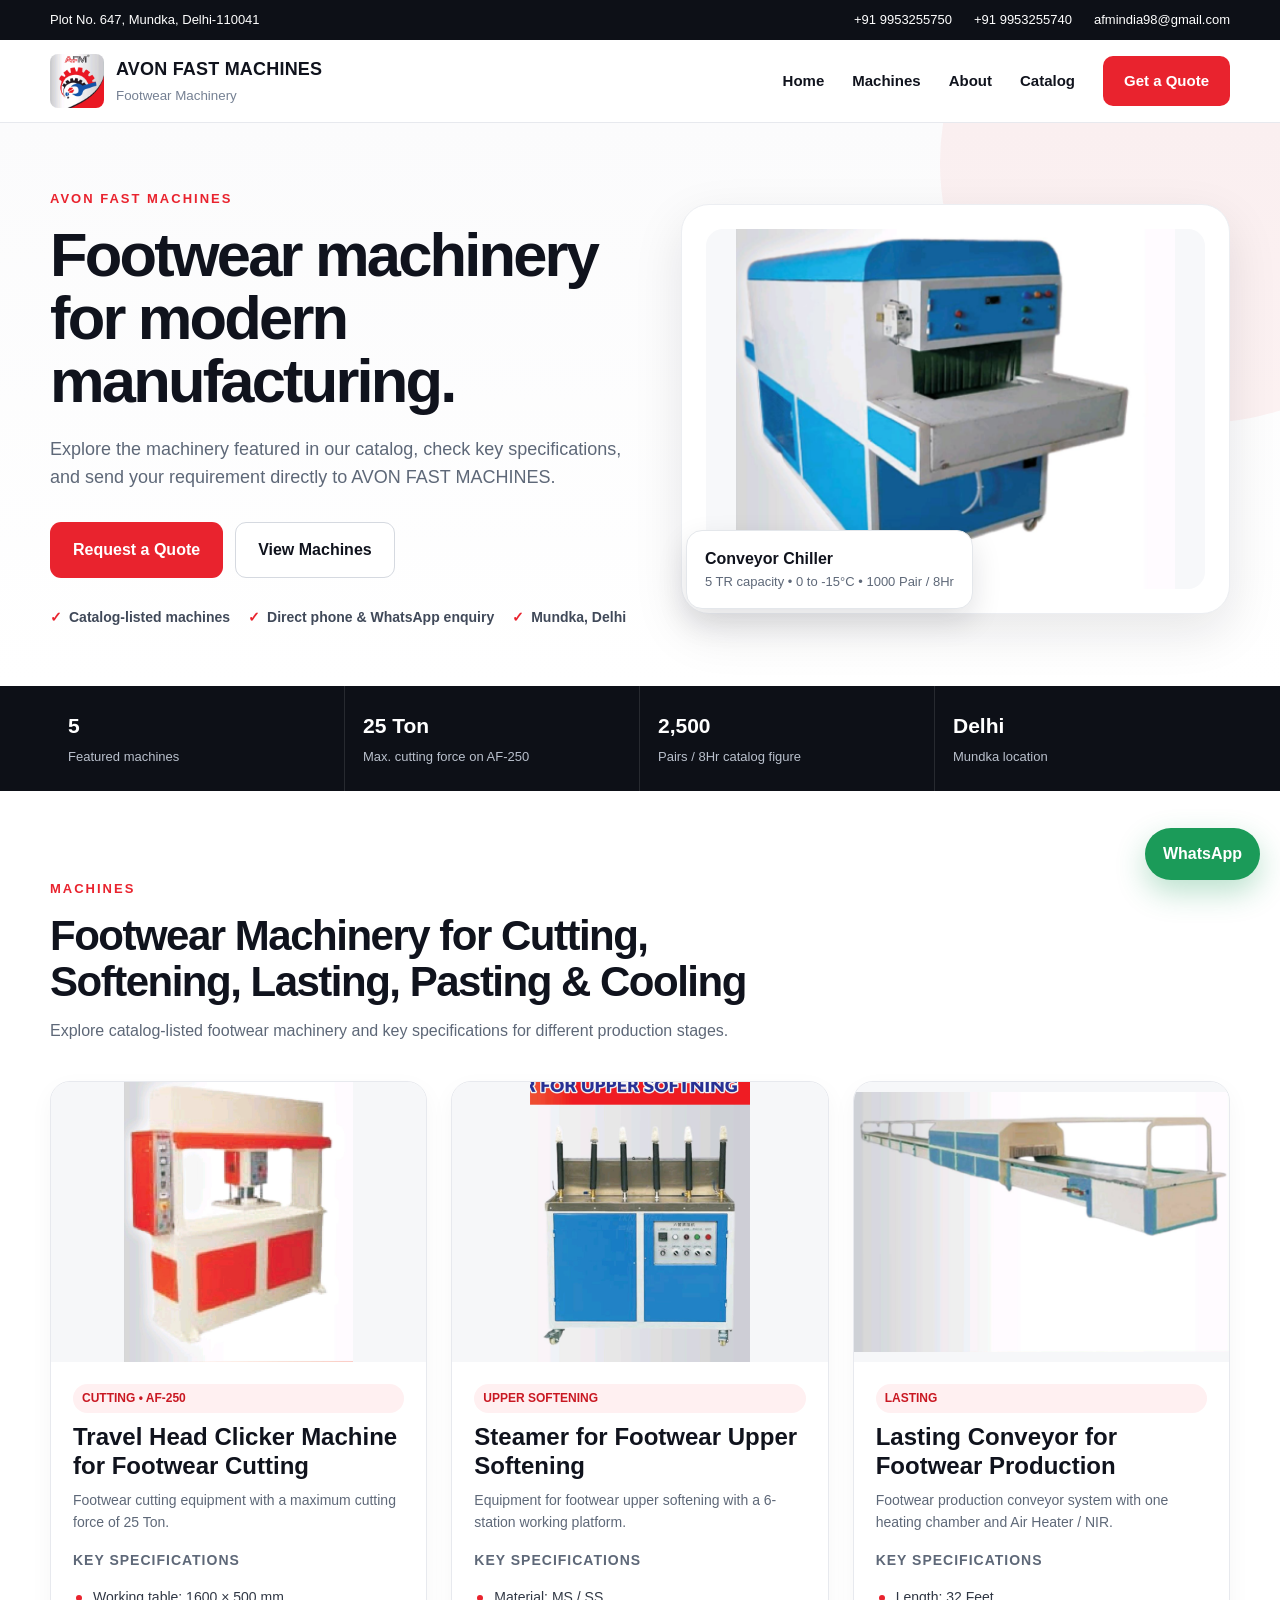
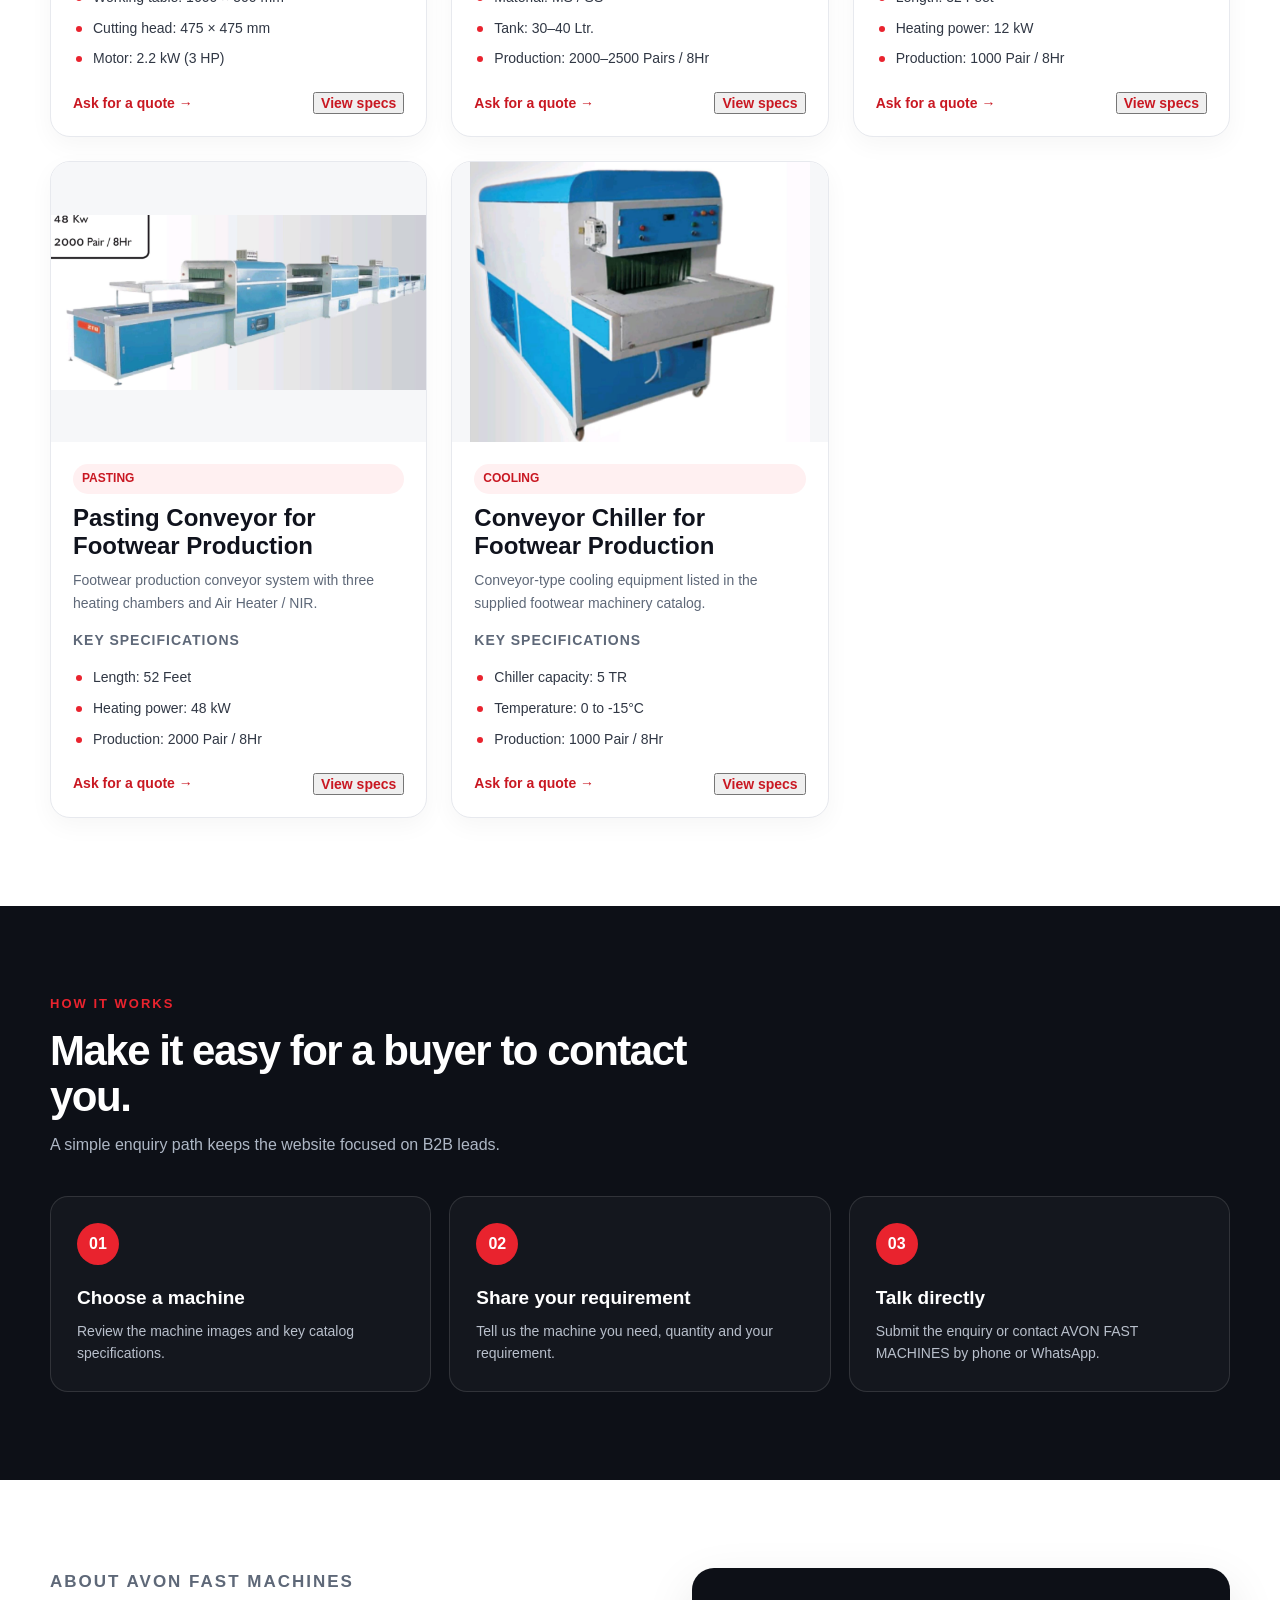
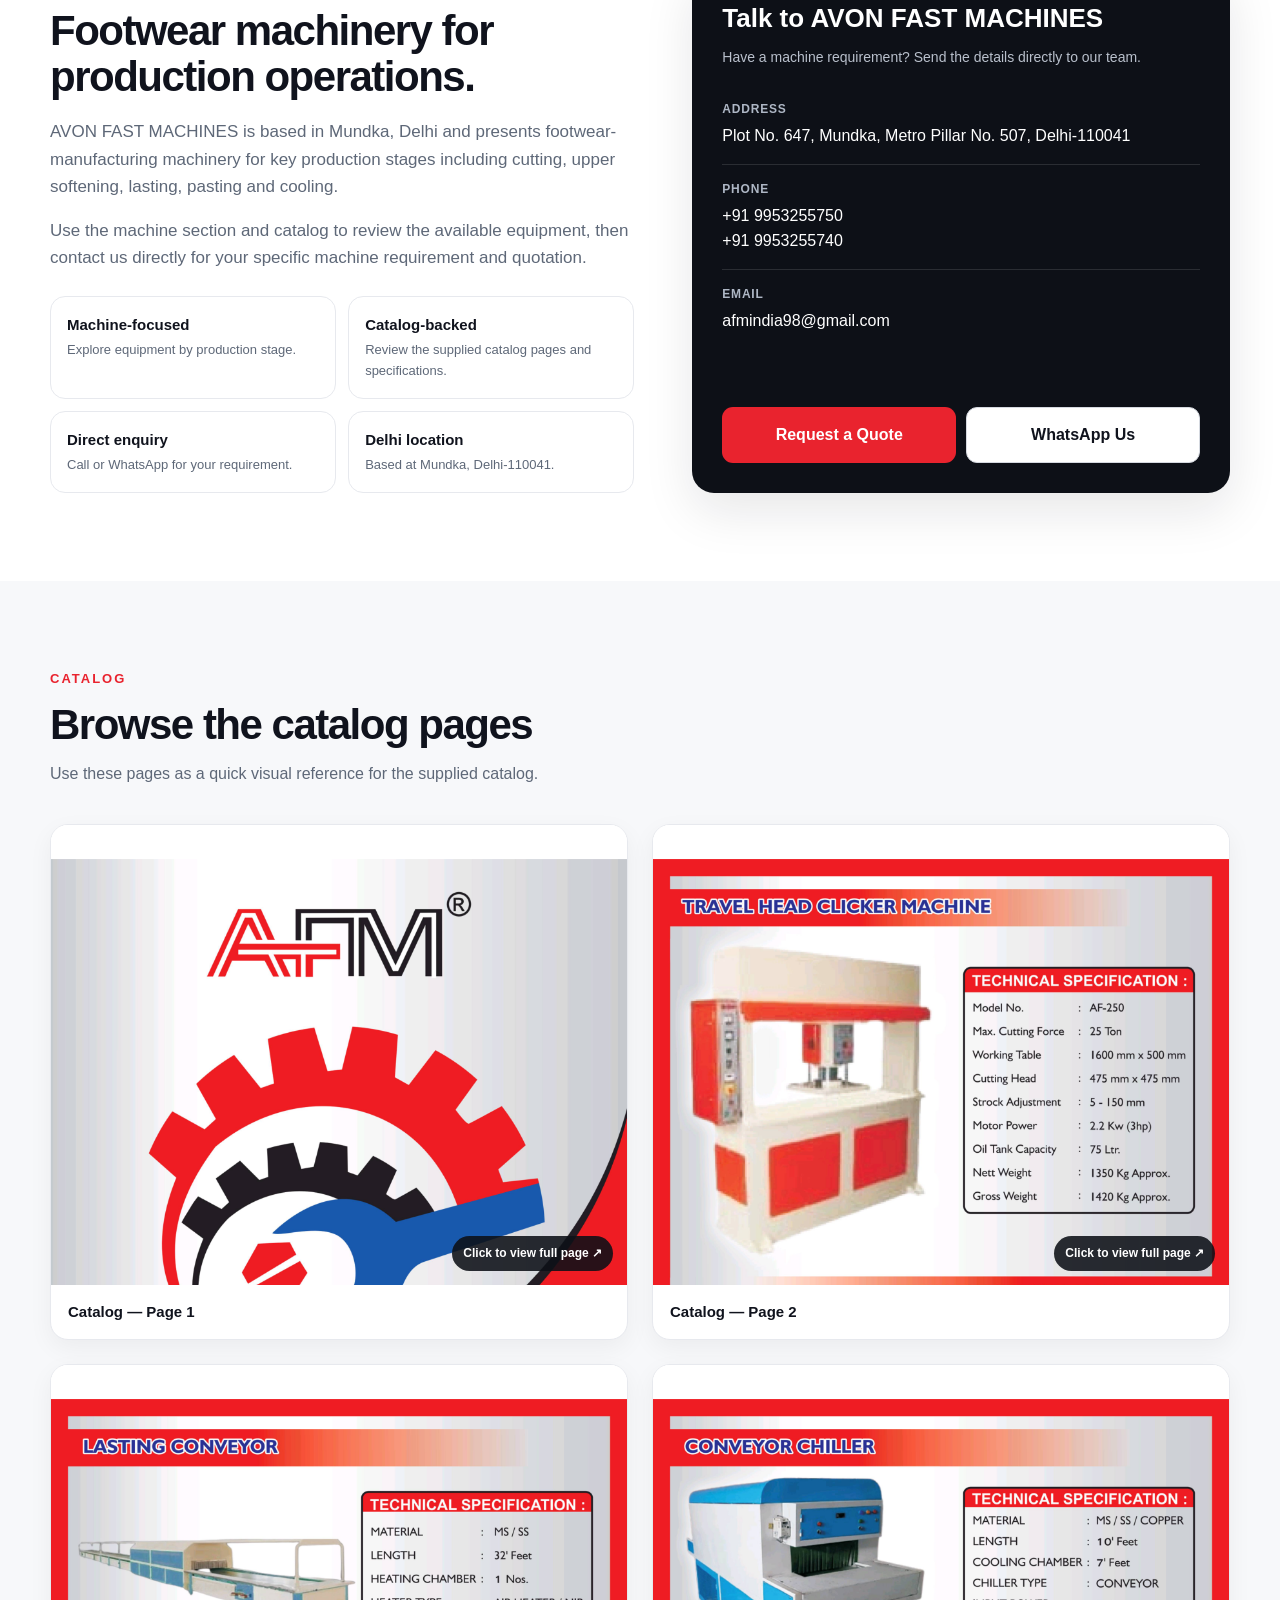
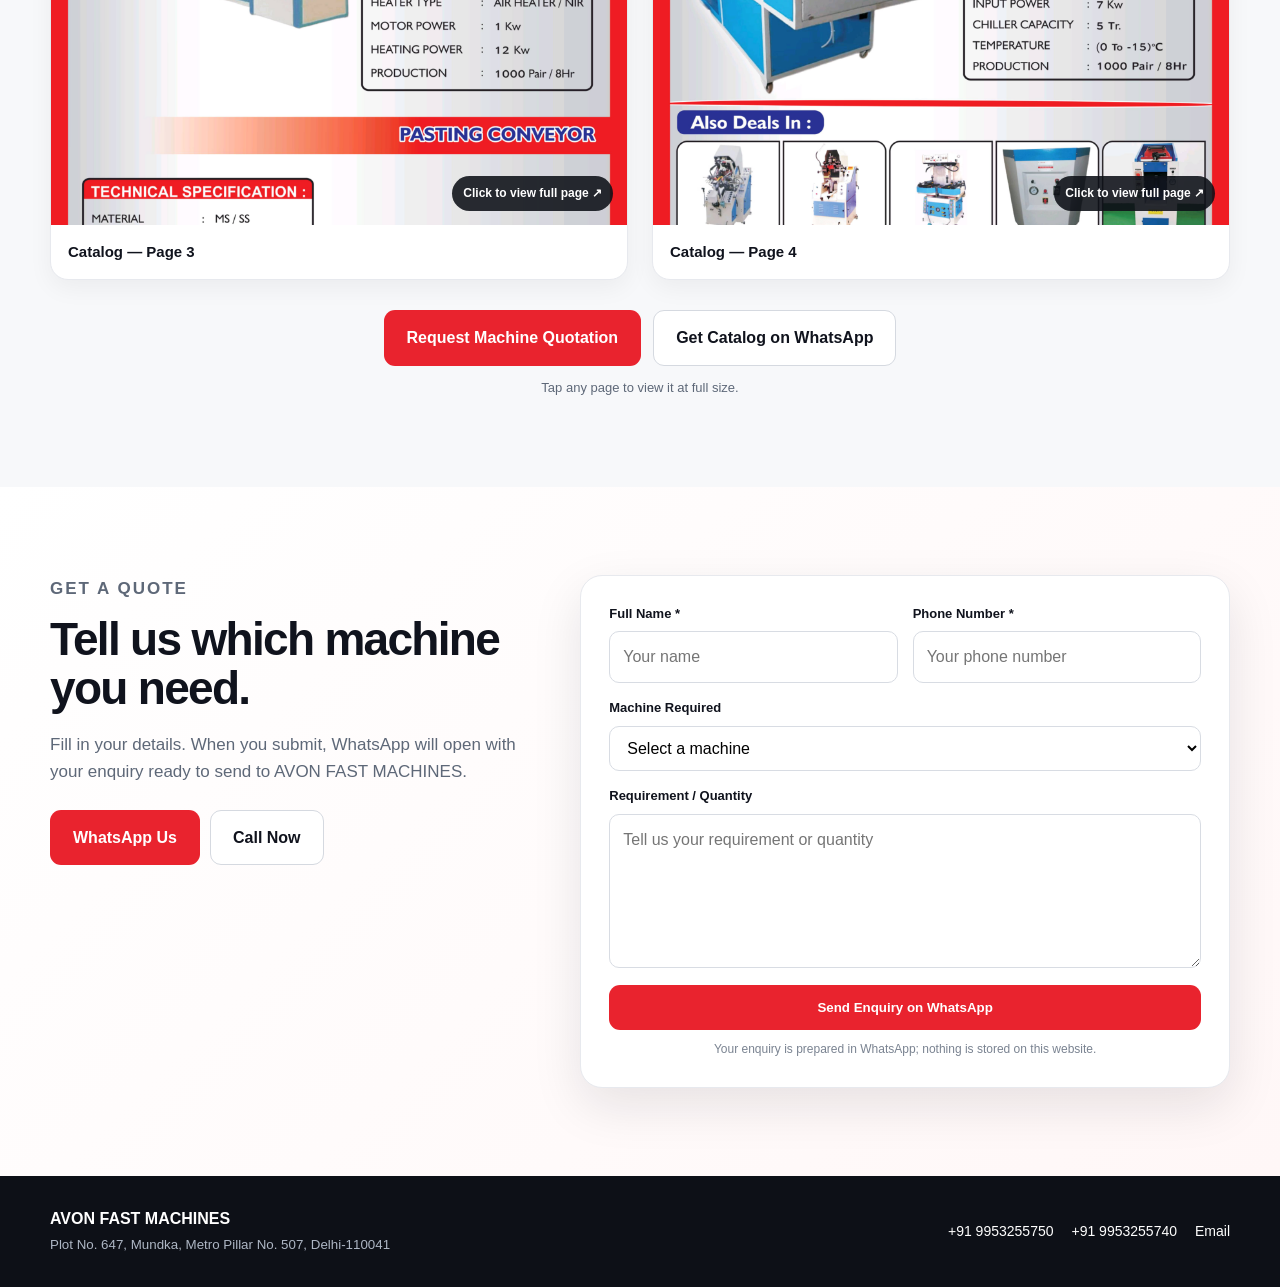
==== index.html @ 8b5e7ca3 "index.html" ====
<!DOCTYPE html>
<html lang="en">
<head>
<meta charset="UTF-8">
<meta name="viewport" content="width=device-width, initial-scale=1.0">
<meta name="description" content="AVON FAST MACHINES supplies footwear machinery in Delhi for cutting, upper softening, lasting, pasting and cooling. View machine specifications and request a quotation.">
<meta name="robots" content="index,follow">
<title>Footwear Machinery Manufacturer in Delhi | AVON FAST MACHINES</title>
<style>
:root{--red:#e9232e;--red2:#c91822;--ink:#10131d;--muted:#5e6878;--line:#e7e9ee;--soft:#f6f7f9;--white:#fff;--green:#1b9b59;--shadow:0 18px 50px rgba(16,19,29,.10);--radius:20px;--max:1180px}
*{box-sizing:border-box}html{scroll-behavior:smooth}body{margin:0;font-family:Arial,Helvetica,sans-serif;color:var(--ink);background:#fff;line-height:1.6}a{text-decoration:none;color:inherit}.container{width:min(var(--max),calc(100% - 36px));margin:auto}
.topbar{background:#0d1017;color:#fff;font-size:13px}.topbar-inner{min-height:40px;display:flex;align-items:center;justify-content:space-between;gap:18px}.top-contact{display:flex;gap:22px;flex-wrap:wrap}.top-contact a:hover{color:#ffb1b5}
.nav{position:sticky;top:0;z-index:50;background:rgba(255,255,255,.96);backdrop-filter:blur(10px);border-bottom:1px solid var(--line)}.nav-inner{height:82px;display:flex;align-items:center;justify-content:space-between}.brand{display:flex;align-items:center;gap:12px}.brand-logo{width:54px;height:54px;object-fit:contain;display:block;border-radius:8px;background:#fff}.brand-mark{font-weight:900;font-size:28px;letter-spacing:-1.5px;color:var(--red);padding-right:12px;border-right:2px solid #cbd0d8}.brand-copy strong{display:block;font-size:18px;letter-spacing:.2px}.brand-copy small{display:block;color:#758093;margin-top:1px}.nav-links{display:flex;align-items:center;gap:28px;font-weight:700;font-size:15px}.nav-links a:hover{color:var(--red)}.nav-cta{background:var(--red);color:#fff!important;padding:13px 21px;border-radius:10px}.nav-cta:hover{background:var(--red2)}.menu-toggle{display:none;border:0;background:transparent;font-size:27px}
.hero{position:relative;overflow:hidden;background:linear-gradient(180deg,#fbfbfc 0%,#fff 100%);padding:66px 0 58px}.hero:before{content:"";position:absolute;width:520px;height:520px;border-radius:50%;right:-180px;top:-220px;background:rgba(233,35,46,.055)}.hero-grid{position:relative;display:grid;grid-template-columns:1.03fr .97fr;gap:48px;align-items:center}.eyebrow{margin:0 0 13px;color:var(--red);font-size:13px;font-weight:900;letter-spacing:2px;text-transform:uppercase}.hero h1{font-size:clamp(42px,4.8vw,64px);line-height:1.03;letter-spacing:-2.8px;margin:0 0 22px;max-width:720px}.hero-text{font-size:18px;color:var(--muted);max-width:650px;margin:0 0 30px}.actions{display:flex;gap:12px;flex-wrap:wrap}.btn{display:inline-flex;align-items:center;justify-content:center;border-radius:11px;padding:14px 22px;font-weight:800;border:1px solid transparent;cursor:pointer;transition:.2s}.btn-primary{background:var(--red);color:#fff}.btn-primary:hover{background:var(--red2);transform:translateY(-1px)}.btn-light{border-color:#d5d9e0;background:#fff}.btn-light:hover{border-color:#9da5b2}.hero-note{margin:14px 0 0;color:#707989;font-size:13px}.hero-points{display:flex;gap:18px;flex-wrap:wrap;margin-top:28px;color:#404959;font-size:14px;font-weight:700}.hero-points span:before{content:"✓";color:var(--red);margin-right:7px;font-weight:900}
.hero-visual{position:relative}.hero-visual-frame{background:#fff;border:1px solid #eceef2;border-radius:28px;padding:24px;box-shadow:var(--shadow)}.hero-visual img{display:block;width:100%;height:360px;object-fit:contain;background:#f7f8fa;border-radius:17px}.hero-badge{position:absolute;left:5px;bottom:5px;background:#fff;border:1px solid #e4e7eb;border-radius:16px;padding:15px 18px;box-shadow:0 12px 30px rgba(16,19,29,.12);max-width:90%}.hero-badge strong{display:block;font-size:16px}.hero-badge span{display:block;color:var(--muted);font-size:13px}
.quick{background:#0d1017;color:#fff}.quick-grid{display:grid;grid-template-columns:repeat(4,1fr)}.quick-item{padding:23px 18px;border-right:1px solid rgba(255,255,255,.11)}.quick-item:last-child{border-right:0}.quick-item strong{display:block;font-size:21px}.quick-item span{color:#b9c0cc;font-size:13px}
.section{padding:88px 0}.section-heading{max-width:720px;margin-bottom:38px}.section-heading h2{font-size:42px;line-height:1.1;letter-spacing:-1.5px;margin:0 0 12px}.section-heading p:not(.eyebrow){color:var(--muted);margin:0;font-size:16px}
.product-grid{display:grid;grid-template-columns:repeat(3,1fr);gap:24px}.product-card{border:1px solid var(--line);border-radius:var(--radius);overflow:hidden;background:#fff;transition:.2s;box-shadow:0 8px 24px rgba(16,19,29,.04);display:flex;flex-direction:column}.product-card:hover{transform:translateY(-3px);box-shadow:var(--shadow)}.product-img{width:100%;height:280px;object-fit:contain;background:#f6f7f9;display:block}.product-body{padding:22px;display:flex;flex-direction:column;flex:1}.tag{display:inline-block;background:#fff0f1;color:var(--red2);font-weight:900;font-size:12px;padding:5px 9px;border-radius:999px;margin-bottom:10px}.product-body h3{font-size:24px;line-height:1.2;margin:0 0 8px}.product-body>p{color:var(--muted);margin:0 0 15px;font-size:14px}.spec-label{font-size:11px;text-transform:uppercase;letter-spacing:1px;font-weight:900;color:#7a8391;margin:0 0 7px}.specs{list-style:none;padding:0;margin:0 0 18px;display:grid;gap:8px;min-height:84px}.specs li{font-size:14px;color:#303744;padding-left:20px;position:relative}.specs li:before{content:"";position:absolute;width:6px;height:6px;border-radius:50%;background:var(--red);left:3px;top:9px}.card-actions{display:flex;align-items:center;justify-content:space-between;gap:12px;margin-top:auto;padding-top:4px}.text-link{color:var(--red2);font-weight:900;font-size:14px}.text-link:hover{text-decoration:underline}.details{display:none;margin:16px 0 0;padding-top:15px;border-top:1px dashed #dfe2e7}.details.open{display:grid;grid-template-columns:1fr 1fr;gap:8px 18px}.detail{font-size:13px;color:#4d5665}.detail b{color:#151923}
.dark-section{background:#0d1017;color:#fff}.dark-section .section-heading p:not(.eyebrow){color:#aeb7c5}.process-grid{display:grid;grid-template-columns:repeat(3,1fr);gap:18px}.process-card{border:1px solid rgba(255,255,255,.12);border-radius:18px;padding:26px;background:rgba(255,255,255,.03)}.step{display:inline-flex;width:42px;height:42px;border-radius:50%;align-items:center;justify-content:center;background:var(--red);font-weight:900;margin-bottom:18px}.process-card h3{margin:0 0 7px;font-size:19px}.process-card p{margin:0;color:#b9c0cc;font-size:14px}
.about-grid{display:grid;grid-template-columns:1.05fr .95fr;gap:48px;align-items:stretch}.about-copy{padding-right:10px}.about-copy p{color:var(--muted);font-size:17px}.about-copy h2{font-size:42px;line-height:1.1;letter-spacing:-1.5px;margin:0 0 18px}.about-points{display:grid;grid-template-columns:1fr 1fr;gap:12px;margin-top:25px}.about-point{border:1px solid var(--line);border-radius:15px;padding:16px;background:#fff}.about-point strong{display:block;font-size:15px;margin-bottom:3px}.about-point span{display:block;color:var(--muted);font-size:13px}.contact-box{background:#0d1017;color:#fff;border-radius:22px;padding:30px;box-shadow:var(--shadow);display:flex;flex-direction:column}.contact-box h3{margin:0 0 7px;font-size:26px}.contact-intro{color:#b9c0cc;font-size:14px;margin:0 0 16px}.contact-row{padding:15px 0;border-top:1px solid rgba(255,255,255,.12)}.contact-row:first-of-type{border-top:0}.contact-row b{display:block;font-size:12px;text-transform:uppercase;letter-spacing:.8px;color:#aeb7c5;margin-bottom:4px}.contact-row a{color:#fff}.contact-row a:hover{color:#ffb1b5}.contact-actions{display:flex;gap:10px;flex-wrap:wrap;margin-top:auto;padding-top:18px}.contact-actions .btn{flex:1;min-width:140px}.contact-actions .btn-light{background:#fff;color:var(--ink)}
.catalog{background:#f7f8fa}.catalog .section-heading{max-width:820px}.catalog-grid{display:grid;grid-template-columns:repeat(2,1fr);gap:24px}.catalog-card{background:#fff;border:1px solid var(--line);border-radius:18px;overflow:hidden;box-shadow:0 8px 24px rgba(16,19,29,.05);transition:.2s}.catalog-card:hover{transform:translateY(-3px);box-shadow:var(--shadow)}.catalog-card a{display:block;position:relative}.catalog-card img{display:block;width:100%;height:460px;object-fit:cover;object-position:top;background:#fff}.catalog-card a:after{content:"Click to view full page ↗";position:absolute;right:14px;bottom:14px;background:rgba(13,16,23,.88);color:#fff;padding:8px 11px;border-radius:999px;font-size:12px;font-weight:800}.catalog-card span{display:block;padding:15px 17px;font-weight:800;font-size:15px}.catalog-actions{display:flex;justify-content:center;gap:12px;flex-wrap:wrap;margin-top:30px}.catalog-note{text-align:center;color:var(--muted);font-size:13px;margin:12px 0 0}
.quote{background:linear-gradient(135deg,#fff 0%,#fff7f7 100%)}.quote-grid{display:grid;grid-template-columns:.85fr 1.15fr;gap:50px;align-items:start}.quote-copy h2{font-size:46px;line-height:1.08;letter-spacing:-1.7px;margin:0 0 14px}.quote-copy>p{color:var(--muted);font-size:17px}.direct{display:flex;gap:10px;flex-wrap:wrap;margin-top:24px}.form{background:#fff;border:1px solid var(--line);border-radius:22px;padding:28px;box-shadow:var(--shadow)}.form-grid{display:grid;grid-template-columns:1fr 1fr;gap:15px}.field{display:flex;flex-direction:column;gap:7px}.field.full{grid-column:1/-1}.field label{font-size:13px;font-weight:800}.field input,.field select,.field textarea{font:inherit;border:1px solid #d8dce3;border-radius:10px;padding:12px 13px;outline:none;background:#fff}.field input:focus,.field select:focus,.field textarea:focus{border-color:var(--red);box-shadow:0 0 0 3px rgba(233,35,46,.09)}.form button{width:100%;margin-top:17px}.form-note{font-size:12px;color:#7a8391;margin:10px 0 0;text-align:center}
.footer{background:#0d1017;color:#fff;padding:30px 0}.footer-inner{display:flex;justify-content:space-between;gap:20px;align-items:center}.footer small{color:#aeb7c5}.footer-links{display:flex;gap:18px;flex-wrap:wrap;font-size:14px}.footer-links a:hover{color:#ffb1b5}.whatsapp{position:fixed;right:20px;bottom:20px;z-index:60;background:var(--green);color:#fff;border-radius:999px;padding:13px 18px;font-weight:900;box-shadow:0 12px 30px rgba(27,155,89,.3);display:flex;align-items:center;gap:8px}.whatsapp:hover{filter:brightness(.95)}
@media(max-width:1100px){.product-grid{grid-template-columns:repeat(2,1fr)}}
@media(max-width:900px){.nav-links{display:none;position:absolute;top:82px;left:0;right:0;background:#fff;border-bottom:1px solid var(--line);padding:18px;flex-direction:column;align-items:stretch;gap:6px}.nav-links.show{display:flex}.nav-links a{padding:11px 10px}.menu-toggle{display:block}.hero-grid,.about-grid,.quote-grid{grid-template-columns:1fr}.hero{padding-top:55px}.hero-visual{max-width:680px}.quick-grid{grid-template-columns:1fr 1fr}.quick-item:nth-child(2){border-right:0}.product-grid{grid-template-columns:1fr}.catalog-grid{grid-template-columns:1fr}.catalog-card img{height:520px}.process-grid{grid-template-columns:1fr}.section{padding:70px 0}.topbar-inner{padding:8px 0;align-items:flex-start;flex-direction:column}.top-contact{gap:10px 16px}.quote-copy h2{font-size:40px}}
@media(max-width:560px){.container{width:min(var(--max),calc(100% - 24px))}.brand-copy{display:none}.brand-logo{width:48px;height:48px}.brand-mark{font-size:26px}.hero h1{font-size:43px;letter-spacing:-1.8px}.hero-text{font-size:16px}.hero-visual img{height:270px}.quick-grid{grid-template-columns:1fr}.quick-item{border-right:0;border-bottom:1px solid rgba(255,255,255,.11)}.quick-item:last-child{border-bottom:0}.section-heading h2{font-size:34px}.product-img{height:235px}.details.open{grid-template-columns:1fr}.form-grid{grid-template-columns:1fr}.field.full{grid-column:auto}.catalog-grid{grid-template-columns:1fr 1fr}.catalog-card img{height:250px}.footer-inner{align-items:flex-start;flex-direction:column}.whatsapp{right:12px;bottom:12px;padding:12px 15px}.hero-points{gap:9px;flex-direction:column}}
</style>
</head>
<body>
<header class="topbar"><div class="container topbar-inner"><div>Plot No. 647, Mundka, Delhi-110041</div><div class="top-contact"><a href="tel:+919953255750">+91 9953255750</a><a href="tel:+919953255740">+91 9953255740</a><a href="mailto:afmindia98@gmail.com">afmindia98@gmail.com</a></div></div></header>
<nav class="nav"><div class="container nav-inner"><a class="brand" href="#home" aria-label="AVON FAST MACHINES home"><img class="brand-logo" src="company-logo.jpg" alt="AVON FAST MACHINES logo"><span class="brand-copy"><strong>AVON FAST MACHINES</strong><small>Footwear Machinery</small></span></a><button class="menu-toggle" id="menuToggle" aria-label="Open menu">☰</button><div class="nav-links" id="navLinks"><a href="#home">Home</a><a href="#machines">Machines</a><a href="#about">About</a><a href="#catalog">Catalog</a><a class="nav-cta" href="#quote">Get a Quote</a></div></div></nav>
<main id="home">
<section class="hero"><div class="container hero-grid"><div><p class="eyebrow">AVON FAST MACHINES</p><h1>Footwear machinery for modern manufacturing.</h1><p class="hero-text">Explore the machinery featured in our catalog, check key specifications, and send your requirement directly to AVON FAST MACHINES.</p><div class="actions"><a class="btn btn-primary" href="#quote">Request a Quote</a><a class="btn btn-light" href="#machines">View Machines</a></div><div class="hero-points"><span>Catalog-listed machines</span><span>Direct phone &amp; WhatsApp enquiry</span><span>Mundka, Delhi</span></div></div><div class="hero-visual"><div class="hero-visual-frame"><img src="conveyor-chiller.png" alt="Conveyor Chiller - AVON FAST MACHINES"></div><div class="hero-badge"><strong>Conveyor Chiller</strong><span>5 TR capacity • 0 to -15°C • 1000 Pair / 8Hr</span></div></div></div></section>
<section class="quick"><div class="container quick-grid"><div class="quick-item"><strong>5</strong><span>Featured machines</span></div><div class="quick-item"><strong>25 Ton</strong><span>Max. cutting force on AF-250</span></div><div class="quick-item"><strong>2,500</strong><span>Pairs / 8Hr catalog figure</span></div><div class="quick-item"><strong>Delhi</strong><span>Mundka location</span></div></div></section>
<section class="section" id="machines"><div class="container"><div class="section-heading"><p class="eyebrow">MACHINES</p><h2>Footwear Machinery for Cutting, Softening, Lasting, Pasting &amp; Cooling</h2><p>Explore catalog-listed footwear machinery and key specifications for different production stages.</p></div><div class="product-grid">
<article class="product-card"><img class="product-img" src="travel-head-clicker.png" alt="Travel Head Clicker Machine AF-250 for footwear cutting"><div class="product-body"><span class="tag">CUTTING • AF-250</span><h3>Travel Head Clicker Machine for Footwear Cutting</h3><p>Footwear cutting equipment with a maximum cutting force of 25 Ton.</p><p class="spec-label">Key specifications</p><ul class="specs"><li>Working table: 1600 × 500 mm</li><li>Cutting head: 475 × 475 mm</li><li>Motor: 2.2 kW (3 HP)</li></ul><div class="card-actions"><a class="text-link" href="#quote" data-product="Travel Head Clicker Machine for Footwear Cutting">Ask for a quote →</a><button class="text-link details-btn" type="button">View specs</button></div><div class="details"><div class="detail"><b>Stroke adjustment:</b> 5–150 mm</div><div class="detail"><b>Oil tank:</b> 75 L</div><div class="detail"><b>Nett weight:</b> 1350 kg approx.</div><div class="detail"><b>Gross weight:</b> 1420 kg approx.</div></div></div></article>
<article class="product-card"><img class="product-img" src="steamer-upper-softening.png" alt="Steamer for footwear upper softening"><div class="product-body"><span class="tag">UPPER SOFTENING</span><h3>Steamer for Footwear Upper Softening</h3><p>Equipment for footwear upper softening with a 6-station working platform.</p><p class="spec-label">Key specifications</p><ul class="specs"><li>Material: MS / SS</li><li>Tank: 30–40 Ltr.</li><li>Production: 2000–2500 Pairs / 8Hr</li></ul><div class="card-actions"><a class="text-link" href="#quote" data-product="Steamer for Footwear Upper Softening">Ask for a quote →</a><button class="text-link details-btn" type="button">View specs</button></div><div class="details"><div class="detail"><b>Voltage:</b> 380 V / 50 Hz</div><div class="detail"><b>Working platform:</b> 6 station</div><div class="detail"><b>Power:</b> 7.5 kW</div><div class="detail"><b>Nett weight:</b> 70–80 kg approx.</div></div></div></article>
<article class="product-card"><img class="product-img" src="lasting-conveyor.png" alt="Lasting Conveyor for footwear production"><div class="product-body"><span class="tag">LASTING</span><h3>Lasting Conveyor for Footwear Production</h3><p>Footwear production conveyor system with one heating chamber and Air Heater / NIR.</p><p class="spec-label">Key specifications</p><ul class="specs"><li>Length: 32 Feet</li><li>Heating power: 12 kW</li><li>Production: 1000 Pair / 8Hr</li></ul><div class="card-actions"><a class="text-link" href="#quote" data-product="Lasting Conveyor for Footwear Production">Ask for a quote →</a><button class="text-link details-btn" type="button">View specs</button></div><div class="details"><div class="detail"><b>Material:</b> MS / SS</div><div class="detail"><b>Heating chamber:</b> 1</div><div class="detail"><b>Motor power:</b> 1 kW</div><div class="detail"><b>Heater type:</b> Air Heater / NIR</div></div></div></article>
<article class="product-card"><img class="product-img" src="pasting-conveyor.png" alt="Pasting Conveyor for footwear production"><div class="product-body"><span class="tag">PASTING</span><h3>Pasting Conveyor for Footwear Production</h3><p>Footwear production conveyor system with three heating chambers and Air Heater / NIR.</p><p class="spec-label">Key specifications</p><ul class="specs"><li>Length: 52 Feet</li><li>Heating power: 48 kW</li><li>Production: 2000 Pair / 8Hr</li></ul><div class="card-actions"><a class="text-link" href="#quote" data-product="Pasting Conveyor for Footwear Production">Ask for a quote →</a><button class="text-link details-btn" type="button">View specs</button></div><div class="details"><div class="detail"><b>Material:</b> MS / SS</div><div class="detail"><b>Heating chamber:</b> 3</div><div class="detail"><b>Motor power:</b> 2 kW</div><div class="detail"><b>Heater type:</b> Air Heater / NIR</div></div></div></article>
<article class="product-card"><img class="product-img" src="conveyor-chiller.png" alt="Conveyor Chiller for footwear production"><div class="product-body"><span class="tag">COOLING</span><h3>Conveyor Chiller for Footwear Production</h3><p>Conveyor-type cooling equipment listed in the supplied footwear machinery catalog.</p><p class="spec-label">Key specifications</p><ul class="specs"><li>Chiller capacity: 5 TR</li><li>Temperature: 0 to -15°C</li><li>Production: 1000 Pair / 8Hr</li></ul><div class="card-actions"><a class="text-link" href="#quote" data-product="Conveyor Chiller for Footwear Production">Ask for a quote →</a><button class="text-link details-btn" type="button">View specs</button></div><div class="details"><div class="detail"><b>Material:</b> MS / SS / Copper</div><div class="detail"><b>Length:</b> 10 Feet</div><div class="detail"><b>Cooling chamber:</b> 7 Feet</div><div class="detail"><b>Input power:</b> 7 kW</div></div></div></article>
</div></div></section>
<section class="section dark-section"><div class="container"><div class="section-heading"><p class="eyebrow">HOW IT WORKS</p><h2>Make it easy for a buyer to contact you.</h2><p>A simple enquiry path keeps the website focused on B2B leads.</p></div><div class="process-grid"><div class="process-card"><span class="step">01</span><h3>Choose a machine</h3><p>Review the machine images and key catalog specifications.</p></div><div class="process-card"><span class="step">02</span><h3>Share your requirement</h3><p>Tell us the machine you need, quantity and your requirement.</p></div><div class="process-card"><span class="step">03</span><h3>Talk directly</h3><p>Submit the enquiry or contact AVON FAST MACHINES by phone or WhatsApp.</p></div></div></div></section>
<section class="section" id="about"><div class="container about-grid"><div class="about-copy"><p class="eyebrow">ABOUT AVON FAST MACHINES</p><h2>Footwear machinery for production operations.</h2><p>AVON FAST MACHINES is based in Mundka, Delhi and presents footwear-manufacturing machinery for key production stages including cutting, upper softening, lasting, pasting and cooling.</p><p>Use the machine section and catalog to review the available equipment, then contact us directly for your specific machine requirement and quotation.</p><div class="about-points"><div class="about-point"><strong>Machine-focused</strong><span>Explore equipment by production stage.</span></div><div class="about-point"><strong>Catalog-backed</strong><span>Review the supplied catalog pages and specifications.</span></div><div class="about-point"><strong>Direct enquiry</strong><span>Call or WhatsApp for your requirement.</span></div><div class="about-point"><strong>Delhi location</strong><span>Based at Mundka, Delhi-110041.</span></div></div></div><div class="contact-box"><h3>Talk to AVON FAST MACHINES</h3><p class="contact-intro">Have a machine requirement? Send the details directly to our team.</p><div class="contact-row"><b>Address</b>Plot No. 647, Mundka, Metro Pillar No. 507, Delhi-110041</div><div class="contact-row"><b>Phone</b><a href="tel:+919953255750">+91 9953255750</a><br><a href="tel:+919953255740">+91 9953255740</a></div><div class="contact-row"><b>Email</b><a href="mailto:afmindia98@gmail.com">afmindia98@gmail.com</a></div><div class="contact-actions"><a class="btn btn-primary" href="#quote">Request a Quote</a><a class="btn btn-light" href="https://wa.me/919953255750?text=Hello%20AVON%20FAST%20MACHINES%2C%20I%20have%20a%20footwear%20machinery%20requirement." target="_blank" rel="noopener">WhatsApp Us</a></div></div></div></section>
<section class="section catalog" id="catalog"><div class="container"><div class="section-heading"><p class="eyebrow">CATALOG</p><h2>Browse the catalog pages</h2><p>Use these pages as a quick visual reference for the supplied catalog.</p></div><div class="catalog-grid"><div class="catalog-card"><a href="catalog-page-1.png" target="_blank" rel="noopener"><img src="catalog-page-1.png" alt="AVON FAST MACHINES catalog page 1"></a><span>Catalog — Page 1</span></div><div class="catalog-card"><a href="catalog-page-2.png" target="_blank" rel="noopener"><img src="catalog-page-2.png" alt="AVON FAST MACHINES catalog page 2"></a><span>Catalog — Page 2</span></div><div class="catalog-card"><a href="catalog-page-3.png" target="_blank" rel="noopener"><img src="catalog-page-3.png" alt="AVON FAST MACHINES catalog page 3"></a><span>Catalog — Page 3</span></div><div class="catalog-card"><a href="catalog-page-4.png" target="_blank" rel="noopener"><img src="catalog-page-4.png" alt="AVON FAST MACHINES catalog page 4"></a><span>Catalog — Page 4</span></div></div><div class="catalog-actions"><a class="btn btn-primary" href="#quote">Request Machine Quotation</a><a class="btn btn-light" href="https://wa.me/919953255750?text=Hello%20AVON%20FAST%20MACHINES%2C%20please%20share%20your%20latest%20machine%20catalog." target="_blank" rel="noopener">Get Catalog on WhatsApp</a></div><p class="catalog-note">Tap any page to view it at full size.</p></div></section>
<section class="section quote" id="quote"><div class="container quote-grid"><div class="quote-copy"><p class="eyebrow">GET A QUOTE</p><h2>Tell us which machine you need.</h2><p>Fill in your details. When you submit, WhatsApp will open with your enquiry ready to send to AVON FAST MACHINES.</p><div class="direct"><a class="btn btn-primary" href="https://wa.me/919953255750?text=Hello%20AVON%20FAST%20MACHINES%2C%20I%20want%20a%20quotation." target="_blank" rel="noopener">WhatsApp Us</a><a class="btn btn-light" href="tel:+919953255750">Call Now</a></div></div><form class="form" id="leadForm"><div class="form-grid"><div class="field"><label for="name">Full Name *</label><input id="name" name="name" required placeholder="Your name"></div><div class="field"><label for="phone">Phone Number *</label><input id="phone" name="phone" required type="tel" placeholder="Your phone number"></div><div class="field full"><label for="machine">Machine Required</label><select id="machine" name="machine"><option value="">Select a machine</option><option>Travel Head Clicker Machine for Footwear Cutting</option><option>Steamer for Footwear Upper Softening</option><option>Lasting Conveyor for Footwear Production</option><option>Pasting Conveyor for Footwear Production</option><option>Conveyor Chiller for Footwear Production</option></select></div><div class="field full"><label for="message">Requirement / Quantity</label><textarea id="message" name="message" rows="5" placeholder="Tell us your requirement or quantity"></textarea></div></div><button class="btn btn-primary" type="submit">Send Enquiry on WhatsApp</button><p class="form-note">Your enquiry is prepared in WhatsApp; nothing is stored on this website.</p></form></div></section>
</main>
<footer class="footer"><div class="container footer-inner"><div><strong>AVON FAST MACHINES</strong><br><small>Plot No. 647, Mundka, Metro Pillar No. 507, Delhi-110041</small></div><div class="footer-links"><a href="tel:+919953255750">+91 9953255750</a><a href="tel:+919953255740">+91 9953255740</a><a href="mailto:afmindia98@gmail.com">Email</a></div></div></footer>
<a class="whatsapp" href="https://wa.me/919953255750?text=Hello%20AVON%20FAST%20MACHINES%2C%20I%20want%20information%20about%20your%20footwear%20machinery." target="_blank" rel="noopener" aria-label="Chat on WhatsApp">WhatsApp</a>
<script>
const menuToggle=document.getElementById('menuToggle');const navLinks=document.getElementById('navLinks');menuToggle.addEventListener('click',()=>navLinks.classList.toggle('show'));navLinks.querySelectorAll('a').forEach(a=>a.addEventListener('click',()=>navLinks.classList.remove('show')));
document.querySelectorAll('.details-btn').forEach(btn=>btn.addEventListener('click',()=>{const d=btn.closest('.product-body').querySelector('.details');d.classList.toggle('open');btn.textContent=d.classList.contains('open')?'Hide specs':'View specs';}));
document.querySelectorAll('[data-product]').forEach(link=>link.addEventListener('click',()=>{const p=link.getAttribute('data-product');setTimeout(()=>{const select=document.getElementById('machine');select.value=p;},50);}));
document.getElementById('leadForm').addEventListener('submit',e=>{e.preventDefault();const f=new FormData(e.currentTarget);const name=(f.get('name')||'').trim();const phone=(f.get('phone')||'').trim();const machine=(f.get('machine')||'Not specified').trim();const message=(f.get('message')||'Not specified').trim();const text=`Hello AVON FAST MACHINES, I want a quotation.%0A%0AName: ${encodeURIComponent(name)}%0APhone: ${encodeURIComponent(phone)}%0AMachine: ${encodeURIComponent(machine)}%0ARequirement: ${encodeURIComponent(message)}`;window.open(`https://wa.me/919953255750?text=${text}`,'_blank');});
</script>
</body>
</html>
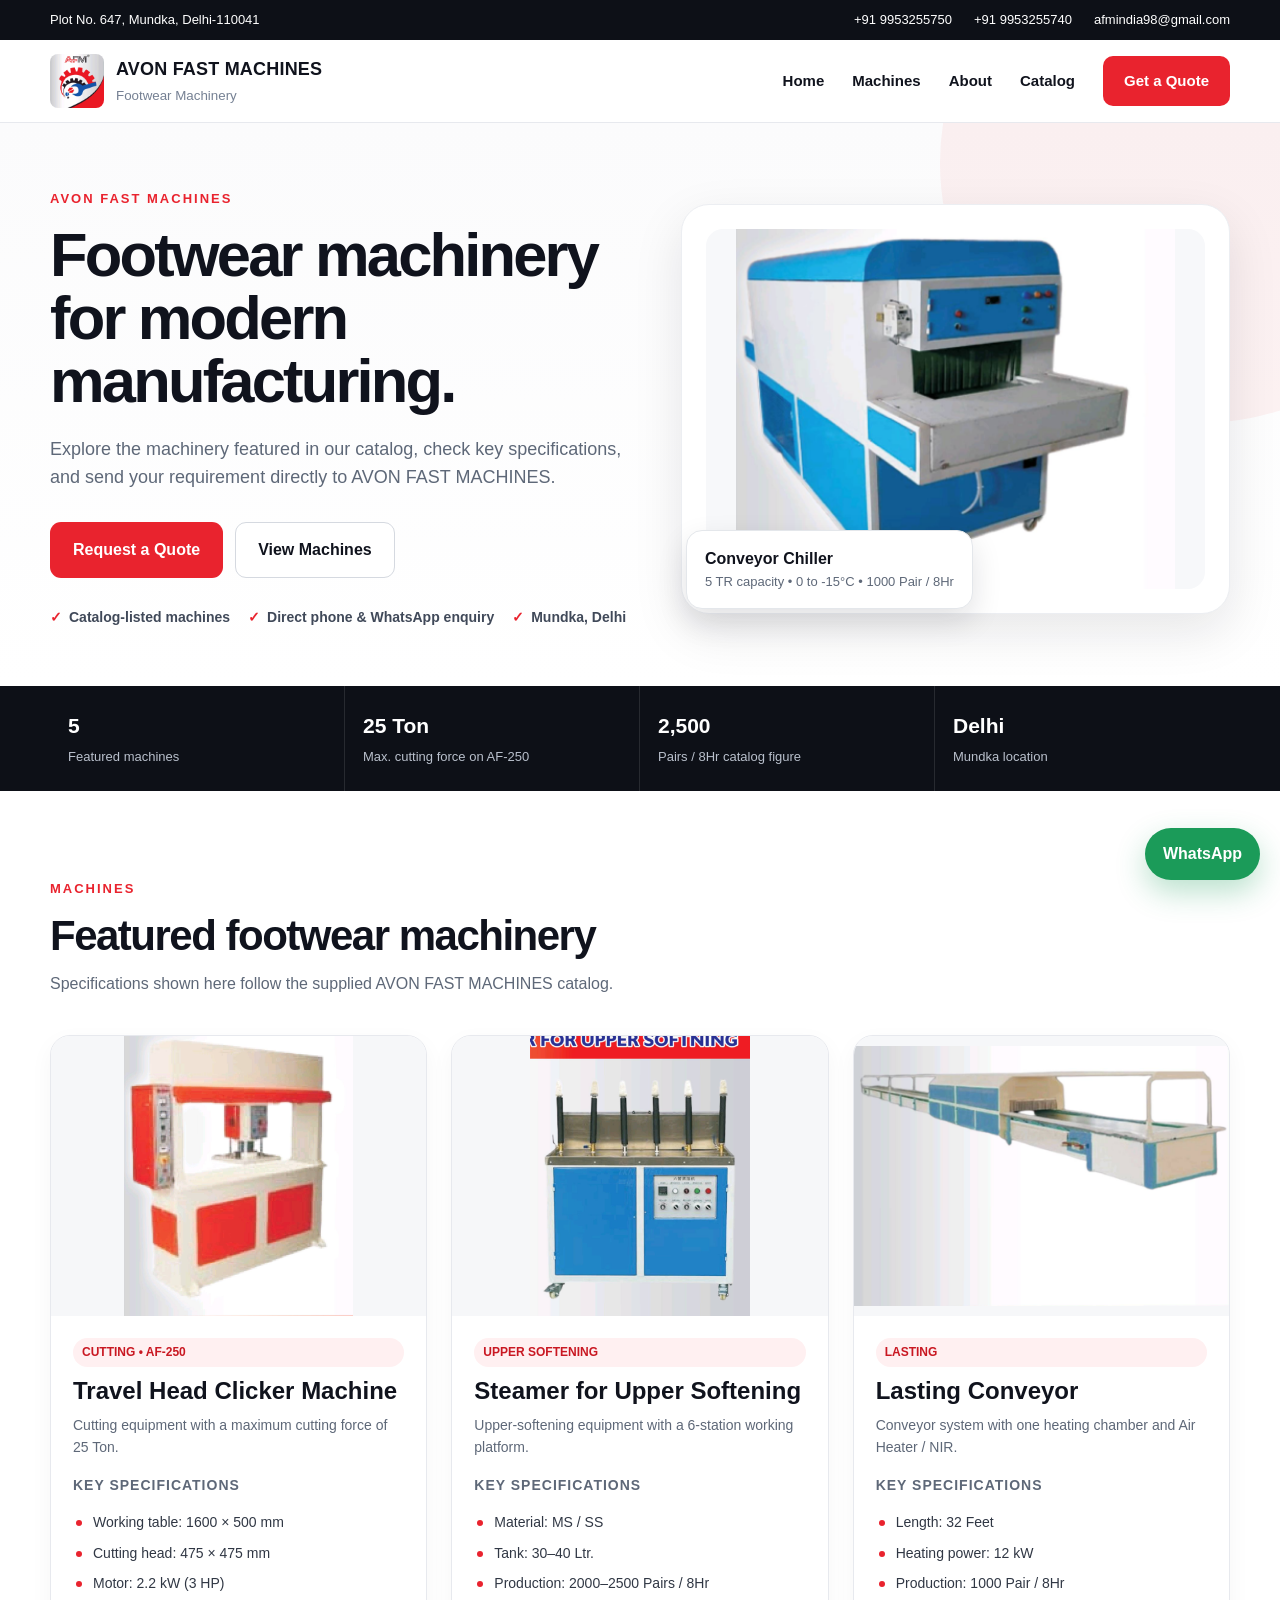
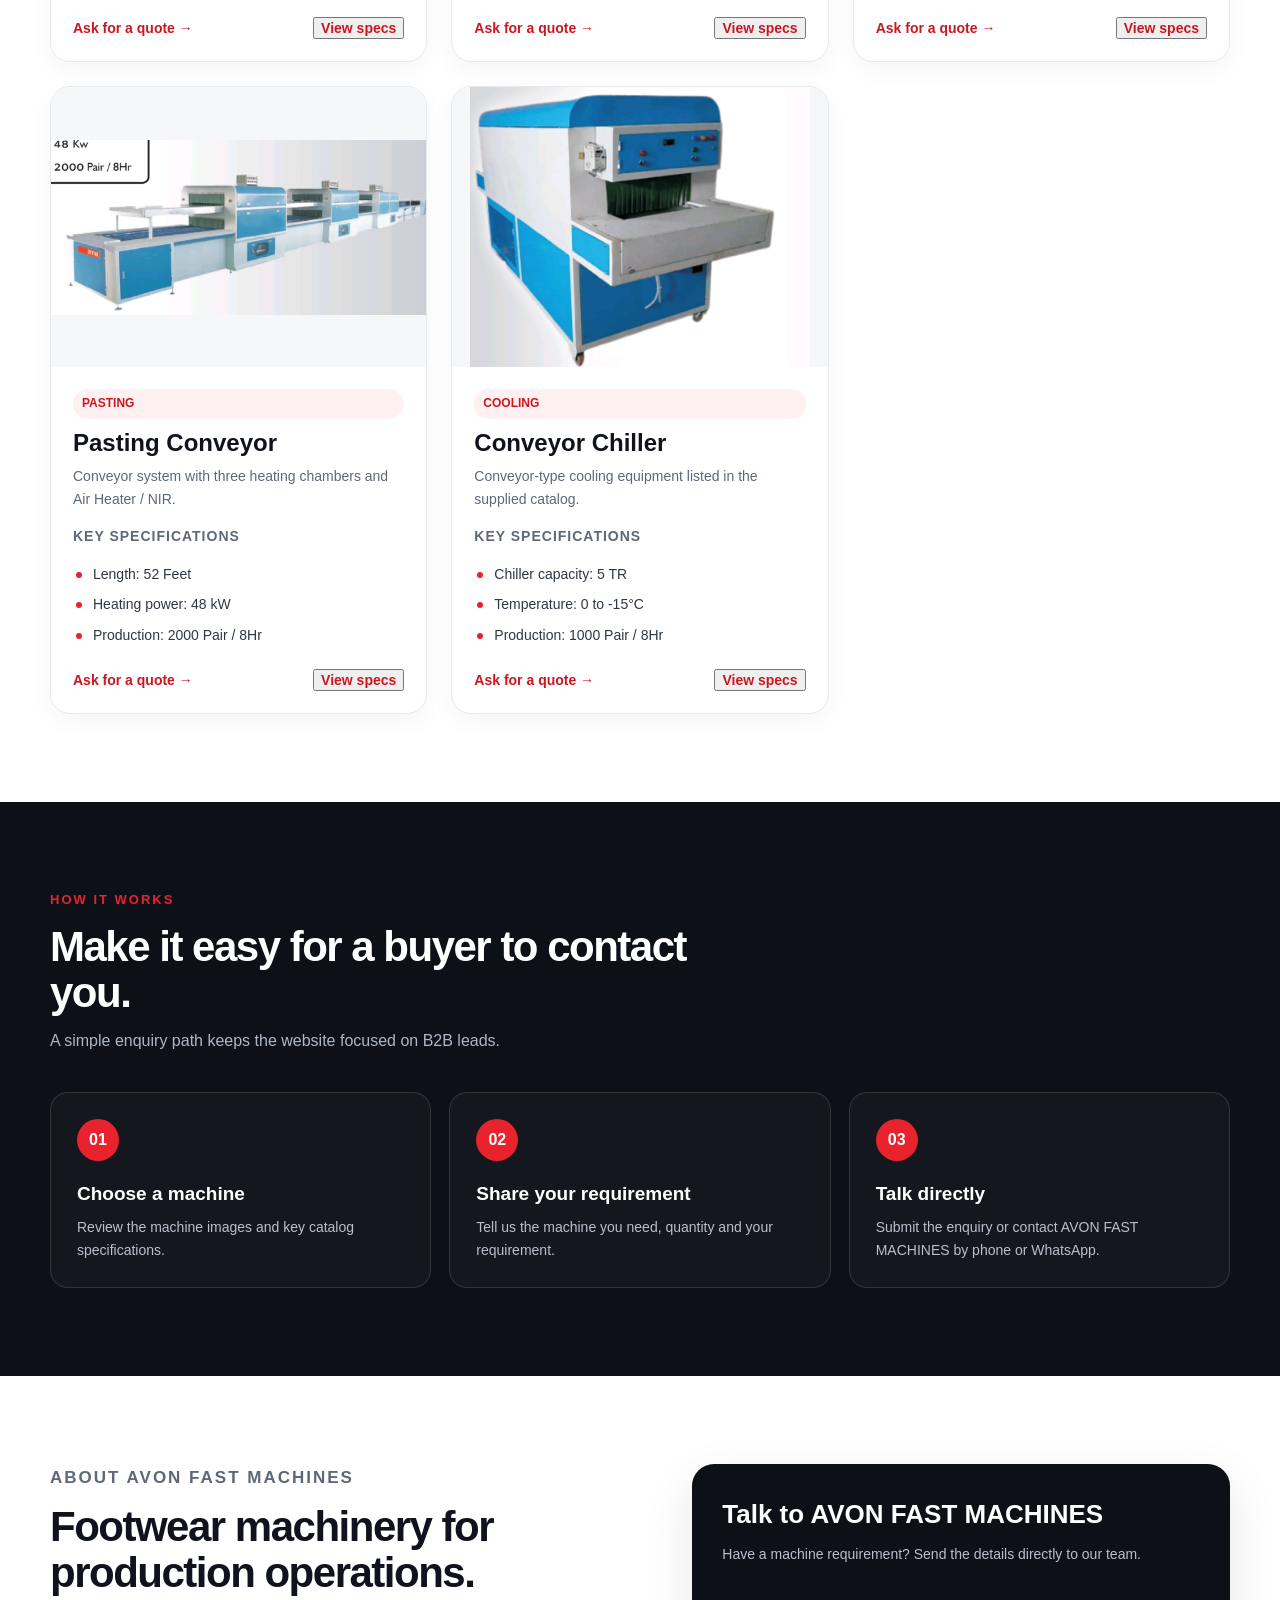
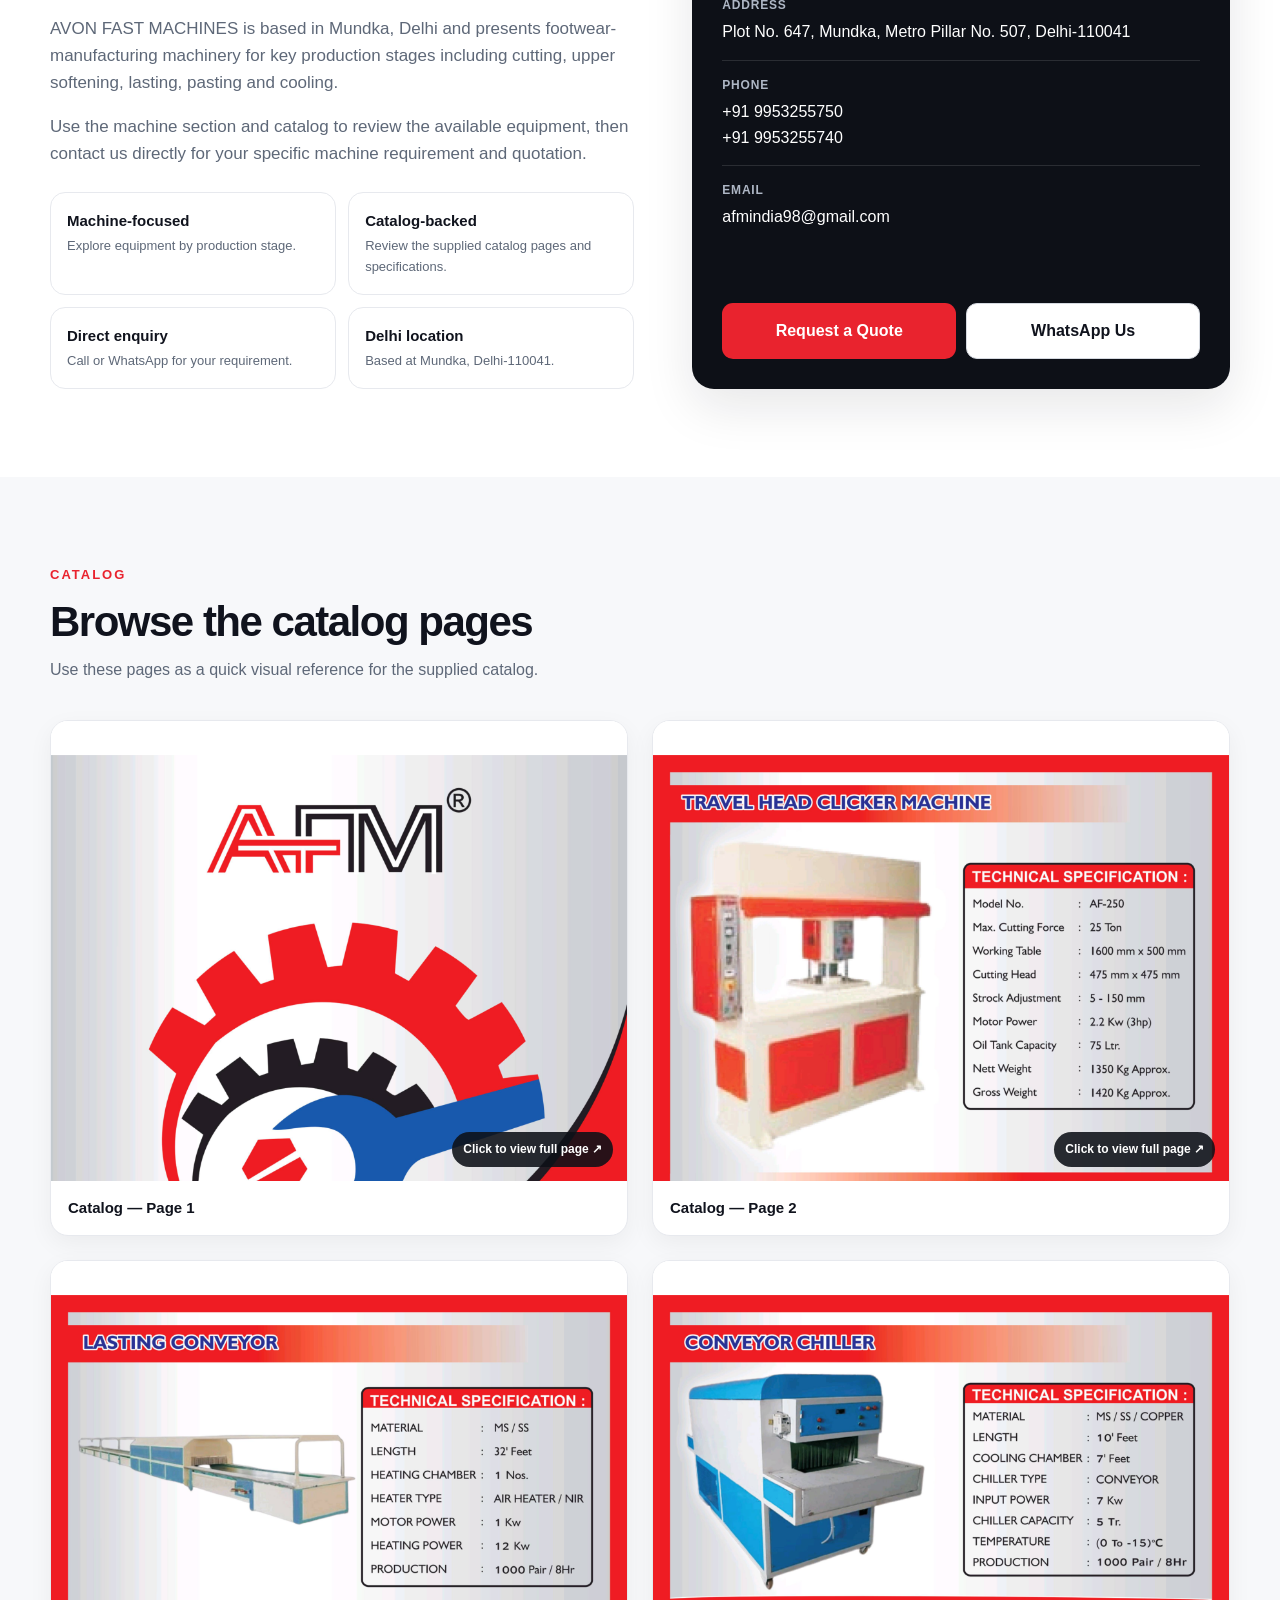
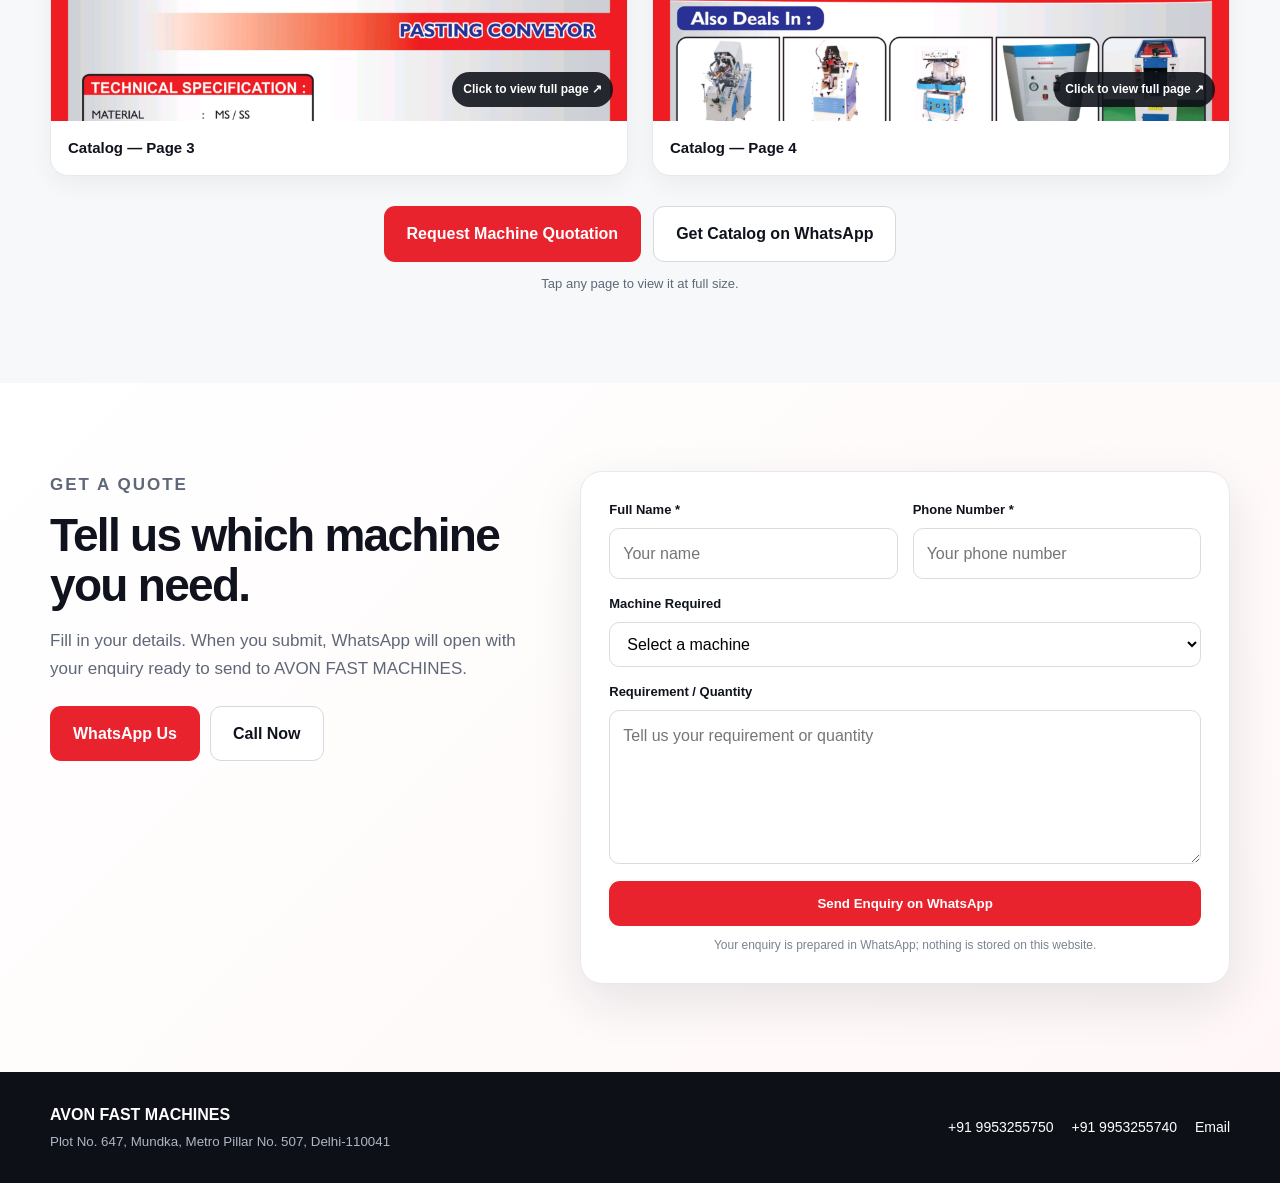
==== commit e3bdce58: "index.html" ====
--- a/index.html
+++ b/index.html
@@ -5,6 +5,32 @@
 <meta name="viewport" content="width=device-width, initial-scale=1.0">
 <meta name="description" content="AVON FAST MACHINES supplies footwear machinery in Delhi for cutting, upper softening, lasting, pasting and cooling. View machine specifications and request a quotation.">
 <meta name="robots" content="index,follow">
+<link rel="canonical" href="https://afmindia98.github.io/avon-fast-machines/">
+<meta property="og:title" content="Footwear Machinery Manufacturer in Delhi | AVON FAST MACHINES">
+<meta property="og:description" content="AVON FAST MACHINES supplies footwear machinery in Delhi for cutting, upper softening, lasting, pasting and cooling. View machine specifications and request a quotation.">
+<meta property="og:type" content="website">
+<meta property="og:url" content="https://afmindia98.github.io/avon-fast-machines/">
+<meta property="og:image" content="https://afmindia98.github.io/avon-fast-machines/company-logo.jpg">
+<script type="application/ld+json">
+{
+  "@context": "https://schema.org",
+  "@type": "LocalBusiness",
+  "@id": "https://afmindia98.github.io/avon-fast-machines/#organization",
+  "name": "AVON FAST MACHINES",
+  "url": "https://afmindia98.github.io/avon-fast-machines/",
+  "logo": "https://afmindia98.github.io/avon-fast-machines/company-logo.jpg",
+  "description": "AVON FAST MACHINES supplies footwear machinery for cutting, upper softening, lasting, pasting and cooling.",
+  "telephone": "+91 9953255750",
+  "email": "afmindia98@gmail.com",
+  "address": {
+    "@type": "PostalAddress",
+    "streetAddress": "Plot No. 647, Mundka, Metro Pillar No. 507",
+    "addressLocality": "Delhi",
+    "postalCode": "110041",
+    "addressCountry": "IN"
+  }
+}
+</script>
 <title>Footwear Machinery Manufacturer in Delhi | AVON FAST MACHINES</title>
 <style>
 :root{--red:#e9232e;--red2:#c91822;--ink:#10131d;--muted:#5e6878;--line:#e7e9ee;--soft:#f6f7f9;--white:#fff;--green:#1b9b59;--shadow:0 18px 50px rgba(16,19,29,.10);--radius:20px;--max:1180px}
@@ -32,17 +58,17 @@
 <main id="home">
 <section class="hero"><div class="container hero-grid"><div><p class="eyebrow">AVON FAST MACHINES</p><h1>Footwear machinery for modern manufacturing.</h1><p class="hero-text">Explore the machinery featured in our catalog, check key specifications, and send your requirement directly to AVON FAST MACHINES.</p><div class="actions"><a class="btn btn-primary" href="#quote">Request a Quote</a><a class="btn btn-light" href="#machines">View Machines</a></div><div class="hero-points"><span>Catalog-listed machines</span><span>Direct phone &amp; WhatsApp enquiry</span><span>Mundka, Delhi</span></div></div><div class="hero-visual"><div class="hero-visual-frame"><img src="conveyor-chiller.png" alt="Conveyor Chiller - AVON FAST MACHINES"></div><div class="hero-badge"><strong>Conveyor Chiller</strong><span>5 TR capacity • 0 to -15°C • 1000 Pair / 8Hr</span></div></div></div></section>
 <section class="quick"><div class="container quick-grid"><div class="quick-item"><strong>5</strong><span>Featured machines</span></div><div class="quick-item"><strong>25 Ton</strong><span>Max. cutting force on AF-250</span></div><div class="quick-item"><strong>2,500</strong><span>Pairs / 8Hr catalog figure</span></div><div class="quick-item"><strong>Delhi</strong><span>Mundka location</span></div></div></section>
-<section class="section" id="machines"><div class="container"><div class="section-heading"><p class="eyebrow">MACHINES</p><h2>Footwear Machinery for Cutting, Softening, Lasting, Pasting &amp; Cooling</h2><p>Explore catalog-listed footwear machinery and key specifications for different production stages.</p></div><div class="product-grid">
-<article class="product-card"><img class="product-img" src="travel-head-clicker.png" alt="Travel Head Clicker Machine AF-250 for footwear cutting"><div class="product-body"><span class="tag">CUTTING • AF-250</span><h3>Travel Head Clicker Machine for Footwear Cutting</h3><p>Footwear cutting equipment with a maximum cutting force of 25 Ton.</p><p class="spec-label">Key specifications</p><ul class="specs"><li>Working table: 1600 × 500 mm</li><li>Cutting head: 475 × 475 mm</li><li>Motor: 2.2 kW (3 HP)</li></ul><div class="card-actions"><a class="text-link" href="#quote" data-product="Travel Head Clicker Machine for Footwear Cutting">Ask for a quote →</a><button class="text-link details-btn" type="button">View specs</button></div><div class="details"><div class="detail"><b>Stroke adjustment:</b> 5–150 mm</div><div class="detail"><b>Oil tank:</b> 75 L</div><div class="detail"><b>Nett weight:</b> 1350 kg approx.</div><div class="detail"><b>Gross weight:</b> 1420 kg approx.</div></div></div></article>
-<article class="product-card"><img class="product-img" src="steamer-upper-softening.png" alt="Steamer for footwear upper softening"><div class="product-body"><span class="tag">UPPER SOFTENING</span><h3>Steamer for Footwear Upper Softening</h3><p>Equipment for footwear upper softening with a 6-station working platform.</p><p class="spec-label">Key specifications</p><ul class="specs"><li>Material: MS / SS</li><li>Tank: 30–40 Ltr.</li><li>Production: 2000–2500 Pairs / 8Hr</li></ul><div class="card-actions"><a class="text-link" href="#quote" data-product="Steamer for Footwear Upper Softening">Ask for a quote →</a><button class="text-link details-btn" type="button">View specs</button></div><div class="details"><div class="detail"><b>Voltage:</b> 380 V / 50 Hz</div><div class="detail"><b>Working platform:</b> 6 station</div><div class="detail"><b>Power:</b> 7.5 kW</div><div class="detail"><b>Nett weight:</b> 70–80 kg approx.</div></div></div></article>
-<article class="product-card"><img class="product-img" src="lasting-conveyor.png" alt="Lasting Conveyor for footwear production"><div class="product-body"><span class="tag">LASTING</span><h3>Lasting Conveyor for Footwear Production</h3><p>Footwear production conveyor system with one heating chamber and Air Heater / NIR.</p><p class="spec-label">Key specifications</p><ul class="specs"><li>Length: 32 Feet</li><li>Heating power: 12 kW</li><li>Production: 1000 Pair / 8Hr</li></ul><div class="card-actions"><a class="text-link" href="#quote" data-product="Lasting Conveyor for Footwear Production">Ask for a quote →</a><button class="text-link details-btn" type="button">View specs</button></div><div class="details"><div class="detail"><b>Material:</b> MS / SS</div><div class="detail"><b>Heating chamber:</b> 1</div><div class="detail"><b>Motor power:</b> 1 kW</div><div class="detail"><b>Heater type:</b> Air Heater / NIR</div></div></div></article>
-<article class="product-card"><img class="product-img" src="pasting-conveyor.png" alt="Pasting Conveyor for footwear production"><div class="product-body"><span class="tag">PASTING</span><h3>Pasting Conveyor for Footwear Production</h3><p>Footwear production conveyor system with three heating chambers and Air Heater / NIR.</p><p class="spec-label">Key specifications</p><ul class="specs"><li>Length: 52 Feet</li><li>Heating power: 48 kW</li><li>Production: 2000 Pair / 8Hr</li></ul><div class="card-actions"><a class="text-link" href="#quote" data-product="Pasting Conveyor for Footwear Production">Ask for a quote →</a><button class="text-link details-btn" type="button">View specs</button></div><div class="details"><div class="detail"><b>Material:</b> MS / SS</div><div class="detail"><b>Heating chamber:</b> 3</div><div class="detail"><b>Motor power:</b> 2 kW</div><div class="detail"><b>Heater type:</b> Air Heater / NIR</div></div></div></article>
-<article class="product-card"><img class="product-img" src="conveyor-chiller.png" alt="Conveyor Chiller for footwear production"><div class="product-body"><span class="tag">COOLING</span><h3>Conveyor Chiller for Footwear Production</h3><p>Conveyor-type cooling equipment listed in the supplied footwear machinery catalog.</p><p class="spec-label">Key specifications</p><ul class="specs"><li>Chiller capacity: 5 TR</li><li>Temperature: 0 to -15°C</li><li>Production: 1000 Pair / 8Hr</li></ul><div class="card-actions"><a class="text-link" href="#quote" data-product="Conveyor Chiller for Footwear Production">Ask for a quote →</a><button class="text-link details-btn" type="button">View specs</button></div><div class="details"><div class="detail"><b>Material:</b> MS / SS / Copper</div><div class="detail"><b>Length:</b> 10 Feet</div><div class="detail"><b>Cooling chamber:</b> 7 Feet</div><div class="detail"><b>Input power:</b> 7 kW</div></div></div></article>
+<section class="section" id="machines"><div class="container"><div class="section-heading"><p class="eyebrow">MACHINES</p><h2>Featured footwear machinery</h2><p>Specifications shown here follow the supplied AVON FAST MACHINES catalog.</p></div><div class="product-grid">
+<article class="product-card"><img class="product-img" src="travel-head-clicker.png" alt="Travel Head Clicker Machine AF-250"><div class="product-body"><span class="tag">CUTTING • AF-250</span><h3>Travel Head Clicker Machine</h3><p>Cutting equipment with a maximum cutting force of 25 Ton.</p><p class="spec-label">Key specifications</p><ul class="specs"><li>Working table: 1600 × 500 mm</li><li>Cutting head: 475 × 475 mm</li><li>Motor: 2.2 kW (3 HP)</li></ul><div class="card-actions"><a class="text-link" href="#quote" data-product="Travel Head Clicker Machine">Ask for a quote →</a><button class="text-link details-btn" type="button">View specs</button></div><div class="details"><div class="detail"><b>Stroke adjustment:</b> 5–150 mm</div><div class="detail"><b>Oil tank:</b> 75 L</div><div class="detail"><b>Nett weight:</b> 1350 kg approx.</div><div class="detail"><b>Gross weight:</b> 1420 kg approx.</div></div></div></article>
+<article class="product-card"><img class="product-img" src="steamer-upper-softening.png" alt="Steamer for Upper Softening"><div class="product-body"><span class="tag">UPPER SOFTENING</span><h3>Steamer for Upper Softening</h3><p>Upper-softening equipment with a 6-station working platform.</p><p class="spec-label">Key specifications</p><ul class="specs"><li>Material: MS / SS</li><li>Tank: 30–40 Ltr.</li><li>Production: 2000–2500 Pairs / 8Hr</li></ul><div class="card-actions"><a class="text-link" href="#quote" data-product="Steamer for Upper Softening">Ask for a quote →</a><button class="text-link details-btn" type="button">View specs</button></div><div class="details"><div class="detail"><b>Voltage:</b> 380 V / 50 Hz</div><div class="detail"><b>Working platform:</b> 6 station</div><div class="detail"><b>Power:</b> 7.5 kW</div><div class="detail"><b>Nett weight:</b> 70–80 kg approx.</div></div></div></article>
+<article class="product-card"><img class="product-img" src="lasting-conveyor.png" alt="Lasting Conveyor"><div class="product-body"><span class="tag">LASTING</span><h3>Lasting Conveyor</h3><p>Conveyor system with one heating chamber and Air Heater / NIR.</p><p class="spec-label">Key specifications</p><ul class="specs"><li>Length: 32 Feet</li><li>Heating power: 12 kW</li><li>Production: 1000 Pair / 8Hr</li></ul><div class="card-actions"><a class="text-link" href="#quote" data-product="Lasting Conveyor">Ask for a quote →</a><button class="text-link details-btn" type="button">View specs</button></div><div class="details"><div class="detail"><b>Material:</b> MS / SS</div><div class="detail"><b>Heating chamber:</b> 1</div><div class="detail"><b>Motor power:</b> 1 kW</div><div class="detail"><b>Heater type:</b> Air Heater / NIR</div></div></div></article>
+<article class="product-card"><img class="product-img" src="pasting-conveyor.png" alt="Pasting Conveyor"><div class="product-body"><span class="tag">PASTING</span><h3>Pasting Conveyor</h3><p>Conveyor system with three heating chambers and Air Heater / NIR.</p><p class="spec-label">Key specifications</p><ul class="specs"><li>Length: 52 Feet</li><li>Heating power: 48 kW</li><li>Production: 2000 Pair / 8Hr</li></ul><div class="card-actions"><a class="text-link" href="#quote" data-product="Pasting Conveyor">Ask for a quote →</a><button class="text-link details-btn" type="button">View specs</button></div><div class="details"><div class="detail"><b>Material:</b> MS / SS</div><div class="detail"><b>Heating chamber:</b> 3</div><div class="detail"><b>Motor power:</b> 2 kW</div><div class="detail"><b>Heater type:</b> Air Heater / NIR</div></div></div></article>
+<article class="product-card"><img class="product-img" src="conveyor-chiller.png" alt="Conveyor Chiller"><div class="product-body"><span class="tag">COOLING</span><h3>Conveyor Chiller</h3><p>Conveyor-type cooling equipment listed in the supplied catalog.</p><p class="spec-label">Key specifications</p><ul class="specs"><li>Chiller capacity: 5 TR</li><li>Temperature: 0 to -15°C</li><li>Production: 1000 Pair / 8Hr</li></ul><div class="card-actions"><a class="text-link" href="#quote" data-product="Conveyor Chiller">Ask for a quote →</a><button class="text-link details-btn" type="button">View specs</button></div><div class="details"><div class="detail"><b>Material:</b> MS / SS / Copper</div><div class="detail"><b>Length:</b> 10 Feet</div><div class="detail"><b>Cooling chamber:</b> 7 Feet</div><div class="detail"><b>Input power:</b> 7 kW</div></div></div></article>
 </div></div></section>
 <section class="section dark-section"><div class="container"><div class="section-heading"><p class="eyebrow">HOW IT WORKS</p><h2>Make it easy for a buyer to contact you.</h2><p>A simple enquiry path keeps the website focused on B2B leads.</p></div><div class="process-grid"><div class="process-card"><span class="step">01</span><h3>Choose a machine</h3><p>Review the machine images and key catalog specifications.</p></div><div class="process-card"><span class="step">02</span><h3>Share your requirement</h3><p>Tell us the machine you need, quantity and your requirement.</p></div><div class="process-card"><span class="step">03</span><h3>Talk directly</h3><p>Submit the enquiry or contact AVON FAST MACHINES by phone or WhatsApp.</p></div></div></div></section>
 <section class="section" id="about"><div class="container about-grid"><div class="about-copy"><p class="eyebrow">ABOUT AVON FAST MACHINES</p><h2>Footwear machinery for production operations.</h2><p>AVON FAST MACHINES is based in Mundka, Delhi and presents footwear-manufacturing machinery for key production stages including cutting, upper softening, lasting, pasting and cooling.</p><p>Use the machine section and catalog to review the available equipment, then contact us directly for your specific machine requirement and quotation.</p><div class="about-points"><div class="about-point"><strong>Machine-focused</strong><span>Explore equipment by production stage.</span></div><div class="about-point"><strong>Catalog-backed</strong><span>Review the supplied catalog pages and specifications.</span></div><div class="about-point"><strong>Direct enquiry</strong><span>Call or WhatsApp for your requirement.</span></div><div class="about-point"><strong>Delhi location</strong><span>Based at Mundka, Delhi-110041.</span></div></div></div><div class="contact-box"><h3>Talk to AVON FAST MACHINES</h3><p class="contact-intro">Have a machine requirement? Send the details directly to our team.</p><div class="contact-row"><b>Address</b>Plot No. 647, Mundka, Metro Pillar No. 507, Delhi-110041</div><div class="contact-row"><b>Phone</b><a href="tel:+919953255750">+91 9953255750</a><br><a href="tel:+919953255740">+91 9953255740</a></div><div class="contact-row"><b>Email</b><a href="mailto:afmindia98@gmail.com">afmindia98@gmail.com</a></div><div class="contact-actions"><a class="btn btn-primary" href="#quote">Request a Quote</a><a class="btn btn-light" href="https://wa.me/919953255750?text=Hello%20AVON%20FAST%20MACHINES%2C%20I%20have%20a%20footwear%20machinery%20requirement." target="_blank" rel="noopener">WhatsApp Us</a></div></div></div></section>
 <section class="section catalog" id="catalog"><div class="container"><div class="section-heading"><p class="eyebrow">CATALOG</p><h2>Browse the catalog pages</h2><p>Use these pages as a quick visual reference for the supplied catalog.</p></div><div class="catalog-grid"><div class="catalog-card"><a href="catalog-page-1.png" target="_blank" rel="noopener"><img src="catalog-page-1.png" alt="AVON FAST MACHINES catalog page 1"></a><span>Catalog — Page 1</span></div><div class="catalog-card"><a href="catalog-page-2.png" target="_blank" rel="noopener"><img src="catalog-page-2.png" alt="AVON FAST MACHINES catalog page 2"></a><span>Catalog — Page 2</span></div><div class="catalog-card"><a href="catalog-page-3.png" target="_blank" rel="noopener"><img src="catalog-page-3.png" alt="AVON FAST MACHINES catalog page 3"></a><span>Catalog — Page 3</span></div><div class="catalog-card"><a href="catalog-page-4.png" target="_blank" rel="noopener"><img src="catalog-page-4.png" alt="AVON FAST MACHINES catalog page 4"></a><span>Catalog — Page 4</span></div></div><div class="catalog-actions"><a class="btn btn-primary" href="#quote">Request Machine Quotation</a><a class="btn btn-light" href="https://wa.me/919953255750?text=Hello%20AVON%20FAST%20MACHINES%2C%20please%20share%20your%20latest%20machine%20catalog." target="_blank" rel="noopener">Get Catalog on WhatsApp</a></div><p class="catalog-note">Tap any page to view it at full size.</p></div></section>
-<section class="section quote" id="quote"><div class="container quote-grid"><div class="quote-copy"><p class="eyebrow">GET A QUOTE</p><h2>Tell us which machine you need.</h2><p>Fill in your details. When you submit, WhatsApp will open with your enquiry ready to send to AVON FAST MACHINES.</p><div class="direct"><a class="btn btn-primary" href="https://wa.me/919953255750?text=Hello%20AVON%20FAST%20MACHINES%2C%20I%20want%20a%20quotation." target="_blank" rel="noopener">WhatsApp Us</a><a class="btn btn-light" href="tel:+919953255750">Call Now</a></div></div><form class="form" id="leadForm"><div class="form-grid"><div class="field"><label for="name">Full Name *</label><input id="name" name="name" required placeholder="Your name"></div><div class="field"><label for="phone">Phone Number *</label><input id="phone" name="phone" required type="tel" placeholder="Your phone number"></div><div class="field full"><label for="machine">Machine Required</label><select id="machine" name="machine"><option value="">Select a machine</option><option>Travel Head Clicker Machine for Footwear Cutting</option><option>Steamer for Footwear Upper Softening</option><option>Lasting Conveyor for Footwear Production</option><option>Pasting Conveyor for Footwear Production</option><option>Conveyor Chiller for Footwear Production</option></select></div><div class="field full"><label for="message">Requirement / Quantity</label><textarea id="message" name="message" rows="5" placeholder="Tell us your requirement or quantity"></textarea></div></div><button class="btn btn-primary" type="submit">Send Enquiry on WhatsApp</button><p class="form-note">Your enquiry is prepared in WhatsApp; nothing is stored on this website.</p></form></div></section>
+<section class="section quote" id="quote"><div class="container quote-grid"><div class="quote-copy"><p class="eyebrow">GET A QUOTE</p><h2>Tell us which machine you need.</h2><p>Fill in your details. When you submit, WhatsApp will open with your enquiry ready to send to AVON FAST MACHINES.</p><div class="direct"><a class="btn btn-primary" href="https://wa.me/919953255750?text=Hello%20AVON%20FAST%20MACHINES%2C%20I%20want%20a%20quotation." target="_blank" rel="noopener">WhatsApp Us</a><a class="btn btn-light" href="tel:+919953255750">Call Now</a></div></div><form class="form" id="leadForm"><div class="form-grid"><div class="field"><label for="name">Full Name *</label><input id="name" name="name" required placeholder="Your name"></div><div class="field"><label for="phone">Phone Number *</label><input id="phone" name="phone" required type="tel" placeholder="Your phone number"></div><div class="field full"><label for="machine">Machine Required</label><select id="machine" name="machine"><option value="">Select a machine</option><option>Travel Head Clicker Machine</option><option>Steamer for Upper Softening</option><option>Lasting Conveyor</option><option>Pasting Conveyor</option><option>Conveyor Chiller</option></select></div><div class="field full"><label for="message">Requirement / Quantity</label><textarea id="message" name="message" rows="5" placeholder="Tell us your requirement or quantity"></textarea></div></div><button class="btn btn-primary" type="submit">Send Enquiry on WhatsApp</button><p class="form-note">Your enquiry is prepared in WhatsApp; nothing is stored on this website.</p></form></div></section>
 </main>
 <footer class="footer"><div class="container footer-inner"><div><strong>AVON FAST MACHINES</strong><br><small>Plot No. 647, Mundka, Metro Pillar No. 507, Delhi-110041</small></div><div class="footer-links"><a href="tel:+919953255750">+91 9953255750</a><a href="tel:+919953255740">+91 9953255740</a><a href="mailto:afmindia98@gmail.com">Email</a></div></div></footer>
 <a class="whatsapp" href="https://wa.me/919953255750?text=Hello%20AVON%20FAST%20MACHINES%2C%20I%20want%20information%20about%20your%20footwear%20machinery." target="_blank" rel="noopener" aria-label="Chat on WhatsApp">WhatsApp</a>
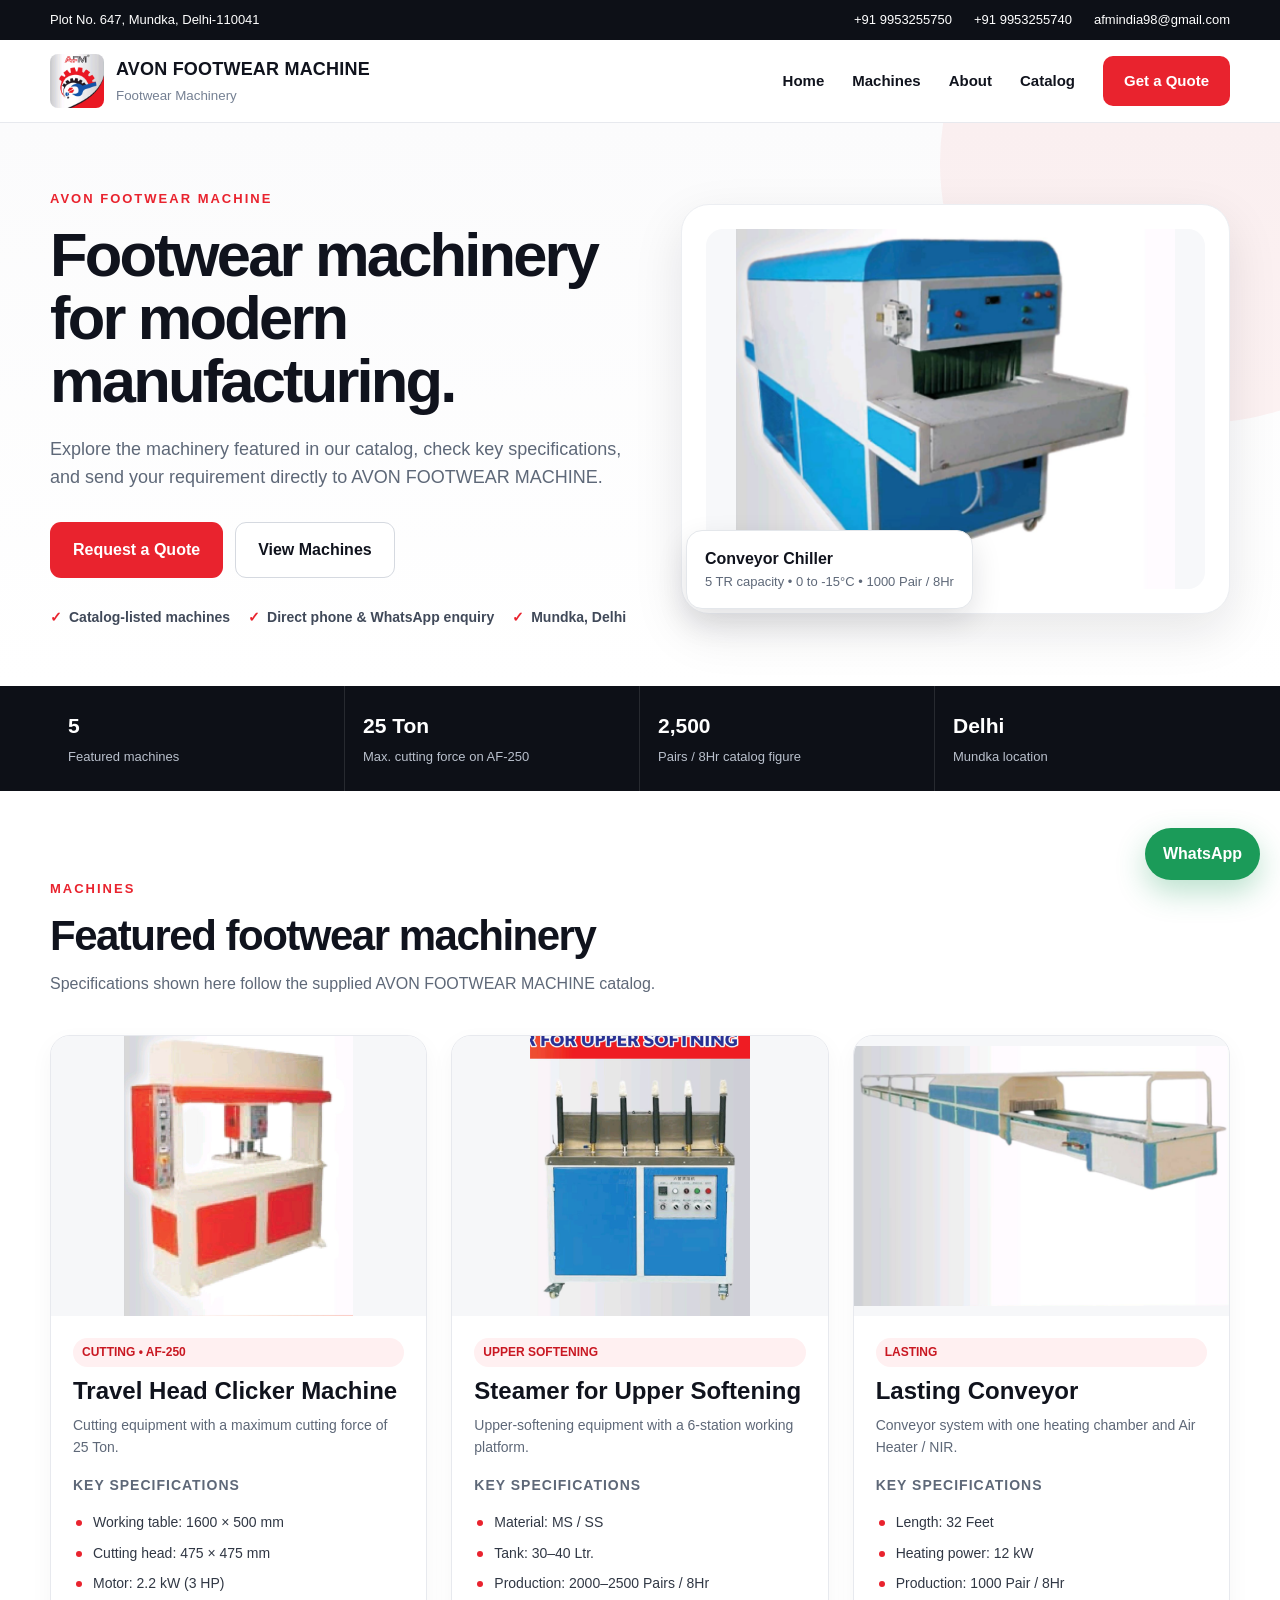
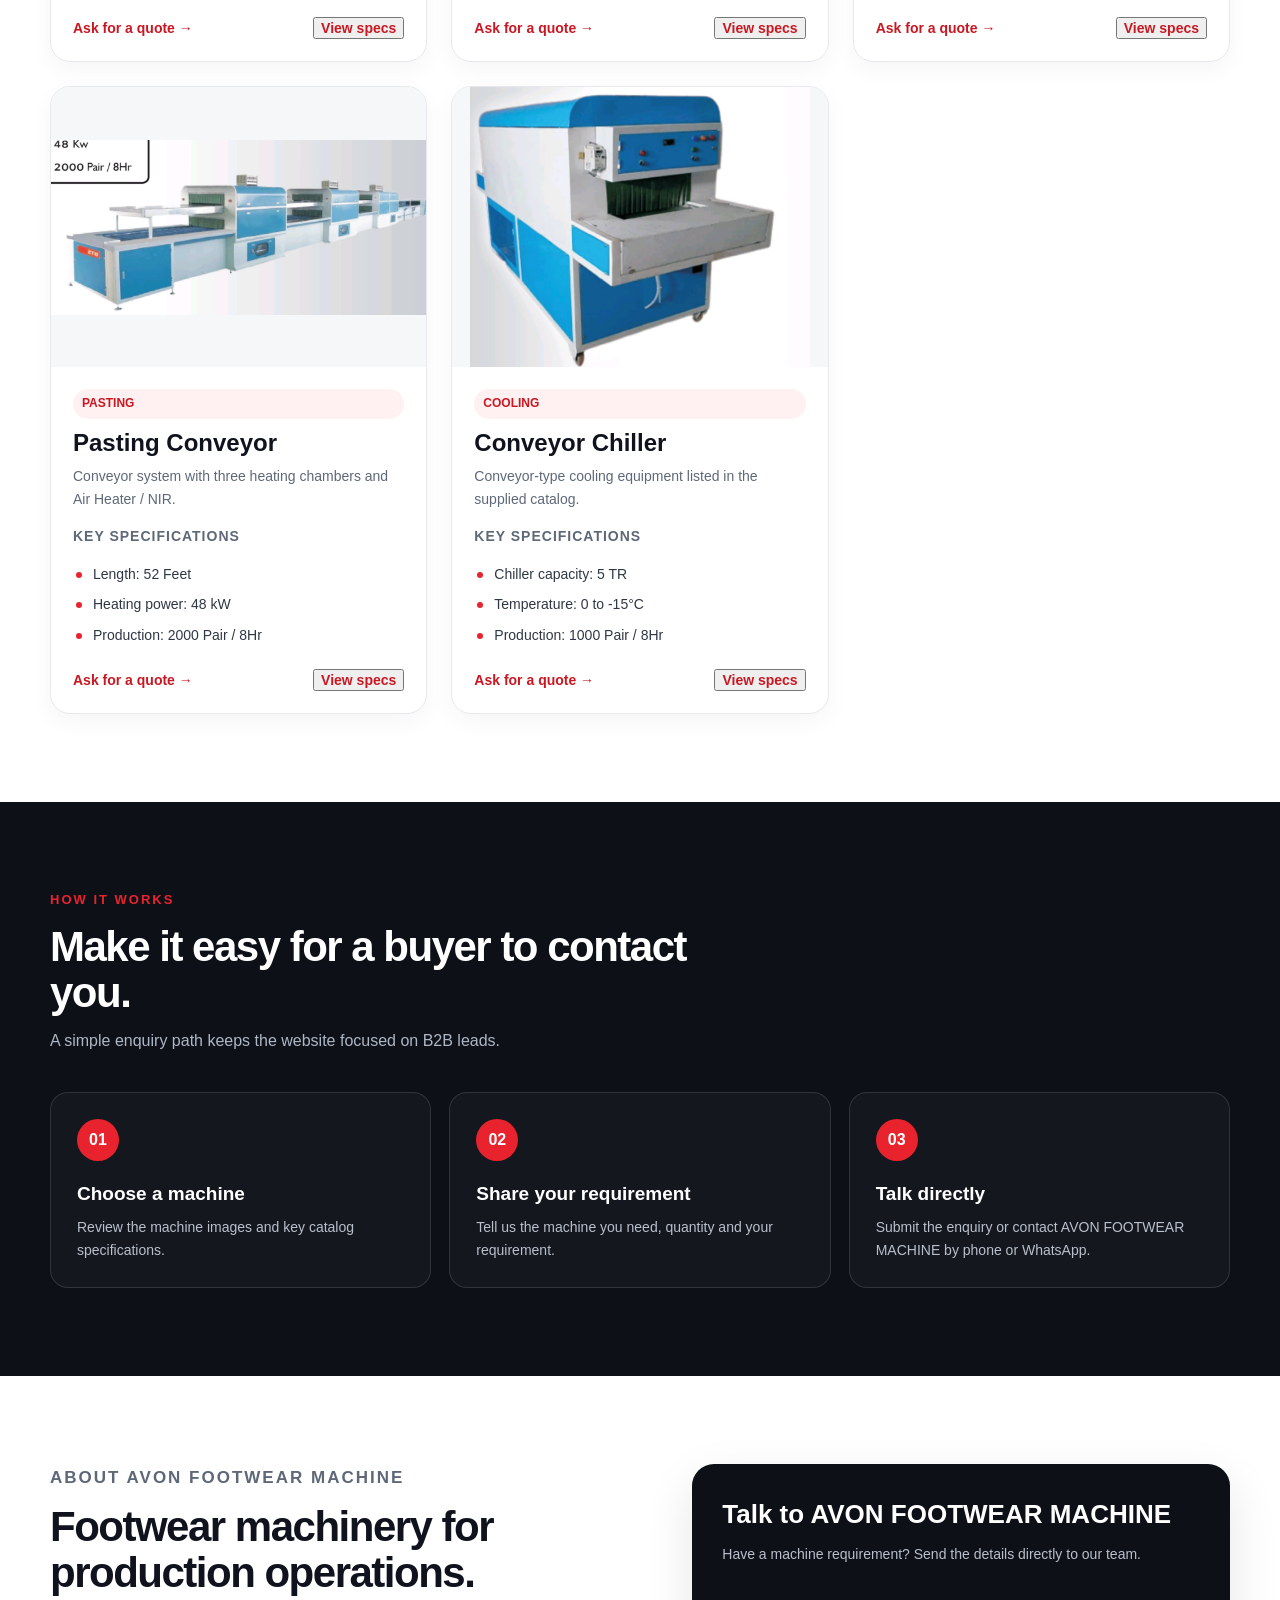
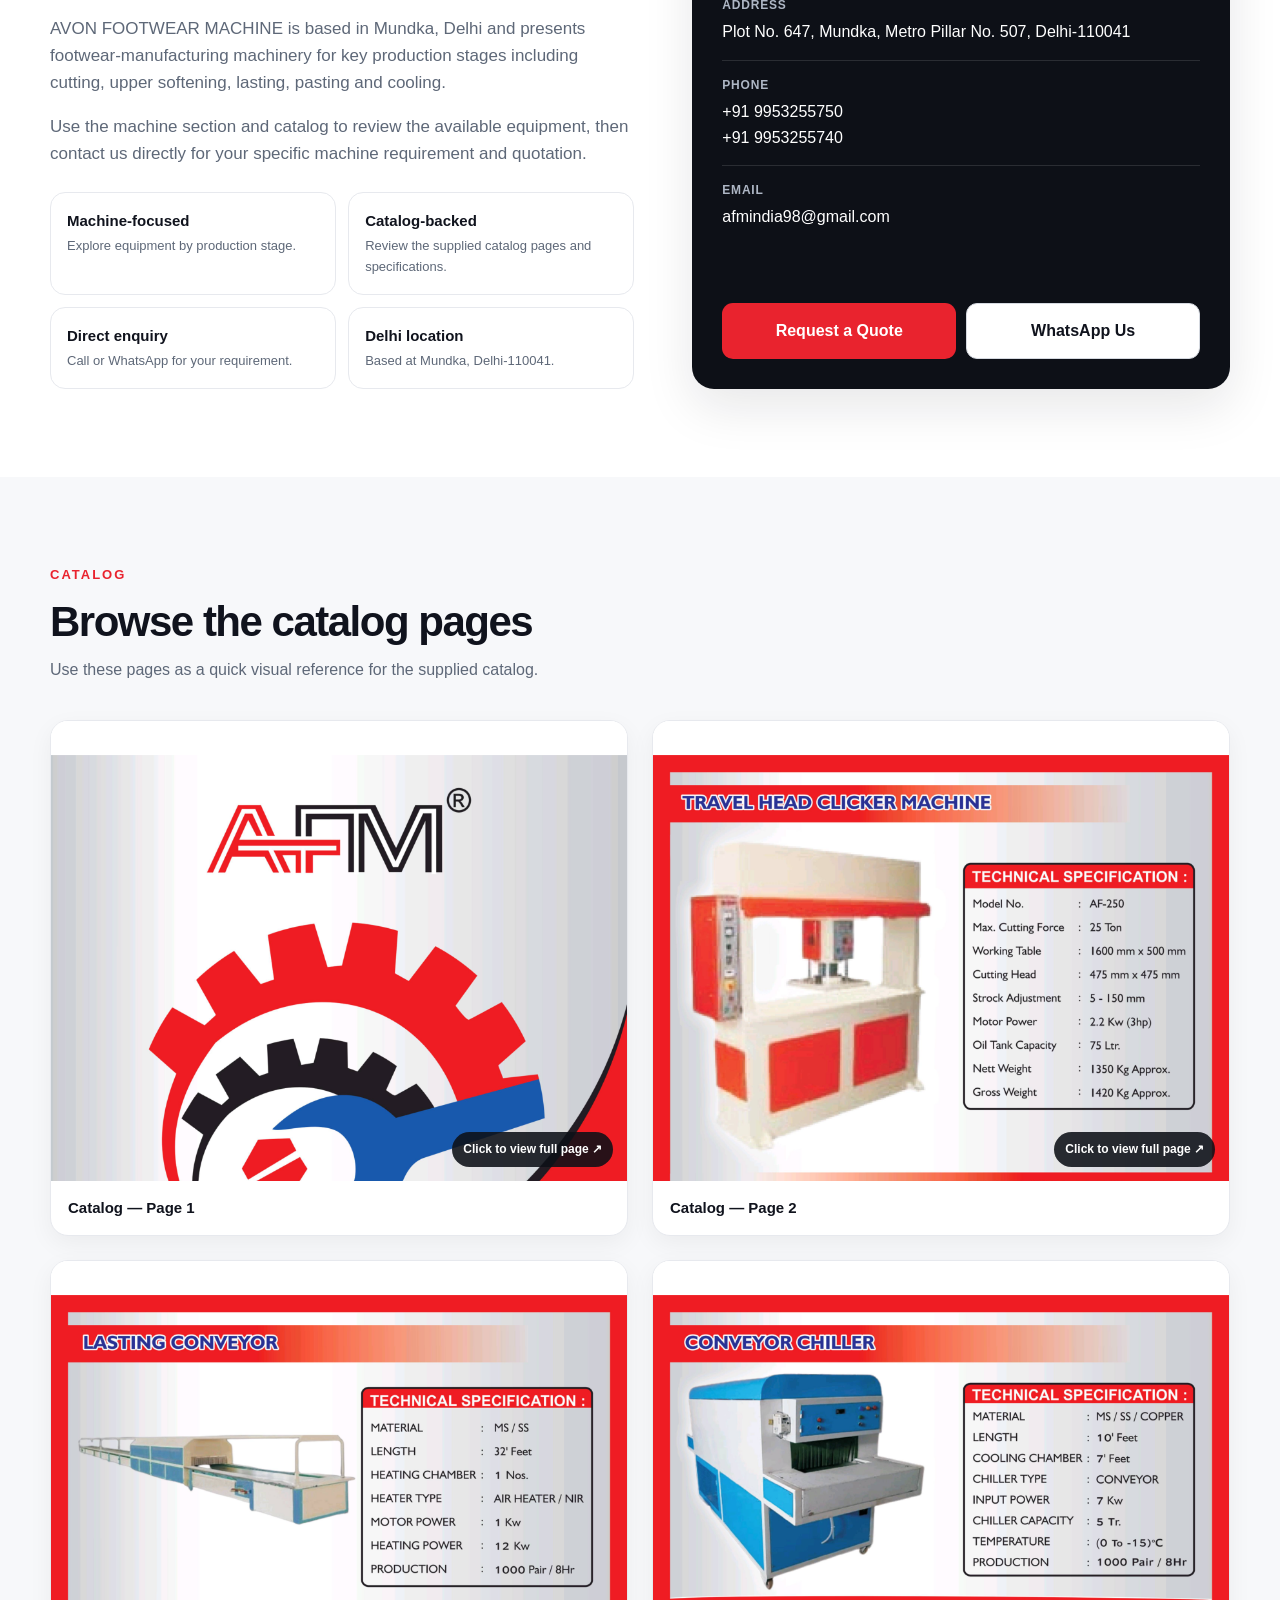
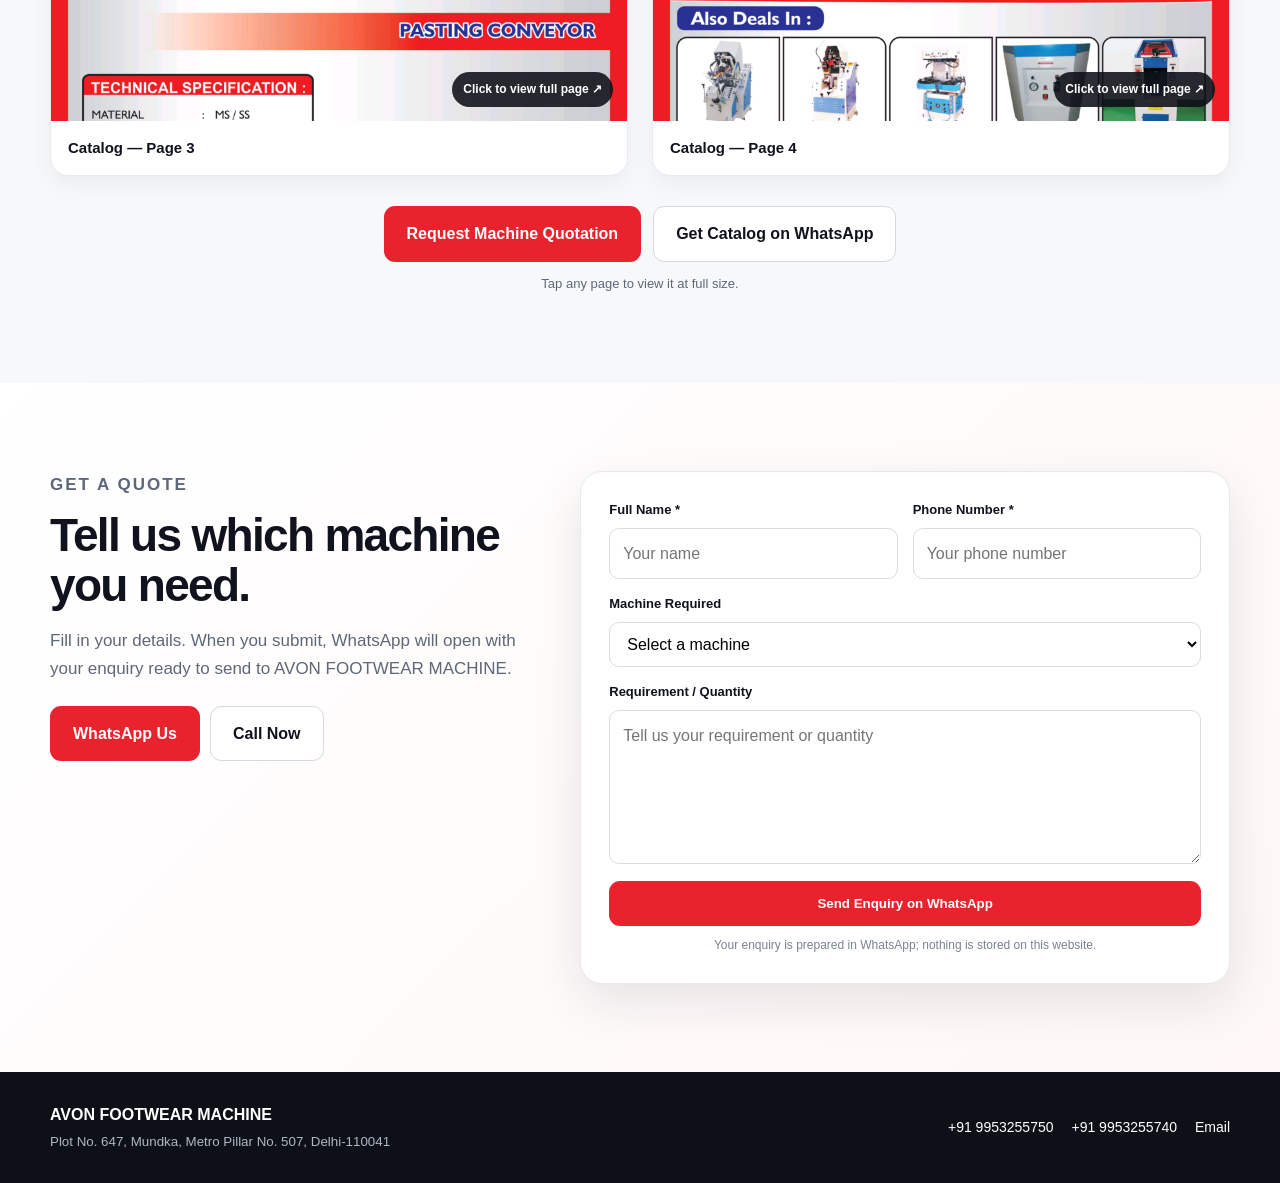
==== commit ebb469d8: "index.html" ====
--- a/index.html
+++ b/index.html
@@ -3,35 +3,9 @@
 <head>
 <meta charset="UTF-8">
 <meta name="viewport" content="width=device-width, initial-scale=1.0">
-<meta name="description" content="AVON FAST MACHINES supplies footwear machinery in Delhi for cutting, upper softening, lasting, pasting and cooling. View machine specifications and request a quotation.">
+<meta name="description" content="AVON FOOTWEAR MACHINE supplies footwear machinery in Delhi for cutting, upper softening, lasting, pasting and cooling. View machine specifications and request a quotation.">
 <meta name="robots" content="index,follow">
-<link rel="canonical" href="https://afmindia98.github.io/avon-fast-machines/">
-<meta property="og:title" content="Footwear Machinery Manufacturer in Delhi | AVON FAST MACHINES">
-<meta property="og:description" content="AVON FAST MACHINES supplies footwear machinery in Delhi for cutting, upper softening, lasting, pasting and cooling. View machine specifications and request a quotation.">
-<meta property="og:type" content="website">
-<meta property="og:url" content="https://afmindia98.github.io/avon-fast-machines/">
-<meta property="og:image" content="https://afmindia98.github.io/avon-fast-machines/company-logo.jpg">
-<script type="application/ld+json">
-{
-  "@context": "https://schema.org",
-  "@type": "LocalBusiness",
-  "@id": "https://afmindia98.github.io/avon-fast-machines/#organization",
-  "name": "AVON FAST MACHINES",
-  "url": "https://afmindia98.github.io/avon-fast-machines/",
-  "logo": "https://afmindia98.github.io/avon-fast-machines/company-logo.jpg",
-  "description": "AVON FAST MACHINES supplies footwear machinery for cutting, upper softening, lasting, pasting and cooling.",
-  "telephone": "+91 9953255750",
-  "email": "afmindia98@gmail.com",
-  "address": {
-    "@type": "PostalAddress",
-    "streetAddress": "Plot No. 647, Mundka, Metro Pillar No. 507",
-    "addressLocality": "Delhi",
-    "postalCode": "110041",
-    "addressCountry": "IN"
-  }
-}
-</script>
-<title>Footwear Machinery Manufacturer in Delhi | AVON FAST MACHINES</title>
+<title>Footwear Machinery Manufacturer in Delhi | AVON FOOTWEAR MACHINE</title>
 <style>
 :root{--red:#e9232e;--red2:#c91822;--ink:#10131d;--muted:#5e6878;--line:#e7e9ee;--soft:#f6f7f9;--white:#fff;--green:#1b9b59;--shadow:0 18px 50px rgba(16,19,29,.10);--radius:20px;--max:1180px}
 *{box-sizing:border-box}html{scroll-behavior:smooth}body{margin:0;font-family:Arial,Helvetica,sans-serif;color:var(--ink);background:#fff;line-height:1.6}a{text-decoration:none;color:inherit}.container{width:min(var(--max),calc(100% - 36px));margin:auto}
@@ -54,29 +28,29 @@
 </head>
 <body>
 <header class="topbar"><div class="container topbar-inner"><div>Plot No. 647, Mundka, Delhi-110041</div><div class="top-contact"><a href="tel:+919953255750">+91 9953255750</a><a href="tel:+919953255740">+91 9953255740</a><a href="mailto:afmindia98@gmail.com">afmindia98@gmail.com</a></div></div></header>
-<nav class="nav"><div class="container nav-inner"><a class="brand" href="#home" aria-label="AVON FAST MACHINES home"><img class="brand-logo" src="company-logo.jpg" alt="AVON FAST MACHINES logo"><span class="brand-copy"><strong>AVON FAST MACHINES</strong><small>Footwear Machinery</small></span></a><button class="menu-toggle" id="menuToggle" aria-label="Open menu">☰</button><div class="nav-links" id="navLinks"><a href="#home">Home</a><a href="#machines">Machines</a><a href="#about">About</a><a href="#catalog">Catalog</a><a class="nav-cta" href="#quote">Get a Quote</a></div></div></nav>
+<nav class="nav"><div class="container nav-inner"><a class="brand" href="#home" aria-label="AVON FOOTWEAR MACHINE home"><img class="brand-logo" src="company-logo.jpg" alt="AVON FOOTWEAR MACHINE logo"><span class="brand-copy"><strong>AVON FOOTWEAR MACHINE</strong><small>Footwear Machinery</small></span></a><button class="menu-toggle" id="menuToggle" aria-label="Open menu">☰</button><div class="nav-links" id="navLinks"><a href="#home">Home</a><a href="#machines">Machines</a><a href="#about">About</a><a href="#catalog">Catalog</a><a class="nav-cta" href="#quote">Get a Quote</a></div></div></nav>
 <main id="home">
-<section class="hero"><div class="container hero-grid"><div><p class="eyebrow">AVON FAST MACHINES</p><h1>Footwear machinery for modern manufacturing.</h1><p class="hero-text">Explore the machinery featured in our catalog, check key specifications, and send your requirement directly to AVON FAST MACHINES.</p><div class="actions"><a class="btn btn-primary" href="#quote">Request a Quote</a><a class="btn btn-light" href="#machines">View Machines</a></div><div class="hero-points"><span>Catalog-listed machines</span><span>Direct phone &amp; WhatsApp enquiry</span><span>Mundka, Delhi</span></div></div><div class="hero-visual"><div class="hero-visual-frame"><img src="conveyor-chiller.png" alt="Conveyor Chiller - AVON FAST MACHINES"></div><div class="hero-badge"><strong>Conveyor Chiller</strong><span>5 TR capacity • 0 to -15°C • 1000 Pair / 8Hr</span></div></div></div></section>
+<section class="hero"><div class="container hero-grid"><div><p class="eyebrow">AVON FOOTWEAR MACHINE</p><h1>Footwear machinery for modern manufacturing.</h1><p class="hero-text">Explore the machinery featured in our catalog, check key specifications, and send your requirement directly to AVON FOOTWEAR MACHINE.</p><div class="actions"><a class="btn btn-primary" href="#quote">Request a Quote</a><a class="btn btn-light" href="#machines">View Machines</a></div><div class="hero-points"><span>Catalog-listed machines</span><span>Direct phone &amp; WhatsApp enquiry</span><span>Mundka, Delhi</span></div></div><div class="hero-visual"><div class="hero-visual-frame"><img src="conveyor-chiller.png" alt="Conveyor Chiller - AVON FOOTWEAR MACHINE"></div><div class="hero-badge"><strong>Conveyor Chiller</strong><span>5 TR capacity • 0 to -15°C • 1000 Pair / 8Hr</span></div></div></div></section>
 <section class="quick"><div class="container quick-grid"><div class="quick-item"><strong>5</strong><span>Featured machines</span></div><div class="quick-item"><strong>25 Ton</strong><span>Max. cutting force on AF-250</span></div><div class="quick-item"><strong>2,500</strong><span>Pairs / 8Hr catalog figure</span></div><div class="quick-item"><strong>Delhi</strong><span>Mundka location</span></div></div></section>
-<section class="section" id="machines"><div class="container"><div class="section-heading"><p class="eyebrow">MACHINES</p><h2>Featured footwear machinery</h2><p>Specifications shown here follow the supplied AVON FAST MACHINES catalog.</p></div><div class="product-grid">
+<section class="section" id="machines"><div class="container"><div class="section-heading"><p class="eyebrow">MACHINES</p><h2>Featured footwear machinery</h2><p>Specifications shown here follow the supplied AVON FOOTWEAR MACHINE catalog.</p></div><div class="product-grid">
 <article class="product-card"><img class="product-img" src="travel-head-clicker.png" alt="Travel Head Clicker Machine AF-250"><div class="product-body"><span class="tag">CUTTING • AF-250</span><h3>Travel Head Clicker Machine</h3><p>Cutting equipment with a maximum cutting force of 25 Ton.</p><p class="spec-label">Key specifications</p><ul class="specs"><li>Working table: 1600 × 500 mm</li><li>Cutting head: 475 × 475 mm</li><li>Motor: 2.2 kW (3 HP)</li></ul><div class="card-actions"><a class="text-link" href="#quote" data-product="Travel Head Clicker Machine">Ask for a quote →</a><button class="text-link details-btn" type="button">View specs</button></div><div class="details"><div class="detail"><b>Stroke adjustment:</b> 5–150 mm</div><div class="detail"><b>Oil tank:</b> 75 L</div><div class="detail"><b>Nett weight:</b> 1350 kg approx.</div><div class="detail"><b>Gross weight:</b> 1420 kg approx.</div></div></div></article>
 <article class="product-card"><img class="product-img" src="steamer-upper-softening.png" alt="Steamer for Upper Softening"><div class="product-body"><span class="tag">UPPER SOFTENING</span><h3>Steamer for Upper Softening</h3><p>Upper-softening equipment with a 6-station working platform.</p><p class="spec-label">Key specifications</p><ul class="specs"><li>Material: MS / SS</li><li>Tank: 30–40 Ltr.</li><li>Production: 2000–2500 Pairs / 8Hr</li></ul><div class="card-actions"><a class="text-link" href="#quote" data-product="Steamer for Upper Softening">Ask for a quote →</a><button class="text-link details-btn" type="button">View specs</button></div><div class="details"><div class="detail"><b>Voltage:</b> 380 V / 50 Hz</div><div class="detail"><b>Working platform:</b> 6 station</div><div class="detail"><b>Power:</b> 7.5 kW</div><div class="detail"><b>Nett weight:</b> 70–80 kg approx.</div></div></div></article>
 <article class="product-card"><img class="product-img" src="lasting-conveyor.png" alt="Lasting Conveyor"><div class="product-body"><span class="tag">LASTING</span><h3>Lasting Conveyor</h3><p>Conveyor system with one heating chamber and Air Heater / NIR.</p><p class="spec-label">Key specifications</p><ul class="specs"><li>Length: 32 Feet</li><li>Heating power: 12 kW</li><li>Production: 1000 Pair / 8Hr</li></ul><div class="card-actions"><a class="text-link" href="#quote" data-product="Lasting Conveyor">Ask for a quote →</a><button class="text-link details-btn" type="button">View specs</button></div><div class="details"><div class="detail"><b>Material:</b> MS / SS</div><div class="detail"><b>Heating chamber:</b> 1</div><div class="detail"><b>Motor power:</b> 1 kW</div><div class="detail"><b>Heater type:</b> Air Heater / NIR</div></div></div></article>
 <article class="product-card"><img class="product-img" src="pasting-conveyor.png" alt="Pasting Conveyor"><div class="product-body"><span class="tag">PASTING</span><h3>Pasting Conveyor</h3><p>Conveyor system with three heating chambers and Air Heater / NIR.</p><p class="spec-label">Key specifications</p><ul class="specs"><li>Length: 52 Feet</li><li>Heating power: 48 kW</li><li>Production: 2000 Pair / 8Hr</li></ul><div class="card-actions"><a class="text-link" href="#quote" data-product="Pasting Conveyor">Ask for a quote →</a><button class="text-link details-btn" type="button">View specs</button></div><div class="details"><div class="detail"><b>Material:</b> MS / SS</div><div class="detail"><b>Heating chamber:</b> 3</div><div class="detail"><b>Motor power:</b> 2 kW</div><div class="detail"><b>Heater type:</b> Air Heater / NIR</div></div></div></article>
 <article class="product-card"><img class="product-img" src="conveyor-chiller.png" alt="Conveyor Chiller"><div class="product-body"><span class="tag">COOLING</span><h3>Conveyor Chiller</h3><p>Conveyor-type cooling equipment listed in the supplied catalog.</p><p class="spec-label">Key specifications</p><ul class="specs"><li>Chiller capacity: 5 TR</li><li>Temperature: 0 to -15°C</li><li>Production: 1000 Pair / 8Hr</li></ul><div class="card-actions"><a class="text-link" href="#quote" data-product="Conveyor Chiller">Ask for a quote →</a><button class="text-link details-btn" type="button">View specs</button></div><div class="details"><div class="detail"><b>Material:</b> MS / SS / Copper</div><div class="detail"><b>Length:</b> 10 Feet</div><div class="detail"><b>Cooling chamber:</b> 7 Feet</div><div class="detail"><b>Input power:</b> 7 kW</div></div></div></article>
 </div></div></section>
-<section class="section dark-section"><div class="container"><div class="section-heading"><p class="eyebrow">HOW IT WORKS</p><h2>Make it easy for a buyer to contact you.</h2><p>A simple enquiry path keeps the website focused on B2B leads.</p></div><div class="process-grid"><div class="process-card"><span class="step">01</span><h3>Choose a machine</h3><p>Review the machine images and key catalog specifications.</p></div><div class="process-card"><span class="step">02</span><h3>Share your requirement</h3><p>Tell us the machine you need, quantity and your requirement.</p></div><div class="process-card"><span class="step">03</span><h3>Talk directly</h3><p>Submit the enquiry or contact AVON FAST MACHINES by phone or WhatsApp.</p></div></div></div></section>
-<section class="section" id="about"><div class="container about-grid"><div class="about-copy"><p class="eyebrow">ABOUT AVON FAST MACHINES</p><h2>Footwear machinery for production operations.</h2><p>AVON FAST MACHINES is based in Mundka, Delhi and presents footwear-manufacturing machinery for key production stages including cutting, upper softening, lasting, pasting and cooling.</p><p>Use the machine section and catalog to review the available equipment, then contact us directly for your specific machine requirement and quotation.</p><div class="about-points"><div class="about-point"><strong>Machine-focused</strong><span>Explore equipment by production stage.</span></div><div class="about-point"><strong>Catalog-backed</strong><span>Review the supplied catalog pages and specifications.</span></div><div class="about-point"><strong>Direct enquiry</strong><span>Call or WhatsApp for your requirement.</span></div><div class="about-point"><strong>Delhi location</strong><span>Based at Mundka, Delhi-110041.</span></div></div></div><div class="contact-box"><h3>Talk to AVON FAST MACHINES</h3><p class="contact-intro">Have a machine requirement? Send the details directly to our team.</p><div class="contact-row"><b>Address</b>Plot No. 647, Mundka, Metro Pillar No. 507, Delhi-110041</div><div class="contact-row"><b>Phone</b><a href="tel:+919953255750">+91 9953255750</a><br><a href="tel:+919953255740">+91 9953255740</a></div><div class="contact-row"><b>Email</b><a href="mailto:afmindia98@gmail.com">afmindia98@gmail.com</a></div><div class="contact-actions"><a class="btn btn-primary" href="#quote">Request a Quote</a><a class="btn btn-light" href="https://wa.me/919953255750?text=Hello%20AVON%20FAST%20MACHINES%2C%20I%20have%20a%20footwear%20machinery%20requirement." target="_blank" rel="noopener">WhatsApp Us</a></div></div></div></section>
-<section class="section catalog" id="catalog"><div class="container"><div class="section-heading"><p class="eyebrow">CATALOG</p><h2>Browse the catalog pages</h2><p>Use these pages as a quick visual reference for the supplied catalog.</p></div><div class="catalog-grid"><div class="catalog-card"><a href="catalog-page-1.png" target="_blank" rel="noopener"><img src="catalog-page-1.png" alt="AVON FAST MACHINES catalog page 1"></a><span>Catalog — Page 1</span></div><div class="catalog-card"><a href="catalog-page-2.png" target="_blank" rel="noopener"><img src="catalog-page-2.png" alt="AVON FAST MACHINES catalog page 2"></a><span>Catalog — Page 2</span></div><div class="catalog-card"><a href="catalog-page-3.png" target="_blank" rel="noopener"><img src="catalog-page-3.png" alt="AVON FAST MACHINES catalog page 3"></a><span>Catalog — Page 3</span></div><div class="catalog-card"><a href="catalog-page-4.png" target="_blank" rel="noopener"><img src="catalog-page-4.png" alt="AVON FAST MACHINES catalog page 4"></a><span>Catalog — Page 4</span></div></div><div class="catalog-actions"><a class="btn btn-primary" href="#quote">Request Machine Quotation</a><a class="btn btn-light" href="https://wa.me/919953255750?text=Hello%20AVON%20FAST%20MACHINES%2C%20please%20share%20your%20latest%20machine%20catalog." target="_blank" rel="noopener">Get Catalog on WhatsApp</a></div><p class="catalog-note">Tap any page to view it at full size.</p></div></section>
-<section class="section quote" id="quote"><div class="container quote-grid"><div class="quote-copy"><p class="eyebrow">GET A QUOTE</p><h2>Tell us which machine you need.</h2><p>Fill in your details. When you submit, WhatsApp will open with your enquiry ready to send to AVON FAST MACHINES.</p><div class="direct"><a class="btn btn-primary" href="https://wa.me/919953255750?text=Hello%20AVON%20FAST%20MACHINES%2C%20I%20want%20a%20quotation." target="_blank" rel="noopener">WhatsApp Us</a><a class="btn btn-light" href="tel:+919953255750">Call Now</a></div></div><form class="form" id="leadForm"><div class="form-grid"><div class="field"><label for="name">Full Name *</label><input id="name" name="name" required placeholder="Your name"></div><div class="field"><label for="phone">Phone Number *</label><input id="phone" name="phone" required type="tel" placeholder="Your phone number"></div><div class="field full"><label for="machine">Machine Required</label><select id="machine" name="machine"><option value="">Select a machine</option><option>Travel Head Clicker Machine</option><option>Steamer for Upper Softening</option><option>Lasting Conveyor</option><option>Pasting Conveyor</option><option>Conveyor Chiller</option></select></div><div class="field full"><label for="message">Requirement / Quantity</label><textarea id="message" name="message" rows="5" placeholder="Tell us your requirement or quantity"></textarea></div></div><button class="btn btn-primary" type="submit">Send Enquiry on WhatsApp</button><p class="form-note">Your enquiry is prepared in WhatsApp; nothing is stored on this website.</p></form></div></section>
+<section class="section dark-section"><div class="container"><div class="section-heading"><p class="eyebrow">HOW IT WORKS</p><h2>Make it easy for a buyer to contact you.</h2><p>A simple enquiry path keeps the website focused on B2B leads.</p></div><div class="process-grid"><div class="process-card"><span class="step">01</span><h3>Choose a machine</h3><p>Review the machine images and key catalog specifications.</p></div><div class="process-card"><span class="step">02</span><h3>Share your requirement</h3><p>Tell us the machine you need, quantity and your requirement.</p></div><div class="process-card"><span class="step">03</span><h3>Talk directly</h3><p>Submit the enquiry or contact AVON FOOTWEAR MACHINE by phone or WhatsApp.</p></div></div></div></section>
+<section class="section" id="about"><div class="container about-grid"><div class="about-copy"><p class="eyebrow">ABOUT AVON FOOTWEAR MACHINE</p><h2>Footwear machinery for production operations.</h2><p>AVON FOOTWEAR MACHINE is based in Mundka, Delhi and presents footwear-manufacturing machinery for key production stages including cutting, upper softening, lasting, pasting and cooling.</p><p>Use the machine section and catalog to review the available equipment, then contact us directly for your specific machine requirement and quotation.</p><div class="about-points"><div class="about-point"><strong>Machine-focused</strong><span>Explore equipment by production stage.</span></div><div class="about-point"><strong>Catalog-backed</strong><span>Review the supplied catalog pages and specifications.</span></div><div class="about-point"><strong>Direct enquiry</strong><span>Call or WhatsApp for your requirement.</span></div><div class="about-point"><strong>Delhi location</strong><span>Based at Mundka, Delhi-110041.</span></div></div></div><div class="contact-box"><h3>Talk to AVON FOOTWEAR MACHINE</h3><p class="contact-intro">Have a machine requirement? Send the details directly to our team.</p><div class="contact-row"><b>Address</b>Plot No. 647, Mundka, Metro Pillar No. 507, Delhi-110041</div><div class="contact-row"><b>Phone</b><a href="tel:+919953255750">+91 9953255750</a><br><a href="tel:+919953255740">+91 9953255740</a></div><div class="contact-row"><b>Email</b><a href="mailto:afmindia98@gmail.com">afmindia98@gmail.com</a></div><div class="contact-actions"><a class="btn btn-primary" href="#quote">Request a Quote</a><a class="btn btn-light" href="https://wa.me/919953255750?text=Hello%20AVON%20FAST%20MACHINES%2C%20I%20have%20a%20footwear%20machinery%20requirement." target="_blank" rel="noopener">WhatsApp Us</a></div></div></div></section>
+<section class="section catalog" id="catalog"><div class="container"><div class="section-heading"><p class="eyebrow">CATALOG</p><h2>Browse the catalog pages</h2><p>Use these pages as a quick visual reference for the supplied catalog.</p></div><div class="catalog-grid"><div class="catalog-card"><a href="catalog-page-1.png" target="_blank" rel="noopener"><img src="catalog-page-1.png" alt="AVON FOOTWEAR MACHINE catalog page 1"></a><span>Catalog — Page 1</span></div><div class="catalog-card"><a href="catalog-page-2.png" target="_blank" rel="noopener"><img src="catalog-page-2.png" alt="AVON FOOTWEAR MACHINE catalog page 2"></a><span>Catalog — Page 2</span></div><div class="catalog-card"><a href="catalog-page-3.png" target="_blank" rel="noopener"><img src="catalog-page-3.png" alt="AVON FOOTWEAR MACHINE catalog page 3"></a><span>Catalog — Page 3</span></div><div class="catalog-card"><a href="catalog-page-4.png" target="_blank" rel="noopener"><img src="catalog-page-4.png" alt="AVON FOOTWEAR MACHINE catalog page 4"></a><span>Catalog — Page 4</span></div></div><div class="catalog-actions"><a class="btn btn-primary" href="#quote">Request Machine Quotation</a><a class="btn btn-light" href="https://wa.me/919953255750?text=Hello%20AVON%20FAST%20MACHINES%2C%20please%20share%20your%20latest%20machine%20catalog." target="_blank" rel="noopener">Get Catalog on WhatsApp</a></div><p class="catalog-note">Tap any page to view it at full size.</p></div></section>
+<section class="section quote" id="quote"><div class="container quote-grid"><div class="quote-copy"><p class="eyebrow">GET A QUOTE</p><h2>Tell us which machine you need.</h2><p>Fill in your details. When you submit, WhatsApp will open with your enquiry ready to send to AVON FOOTWEAR MACHINE.</p><div class="direct"><a class="btn btn-primary" href="https://wa.me/919953255750?text=Hello%20AVON%20FAST%20MACHINES%2C%20I%20want%20a%20quotation." target="_blank" rel="noopener">WhatsApp Us</a><a class="btn btn-light" href="tel:+919953255750">Call Now</a></div></div><form class="form" id="leadForm"><div class="form-grid"><div class="field"><label for="name">Full Name *</label><input id="name" name="name" required placeholder="Your name"></div><div class="field"><label for="phone">Phone Number *</label><input id="phone" name="phone" required type="tel" placeholder="Your phone number"></div><div class="field full"><label for="machine">Machine Required</label><select id="machine" name="machine"><option value="">Select a machine</option><option>Travel Head Clicker Machine</option><option>Steamer for Upper Softening</option><option>Lasting Conveyor</option><option>Pasting Conveyor</option><option>Conveyor Chiller</option></select></div><div class="field full"><label for="message">Requirement / Quantity</label><textarea id="message" name="message" rows="5" placeholder="Tell us your requirement or quantity"></textarea></div></div><button class="btn btn-primary" type="submit">Send Enquiry on WhatsApp</button><p class="form-note">Your enquiry is prepared in WhatsApp; nothing is stored on this website.</p></form></div></section>
 </main>
-<footer class="footer"><div class="container footer-inner"><div><strong>AVON FAST MACHINES</strong><br><small>Plot No. 647, Mundka, Metro Pillar No. 507, Delhi-110041</small></div><div class="footer-links"><a href="tel:+919953255750">+91 9953255750</a><a href="tel:+919953255740">+91 9953255740</a><a href="mailto:afmindia98@gmail.com">Email</a></div></div></footer>
+<footer class="footer"><div class="container footer-inner"><div><strong>AVON FOOTWEAR MACHINE</strong><br><small>Plot No. 647, Mundka, Metro Pillar No. 507, Delhi-110041</small></div><div class="footer-links"><a href="tel:+919953255750">+91 9953255750</a><a href="tel:+919953255740">+91 9953255740</a><a href="mailto:afmindia98@gmail.com">Email</a></div></div></footer>
 <a class="whatsapp" href="https://wa.me/919953255750?text=Hello%20AVON%20FAST%20MACHINES%2C%20I%20want%20information%20about%20your%20footwear%20machinery." target="_blank" rel="noopener" aria-label="Chat on WhatsApp">WhatsApp</a>
 <script>
 const menuToggle=document.getElementById('menuToggle');const navLinks=document.getElementById('navLinks');menuToggle.addEventListener('click',()=>navLinks.classList.toggle('show'));navLinks.querySelectorAll('a').forEach(a=>a.addEventListener('click',()=>navLinks.classList.remove('show')));
 document.querySelectorAll('.details-btn').forEach(btn=>btn.addEventListener('click',()=>{const d=btn.closest('.product-body').querySelector('.details');d.classList.toggle('open');btn.textContent=d.classList.contains('open')?'Hide specs':'View specs';}));
 document.querySelectorAll('[data-product]').forEach(link=>link.addEventListener('click',()=>{const p=link.getAttribute('data-product');setTimeout(()=>{const select=document.getElementById('machine');select.value=p;},50);}));
-document.getElementById('leadForm').addEventListener('submit',e=>{e.preventDefault();const f=new FormData(e.currentTarget);const name=(f.get('name')||'').trim();const phone=(f.get('phone')||'').trim();const machine=(f.get('machine')||'Not specified').trim();const message=(f.get('message')||'Not specified').trim();const text=`Hello AVON FAST MACHINES, I want a quotation.%0A%0AName: ${encodeURIComponent(name)}%0APhone: ${encodeURIComponent(phone)}%0AMachine: ${encodeURIComponent(machine)}%0ARequirement: ${encodeURIComponent(message)}`;window.open(`https://wa.me/919953255750?text=${text}`,'_blank');});
+document.getElementById('leadForm').addEventListener('submit',e=>{e.preventDefault();const f=new FormData(e.currentTarget);const name=(f.get('name')||'').trim();const phone=(f.get('phone')||'').trim();const machine=(f.get('machine')||'Not specified').trim();const message=(f.get('message')||'Not specified').trim();const text=`Hello AVON FOOTWEAR MACHINE, I want a quotation.%0A%0AName: ${encodeURIComponent(name)}%0APhone: ${encodeURIComponent(phone)}%0AMachine: ${encodeURIComponent(machine)}%0ARequirement: ${encodeURIComponent(message)}`;window.open(`https://wa.me/919953255750?text=${text}`,'_blank');});
 </script>
 </body>
 </html>
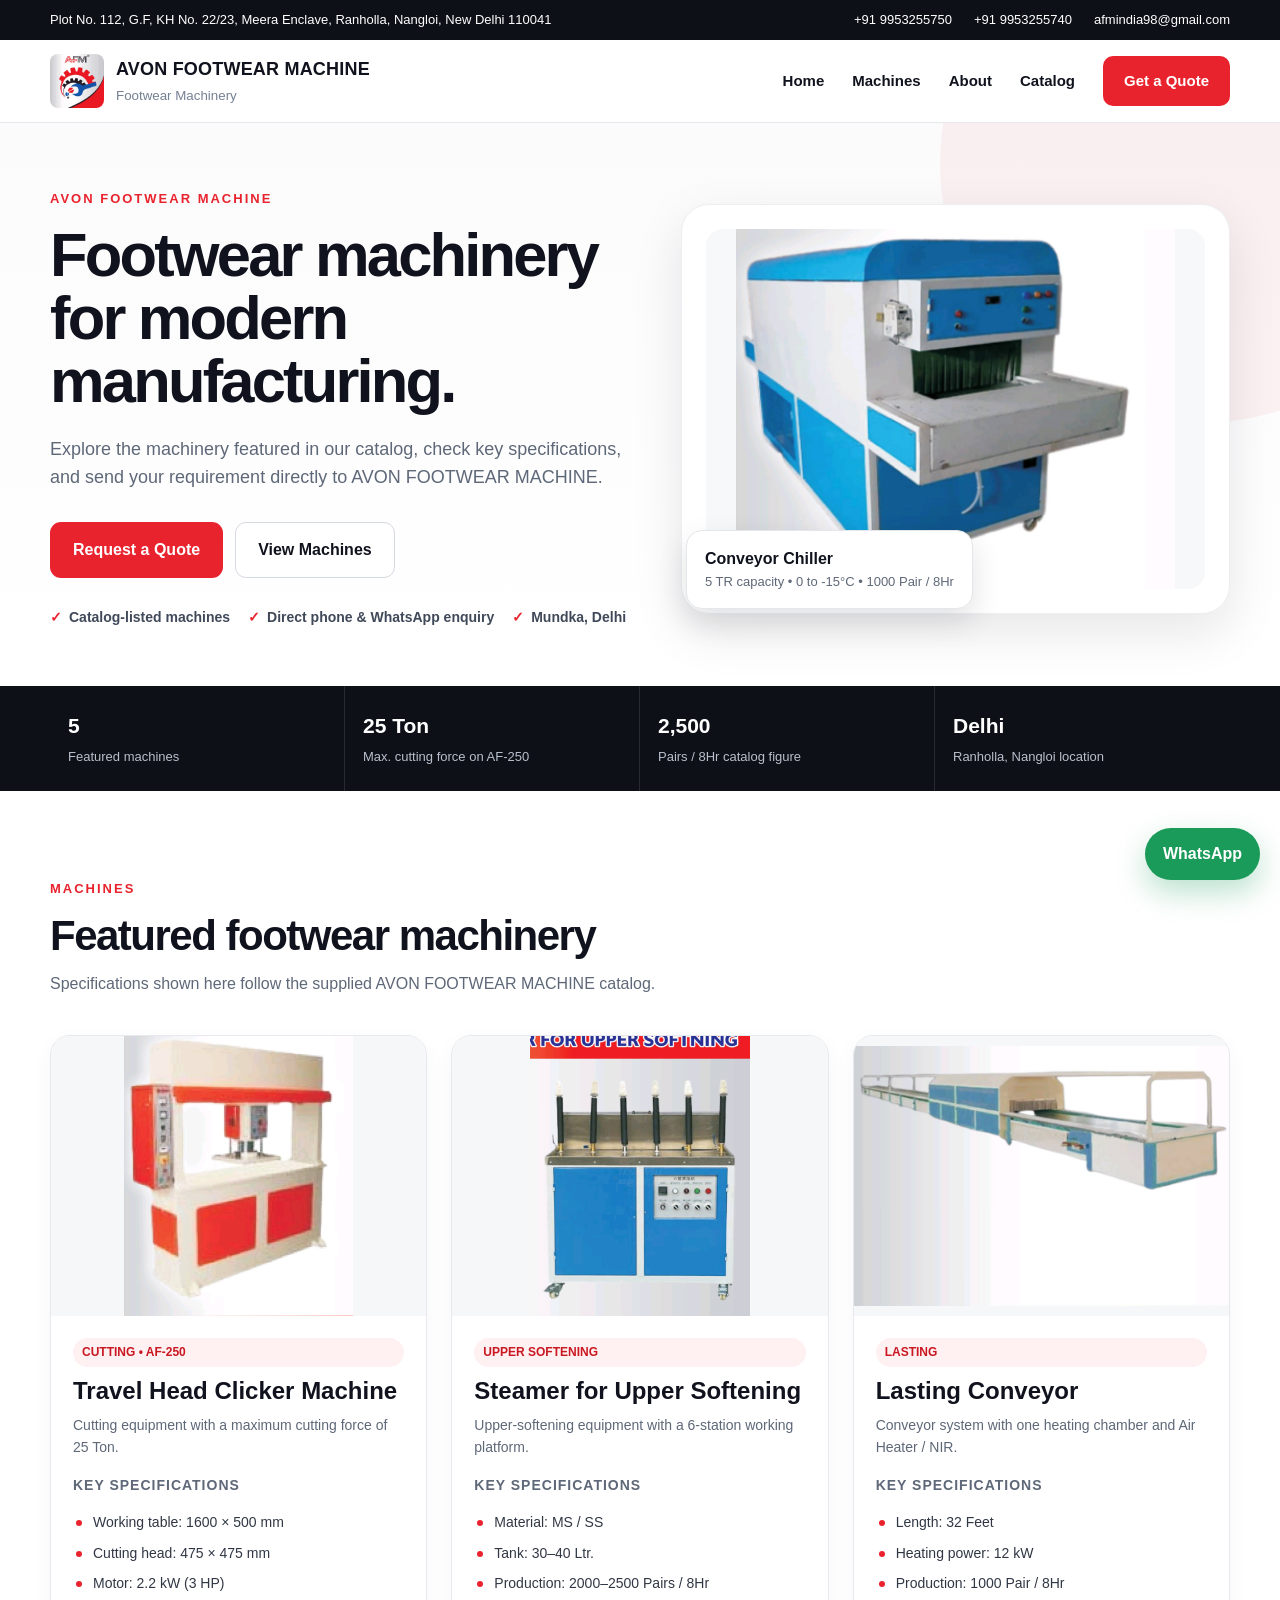
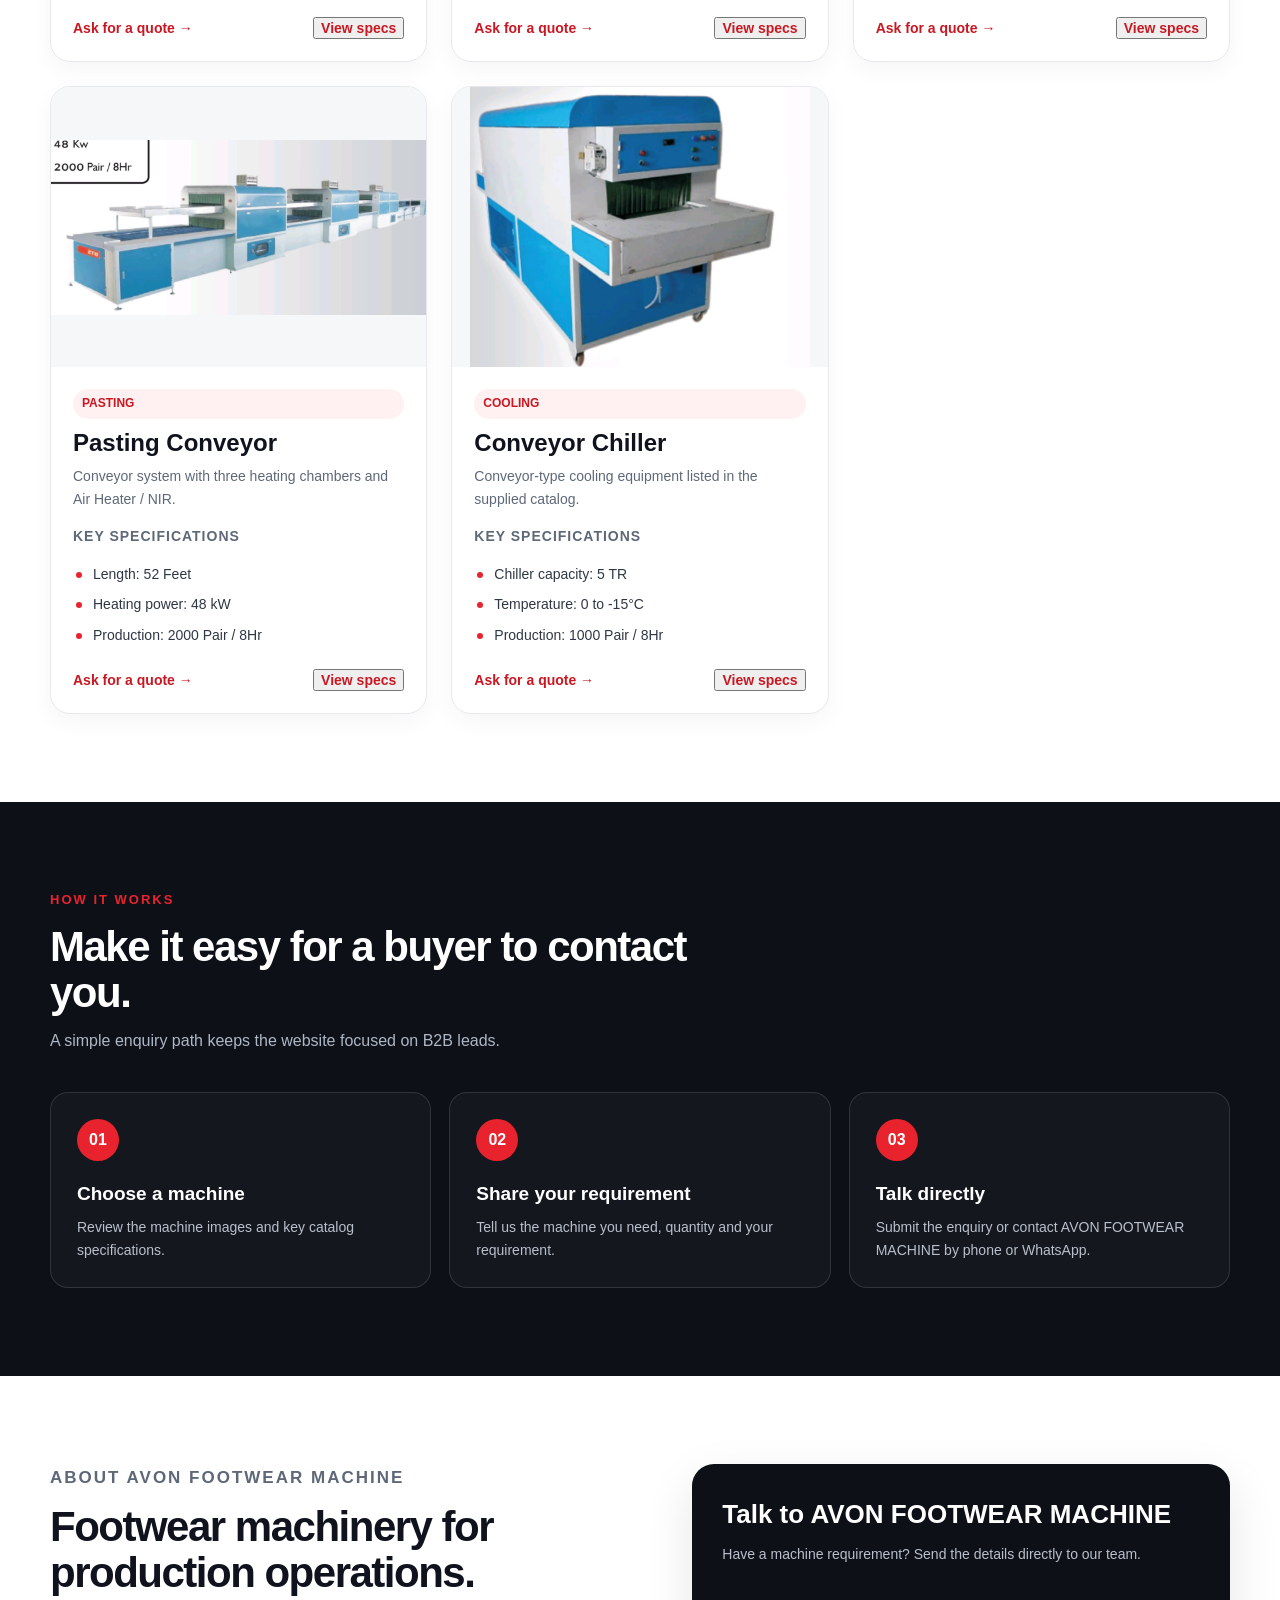
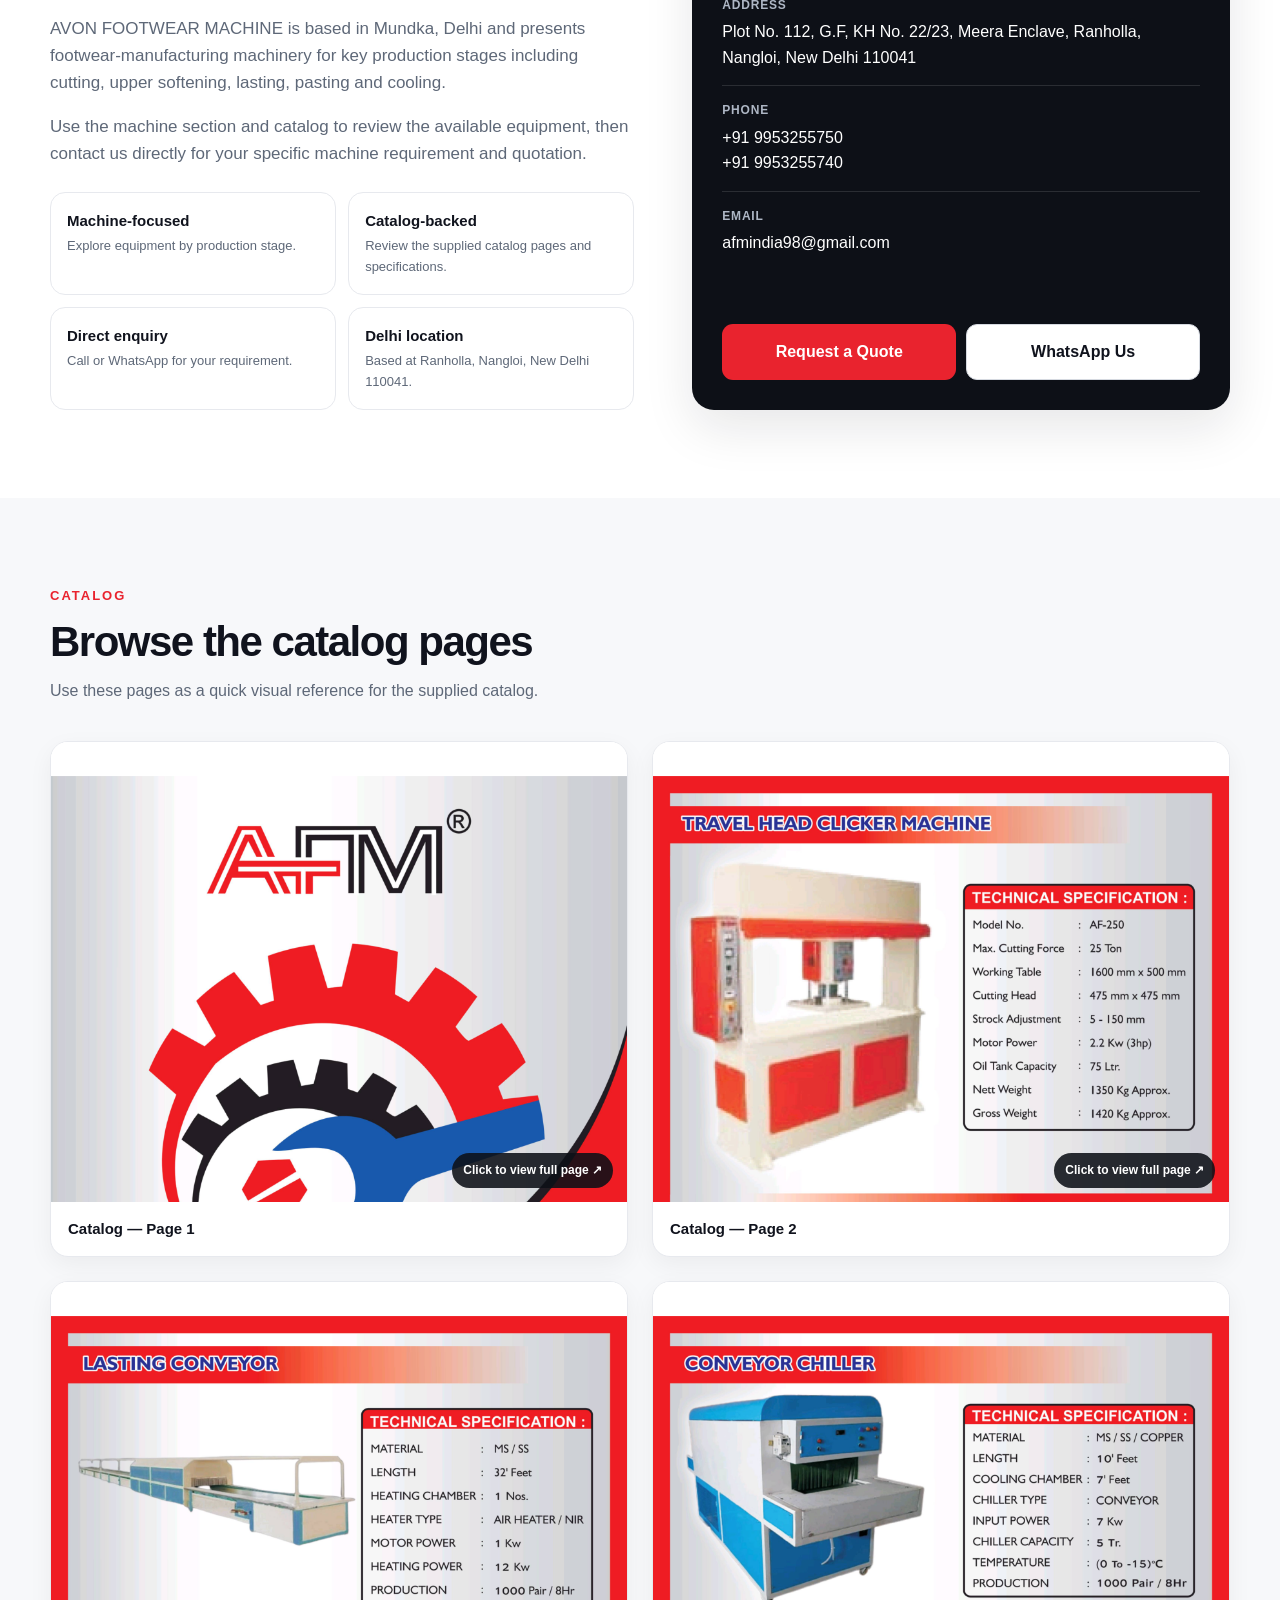
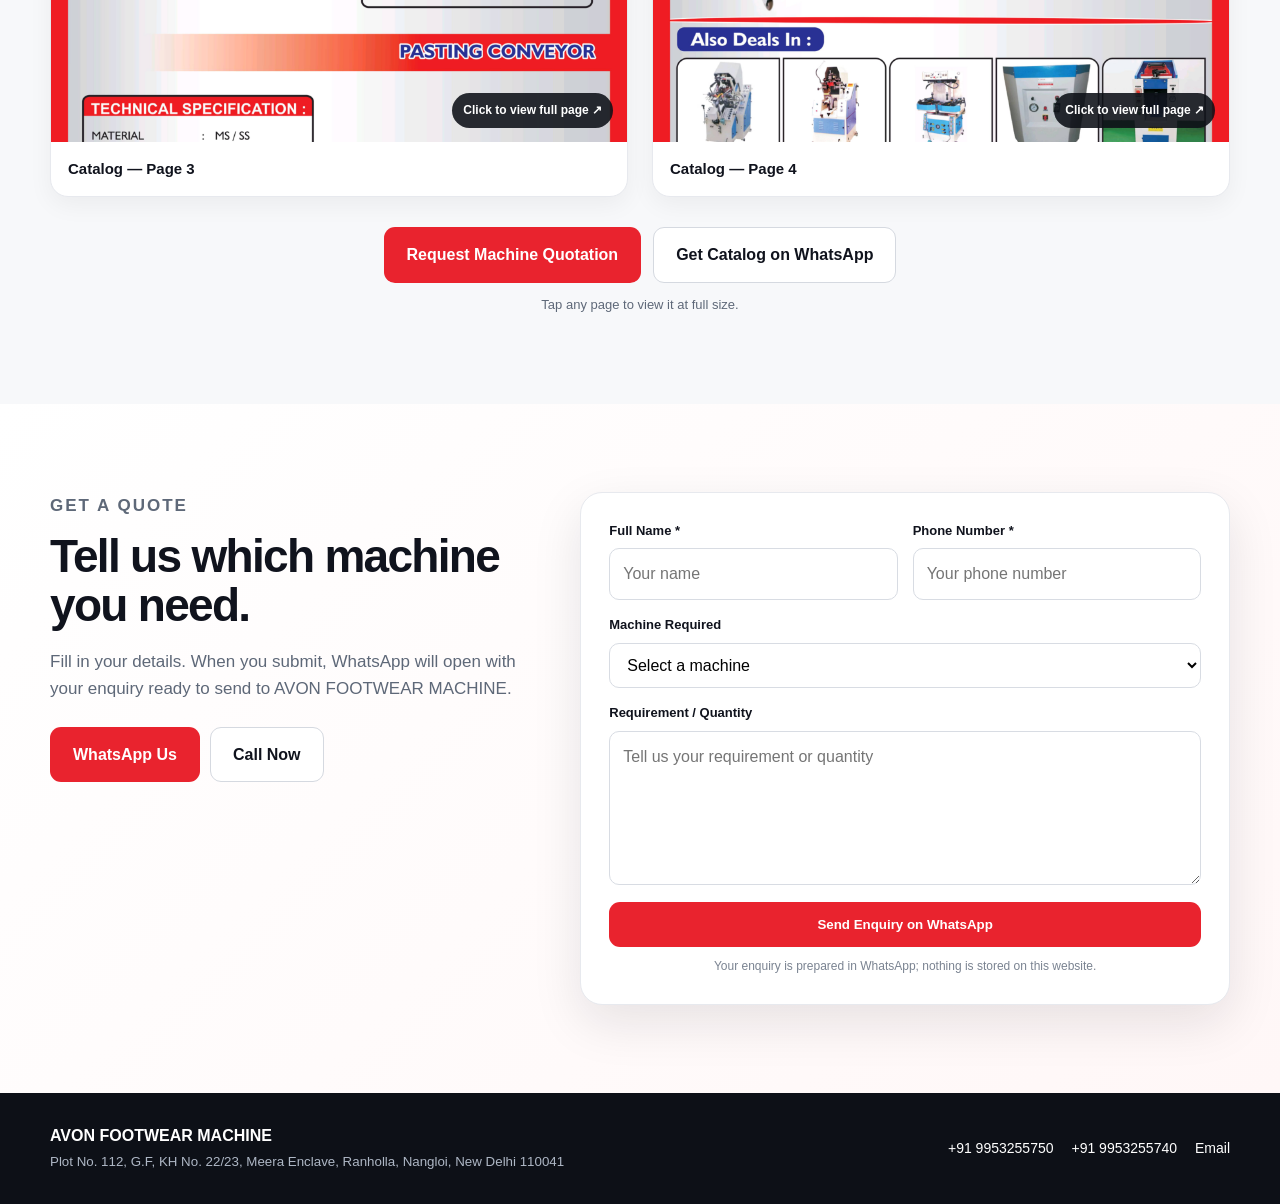
==== commit 3e47e6f5: "index.html" ====
--- a/index.html
+++ b/index.html
@@ -27,11 +27,11 @@
 </style>
 </head>
 <body>
-<header class="topbar"><div class="container topbar-inner"><div>Plot No. 647, Mundka, Delhi-110041</div><div class="top-contact"><a href="tel:+919953255750">+91 9953255750</a><a href="tel:+919953255740">+91 9953255740</a><a href="mailto:afmindia98@gmail.com">afmindia98@gmail.com</a></div></div></header>
+<header class="topbar"><div class="container topbar-inner"><div>Plot No. 112, G.F, KH No. 22/23, Meera Enclave, Ranholla, Nangloi, New Delhi 110041</div><div class="top-contact"><a href="tel:+919953255750">+91 9953255750</a><a href="tel:+919953255740">+91 9953255740</a><a href="mailto:afmindia98@gmail.com">afmindia98@gmail.com</a></div></div></header>
 <nav class="nav"><div class="container nav-inner"><a class="brand" href="#home" aria-label="AVON FOOTWEAR MACHINE home"><img class="brand-logo" src="company-logo.jpg" alt="AVON FOOTWEAR MACHINE logo"><span class="brand-copy"><strong>AVON FOOTWEAR MACHINE</strong><small>Footwear Machinery</small></span></a><button class="menu-toggle" id="menuToggle" aria-label="Open menu">☰</button><div class="nav-links" id="navLinks"><a href="#home">Home</a><a href="#machines">Machines</a><a href="#about">About</a><a href="#catalog">Catalog</a><a class="nav-cta" href="#quote">Get a Quote</a></div></div></nav>
 <main id="home">
 <section class="hero"><div class="container hero-grid"><div><p class="eyebrow">AVON FOOTWEAR MACHINE</p><h1>Footwear machinery for modern manufacturing.</h1><p class="hero-text">Explore the machinery featured in our catalog, check key specifications, and send your requirement directly to AVON FOOTWEAR MACHINE.</p><div class="actions"><a class="btn btn-primary" href="#quote">Request a Quote</a><a class="btn btn-light" href="#machines">View Machines</a></div><div class="hero-points"><span>Catalog-listed machines</span><span>Direct phone &amp; WhatsApp enquiry</span><span>Mundka, Delhi</span></div></div><div class="hero-visual"><div class="hero-visual-frame"><img src="conveyor-chiller.png" alt="Conveyor Chiller - AVON FOOTWEAR MACHINE"></div><div class="hero-badge"><strong>Conveyor Chiller</strong><span>5 TR capacity • 0 to -15°C • 1000 Pair / 8Hr</span></div></div></div></section>
-<section class="quick"><div class="container quick-grid"><div class="quick-item"><strong>5</strong><span>Featured machines</span></div><div class="quick-item"><strong>25 Ton</strong><span>Max. cutting force on AF-250</span></div><div class="quick-item"><strong>2,500</strong><span>Pairs / 8Hr catalog figure</span></div><div class="quick-item"><strong>Delhi</strong><span>Mundka location</span></div></div></section>
+<section class="quick"><div class="container quick-grid"><div class="quick-item"><strong>5</strong><span>Featured machines</span></div><div class="quick-item"><strong>25 Ton</strong><span>Max. cutting force on AF-250</span></div><div class="quick-item"><strong>2,500</strong><span>Pairs / 8Hr catalog figure</span></div><div class="quick-item"><strong>Delhi</strong><span>Ranholla, Nangloi location</span></div></div></section>
 <section class="section" id="machines"><div class="container"><div class="section-heading"><p class="eyebrow">MACHINES</p><h2>Featured footwear machinery</h2><p>Specifications shown here follow the supplied AVON FOOTWEAR MACHINE catalog.</p></div><div class="product-grid">
 <article class="product-card"><img class="product-img" src="travel-head-clicker.png" alt="Travel Head Clicker Machine AF-250"><div class="product-body"><span class="tag">CUTTING • AF-250</span><h3>Travel Head Clicker Machine</h3><p>Cutting equipment with a maximum cutting force of 25 Ton.</p><p class="spec-label">Key specifications</p><ul class="specs"><li>Working table: 1600 × 500 mm</li><li>Cutting head: 475 × 475 mm</li><li>Motor: 2.2 kW (3 HP)</li></ul><div class="card-actions"><a class="text-link" href="#quote" data-product="Travel Head Clicker Machine">Ask for a quote →</a><button class="text-link details-btn" type="button">View specs</button></div><div class="details"><div class="detail"><b>Stroke adjustment:</b> 5–150 mm</div><div class="detail"><b>Oil tank:</b> 75 L</div><div class="detail"><b>Nett weight:</b> 1350 kg approx.</div><div class="detail"><b>Gross weight:</b> 1420 kg approx.</div></div></div></article>
 <article class="product-card"><img class="product-img" src="steamer-upper-softening.png" alt="Steamer for Upper Softening"><div class="product-body"><span class="tag">UPPER SOFTENING</span><h3>Steamer for Upper Softening</h3><p>Upper-softening equipment with a 6-station working platform.</p><p class="spec-label">Key specifications</p><ul class="specs"><li>Material: MS / SS</li><li>Tank: 30–40 Ltr.</li><li>Production: 2000–2500 Pairs / 8Hr</li></ul><div class="card-actions"><a class="text-link" href="#quote" data-product="Steamer for Upper Softening">Ask for a quote →</a><button class="text-link details-btn" type="button">View specs</button></div><div class="details"><div class="detail"><b>Voltage:</b> 380 V / 50 Hz</div><div class="detail"><b>Working platform:</b> 6 station</div><div class="detail"><b>Power:</b> 7.5 kW</div><div class="detail"><b>Nett weight:</b> 70–80 kg approx.</div></div></div></article>
@@ -40,12 +40,12 @@
 <article class="product-card"><img class="product-img" src="conveyor-chiller.png" alt="Conveyor Chiller"><div class="product-body"><span class="tag">COOLING</span><h3>Conveyor Chiller</h3><p>Conveyor-type cooling equipment listed in the supplied catalog.</p><p class="spec-label">Key specifications</p><ul class="specs"><li>Chiller capacity: 5 TR</li><li>Temperature: 0 to -15°C</li><li>Production: 1000 Pair / 8Hr</li></ul><div class="card-actions"><a class="text-link" href="#quote" data-product="Conveyor Chiller">Ask for a quote →</a><button class="text-link details-btn" type="button">View specs</button></div><div class="details"><div class="detail"><b>Material:</b> MS / SS / Copper</div><div class="detail"><b>Length:</b> 10 Feet</div><div class="detail"><b>Cooling chamber:</b> 7 Feet</div><div class="detail"><b>Input power:</b> 7 kW</div></div></div></article>
 </div></div></section>
 <section class="section dark-section"><div class="container"><div class="section-heading"><p class="eyebrow">HOW IT WORKS</p><h2>Make it easy for a buyer to contact you.</h2><p>A simple enquiry path keeps the website focused on B2B leads.</p></div><div class="process-grid"><div class="process-card"><span class="step">01</span><h3>Choose a machine</h3><p>Review the machine images and key catalog specifications.</p></div><div class="process-card"><span class="step">02</span><h3>Share your requirement</h3><p>Tell us the machine you need, quantity and your requirement.</p></div><div class="process-card"><span class="step">03</span><h3>Talk directly</h3><p>Submit the enquiry or contact AVON FOOTWEAR MACHINE by phone or WhatsApp.</p></div></div></div></section>
-<section class="section" id="about"><div class="container about-grid"><div class="about-copy"><p class="eyebrow">ABOUT AVON FOOTWEAR MACHINE</p><h2>Footwear machinery for production operations.</h2><p>AVON FOOTWEAR MACHINE is based in Mundka, Delhi and presents footwear-manufacturing machinery for key production stages including cutting, upper softening, lasting, pasting and cooling.</p><p>Use the machine section and catalog to review the available equipment, then contact us directly for your specific machine requirement and quotation.</p><div class="about-points"><div class="about-point"><strong>Machine-focused</strong><span>Explore equipment by production stage.</span></div><div class="about-point"><strong>Catalog-backed</strong><span>Review the supplied catalog pages and specifications.</span></div><div class="about-point"><strong>Direct enquiry</strong><span>Call or WhatsApp for your requirement.</span></div><div class="about-point"><strong>Delhi location</strong><span>Based at Mundka, Delhi-110041.</span></div></div></div><div class="contact-box"><h3>Talk to AVON FOOTWEAR MACHINE</h3><p class="contact-intro">Have a machine requirement? Send the details directly to our team.</p><div class="contact-row"><b>Address</b>Plot No. 647, Mundka, Metro Pillar No. 507, Delhi-110041</div><div class="contact-row"><b>Phone</b><a href="tel:+919953255750">+91 9953255750</a><br><a href="tel:+919953255740">+91 9953255740</a></div><div class="contact-row"><b>Email</b><a href="mailto:afmindia98@gmail.com">afmindia98@gmail.com</a></div><div class="contact-actions"><a class="btn btn-primary" href="#quote">Request a Quote</a><a class="btn btn-light" href="https://wa.me/919953255750?text=Hello%20AVON%20FAST%20MACHINES%2C%20I%20have%20a%20footwear%20machinery%20requirement." target="_blank" rel="noopener">WhatsApp Us</a></div></div></div></section>
-<section class="section catalog" id="catalog"><div class="container"><div class="section-heading"><p class="eyebrow">CATALOG</p><h2>Browse the catalog pages</h2><p>Use these pages as a quick visual reference for the supplied catalog.</p></div><div class="catalog-grid"><div class="catalog-card"><a href="catalog-page-1.png" target="_blank" rel="noopener"><img src="catalog-page-1.png" alt="AVON FOOTWEAR MACHINE catalog page 1"></a><span>Catalog — Page 1</span></div><div class="catalog-card"><a href="catalog-page-2.png" target="_blank" rel="noopener"><img src="catalog-page-2.png" alt="AVON FOOTWEAR MACHINE catalog page 2"></a><span>Catalog — Page 2</span></div><div class="catalog-card"><a href="catalog-page-3.png" target="_blank" rel="noopener"><img src="catalog-page-3.png" alt="AVON FOOTWEAR MACHINE catalog page 3"></a><span>Catalog — Page 3</span></div><div class="catalog-card"><a href="catalog-page-4.png" target="_blank" rel="noopener"><img src="catalog-page-4.png" alt="AVON FOOTWEAR MACHINE catalog page 4"></a><span>Catalog — Page 4</span></div></div><div class="catalog-actions"><a class="btn btn-primary" href="#quote">Request Machine Quotation</a><a class="btn btn-light" href="https://wa.me/919953255750?text=Hello%20AVON%20FAST%20MACHINES%2C%20please%20share%20your%20latest%20machine%20catalog." target="_blank" rel="noopener">Get Catalog on WhatsApp</a></div><p class="catalog-note">Tap any page to view it at full size.</p></div></section>
-<section class="section quote" id="quote"><div class="container quote-grid"><div class="quote-copy"><p class="eyebrow">GET A QUOTE</p><h2>Tell us which machine you need.</h2><p>Fill in your details. When you submit, WhatsApp will open with your enquiry ready to send to AVON FOOTWEAR MACHINE.</p><div class="direct"><a class="btn btn-primary" href="https://wa.me/919953255750?text=Hello%20AVON%20FAST%20MACHINES%2C%20I%20want%20a%20quotation." target="_blank" rel="noopener">WhatsApp Us</a><a class="btn btn-light" href="tel:+919953255750">Call Now</a></div></div><form class="form" id="leadForm"><div class="form-grid"><div class="field"><label for="name">Full Name *</label><input id="name" name="name" required placeholder="Your name"></div><div class="field"><label for="phone">Phone Number *</label><input id="phone" name="phone" required type="tel" placeholder="Your phone number"></div><div class="field full"><label for="machine">Machine Required</label><select id="machine" name="machine"><option value="">Select a machine</option><option>Travel Head Clicker Machine</option><option>Steamer for Upper Softening</option><option>Lasting Conveyor</option><option>Pasting Conveyor</option><option>Conveyor Chiller</option></select></div><div class="field full"><label for="message">Requirement / Quantity</label><textarea id="message" name="message" rows="5" placeholder="Tell us your requirement or quantity"></textarea></div></div><button class="btn btn-primary" type="submit">Send Enquiry on WhatsApp</button><p class="form-note">Your enquiry is prepared in WhatsApp; nothing is stored on this website.</p></form></div></section>
+<section class="section" id="about"><div class="container about-grid"><div class="about-copy"><p class="eyebrow">ABOUT AVON FOOTWEAR MACHINE</p><h2>Footwear machinery for production operations.</h2><p>AVON FOOTWEAR MACHINE is based in Mundka, Delhi and presents footwear-manufacturing machinery for key production stages including cutting, upper softening, lasting, pasting and cooling.</p><p>Use the machine section and catalog to review the available equipment, then contact us directly for your specific machine requirement and quotation.</p><div class="about-points"><div class="about-point"><strong>Machine-focused</strong><span>Explore equipment by production stage.</span></div><div class="about-point"><strong>Catalog-backed</strong><span>Review the supplied catalog pages and specifications.</span></div><div class="about-point"><strong>Direct enquiry</strong><span>Call or WhatsApp for your requirement.</span></div><div class="about-point"><strong>Delhi location</strong><span>Based at Ranholla, Nangloi, New Delhi 110041.</span></div></div></div><div class="contact-box"><h3>Talk to AVON FOOTWEAR MACHINE</h3><p class="contact-intro">Have a machine requirement? Send the details directly to our team.</p><div class="contact-row"><b>Address</b>Plot No. 112, G.F, KH No. 22/23, Meera Enclave, Ranholla, Nangloi, New Delhi 110041</div><div class="contact-row"><b>Phone</b><a href="tel:+919953255750">+91 9953255750</a><br><a href="tel:+919953255740">+91 9953255740</a></div><div class="contact-row"><b>Email</b><a href="mailto:afmindia98@gmail.com">afmindia98@gmail.com</a></div><div class="contact-actions"><a class="btn btn-primary" href="#quote">Request a Quote</a><a class="btn btn-light" href="https://wa.me/919953255750?text=Hello%20AVON%20FOOTWEAR%20MACHINE%2C%20I%20have%20a%20footwear%20machinery%20requirement." target="_blank" rel="noopener">WhatsApp Us</a></div></div></div></section>
+<section class="section catalog" id="catalog"><div class="container"><div class="section-heading"><p class="eyebrow">CATALOG</p><h2>Browse the catalog pages</h2><p>Use these pages as a quick visual reference for the supplied catalog.</p></div><div class="catalog-grid"><div class="catalog-card"><a href="catalog-page-1.png" target="_blank" rel="noopener"><img src="catalog-page-1.png" alt="AVON FOOTWEAR MACHINE catalog page 1"></a><span>Catalog — Page 1</span></div><div class="catalog-card"><a href="catalog-page-2.png" target="_blank" rel="noopener"><img src="catalog-page-2.png" alt="AVON FOOTWEAR MACHINE catalog page 2"></a><span>Catalog — Page 2</span></div><div class="catalog-card"><a href="catalog-page-3.png" target="_blank" rel="noopener"><img src="catalog-page-3.png" alt="AVON FOOTWEAR MACHINE catalog page 3"></a><span>Catalog — Page 3</span></div><div class="catalog-card"><a href="catalog-page-4.png" target="_blank" rel="noopener"><img src="catalog-page-4.png" alt="AVON FOOTWEAR MACHINE catalog page 4"></a><span>Catalog — Page 4</span></div></div><div class="catalog-actions"><a class="btn btn-primary" href="#quote">Request Machine Quotation</a><a class="btn btn-light" href="https://wa.me/919953255750?text=Hello%20AVON%20FOOTWEAR%20MACHINE%2C%20please%20share%20your%20latest%20machine%20catalog." target="_blank" rel="noopener">Get Catalog on WhatsApp</a></div><p class="catalog-note">Tap any page to view it at full size.</p></div></section>
+<section class="section quote" id="quote"><div class="container quote-grid"><div class="quote-copy"><p class="eyebrow">GET A QUOTE</p><h2>Tell us which machine you need.</h2><p>Fill in your details. When you submit, WhatsApp will open with your enquiry ready to send to AVON FOOTWEAR MACHINE.</p><div class="direct"><a class="btn btn-primary" href="https://wa.me/919953255750?text=Hello%20AVON%20FOOTWEAR%20MACHINE%2C%20I%20want%20a%20quotation." target="_blank" rel="noopener">WhatsApp Us</a><a class="btn btn-light" href="tel:+919953255750">Call Now</a></div></div><form class="form" id="leadForm"><div class="form-grid"><div class="field"><label for="name">Full Name *</label><input id="name" name="name" required placeholder="Your name"></div><div class="field"><label for="phone">Phone Number *</label><input id="phone" name="phone" required type="tel" placeholder="Your phone number"></div><div class="field full"><label for="machine">Machine Required</label><select id="machine" name="machine"><option value="">Select a machine</option><option>Travel Head Clicker Machine</option><option>Steamer for Upper Softening</option><option>Lasting Conveyor</option><option>Pasting Conveyor</option><option>Conveyor Chiller</option></select></div><div class="field full"><label for="message">Requirement / Quantity</label><textarea id="message" name="message" rows="5" placeholder="Tell us your requirement or quantity"></textarea></div></div><button class="btn btn-primary" type="submit">Send Enquiry on WhatsApp</button><p class="form-note">Your enquiry is prepared in WhatsApp; nothing is stored on this website.</p></form></div></section>
 </main>
-<footer class="footer"><div class="container footer-inner"><div><strong>AVON FOOTWEAR MACHINE</strong><br><small>Plot No. 647, Mundka, Metro Pillar No. 507, Delhi-110041</small></div><div class="footer-links"><a href="tel:+919953255750">+91 9953255750</a><a href="tel:+919953255740">+91 9953255740</a><a href="mailto:afmindia98@gmail.com">Email</a></div></div></footer>
-<a class="whatsapp" href="https://wa.me/919953255750?text=Hello%20AVON%20FAST%20MACHINES%2C%20I%20want%20information%20about%20your%20footwear%20machinery." target="_blank" rel="noopener" aria-label="Chat on WhatsApp">WhatsApp</a>
+<footer class="footer"><div class="container footer-inner"><div><strong>AVON FOOTWEAR MACHINE</strong><br><small>Plot No. 112, G.F, KH No. 22/23, Meera Enclave, Ranholla, Nangloi, New Delhi 110041</small></div><div class="footer-links"><a href="tel:+919953255750">+91 9953255750</a><a href="tel:+919953255740">+91 9953255740</a><a href="mailto:afmindia98@gmail.com">Email</a></div></div></footer>
+<a class="whatsapp" href="https://wa.me/919953255750?text=Hello%20AVON%20FOOTWEAR%20MACHINE%2C%20I%20want%20information%20about%20your%20footwear%20machinery." target="_blank" rel="noopener" aria-label="Chat on WhatsApp">WhatsApp</a>
 <script>
 const menuToggle=document.getElementById('menuToggle');const navLinks=document.getElementById('navLinks');menuToggle.addEventListener('click',()=>navLinks.classList.toggle('show'));navLinks.querySelectorAll('a').forEach(a=>a.addEventListener('click',()=>navLinks.classList.remove('show')));
 document.querySelectorAll('.details-btn').forEach(btn=>btn.addEventListener('click',()=>{const d=btn.closest('.product-body').querySelector('.details');d.classList.toggle('open');btn.textContent=d.classList.contains('open')?'Hide specs':'View specs';}));
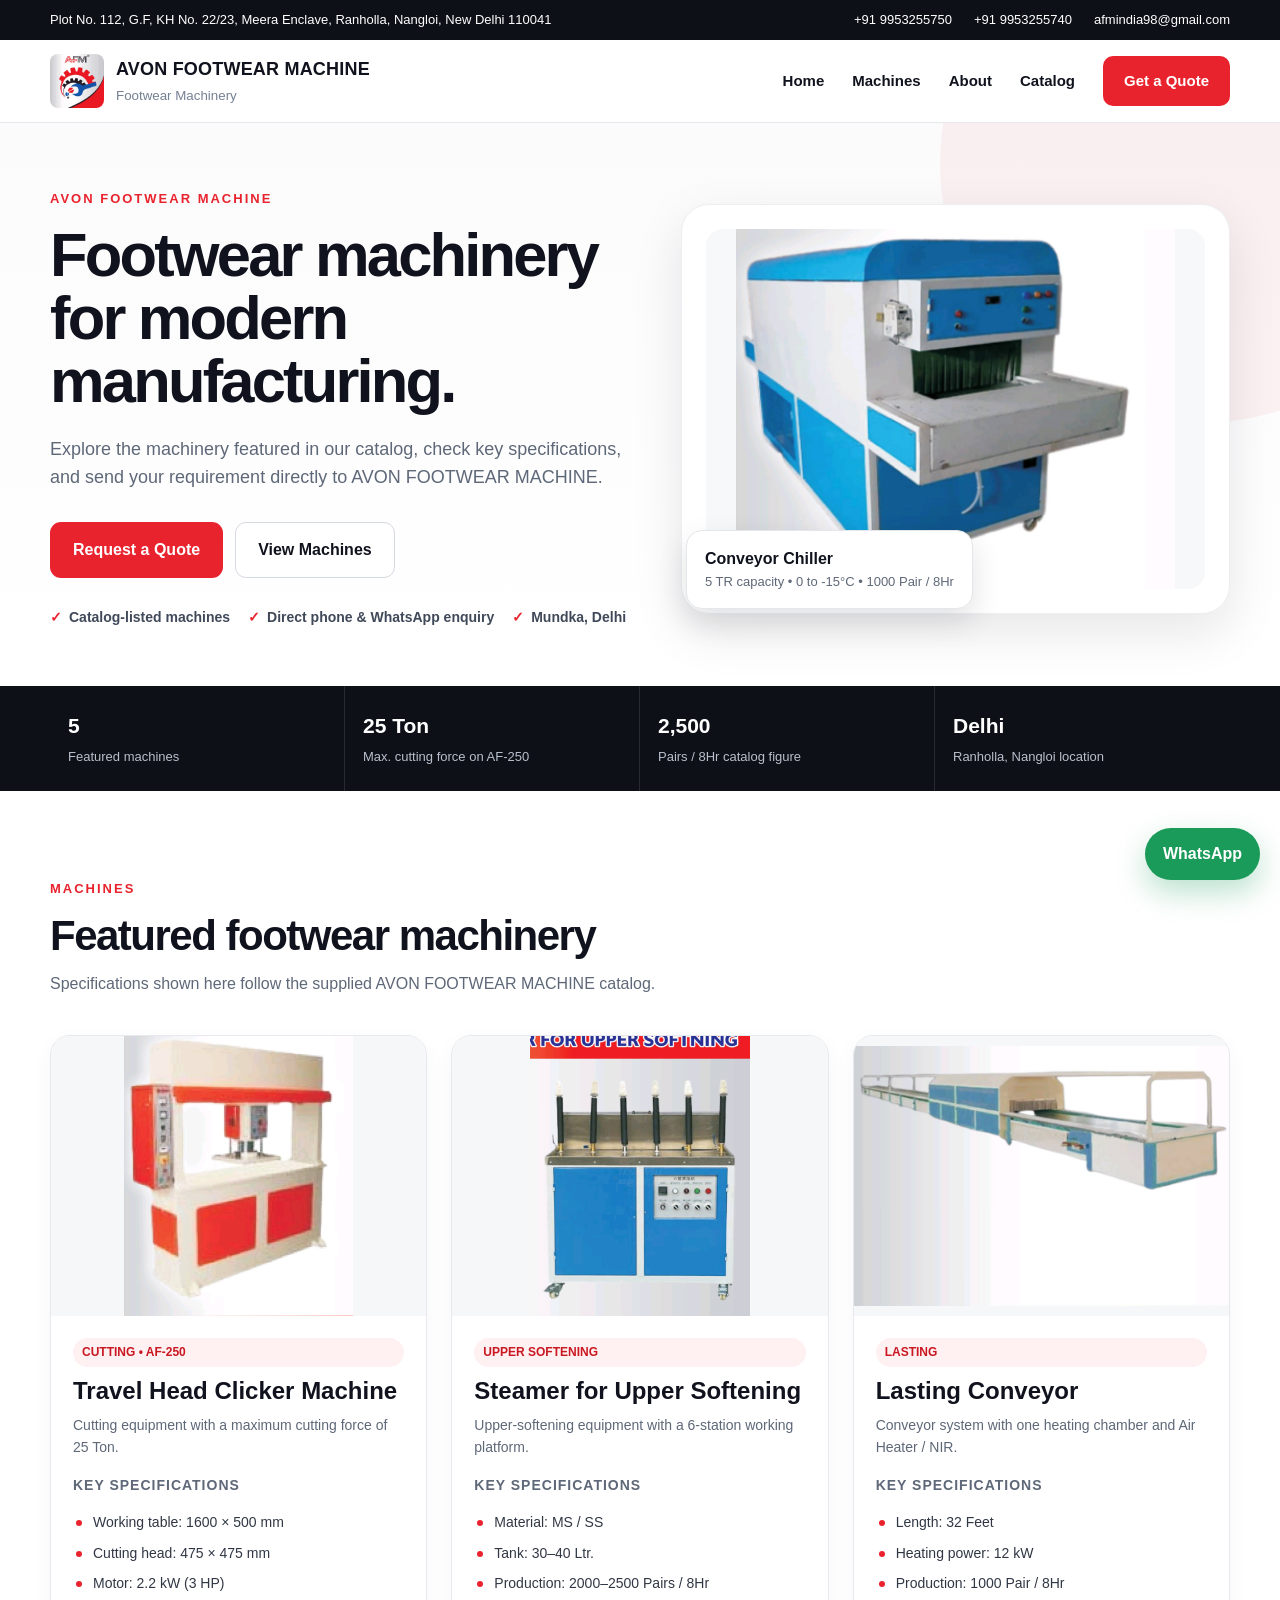
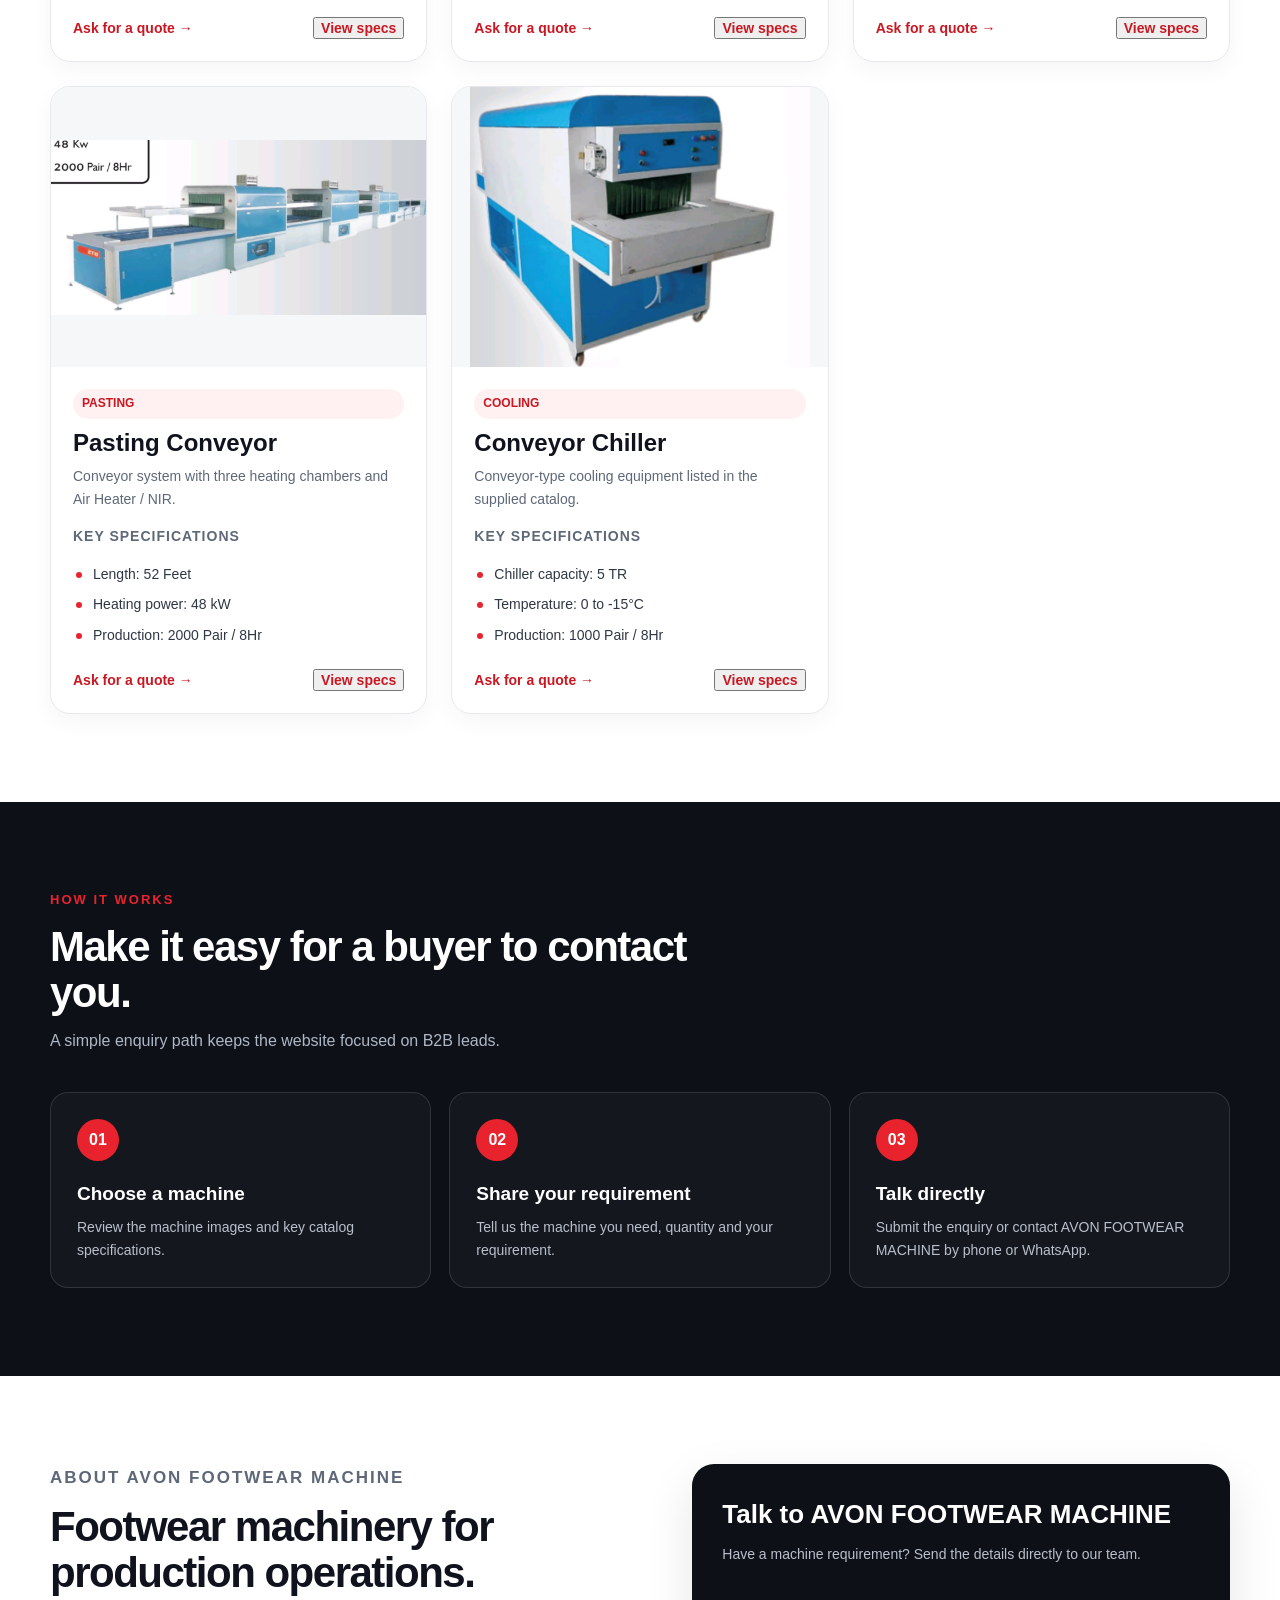
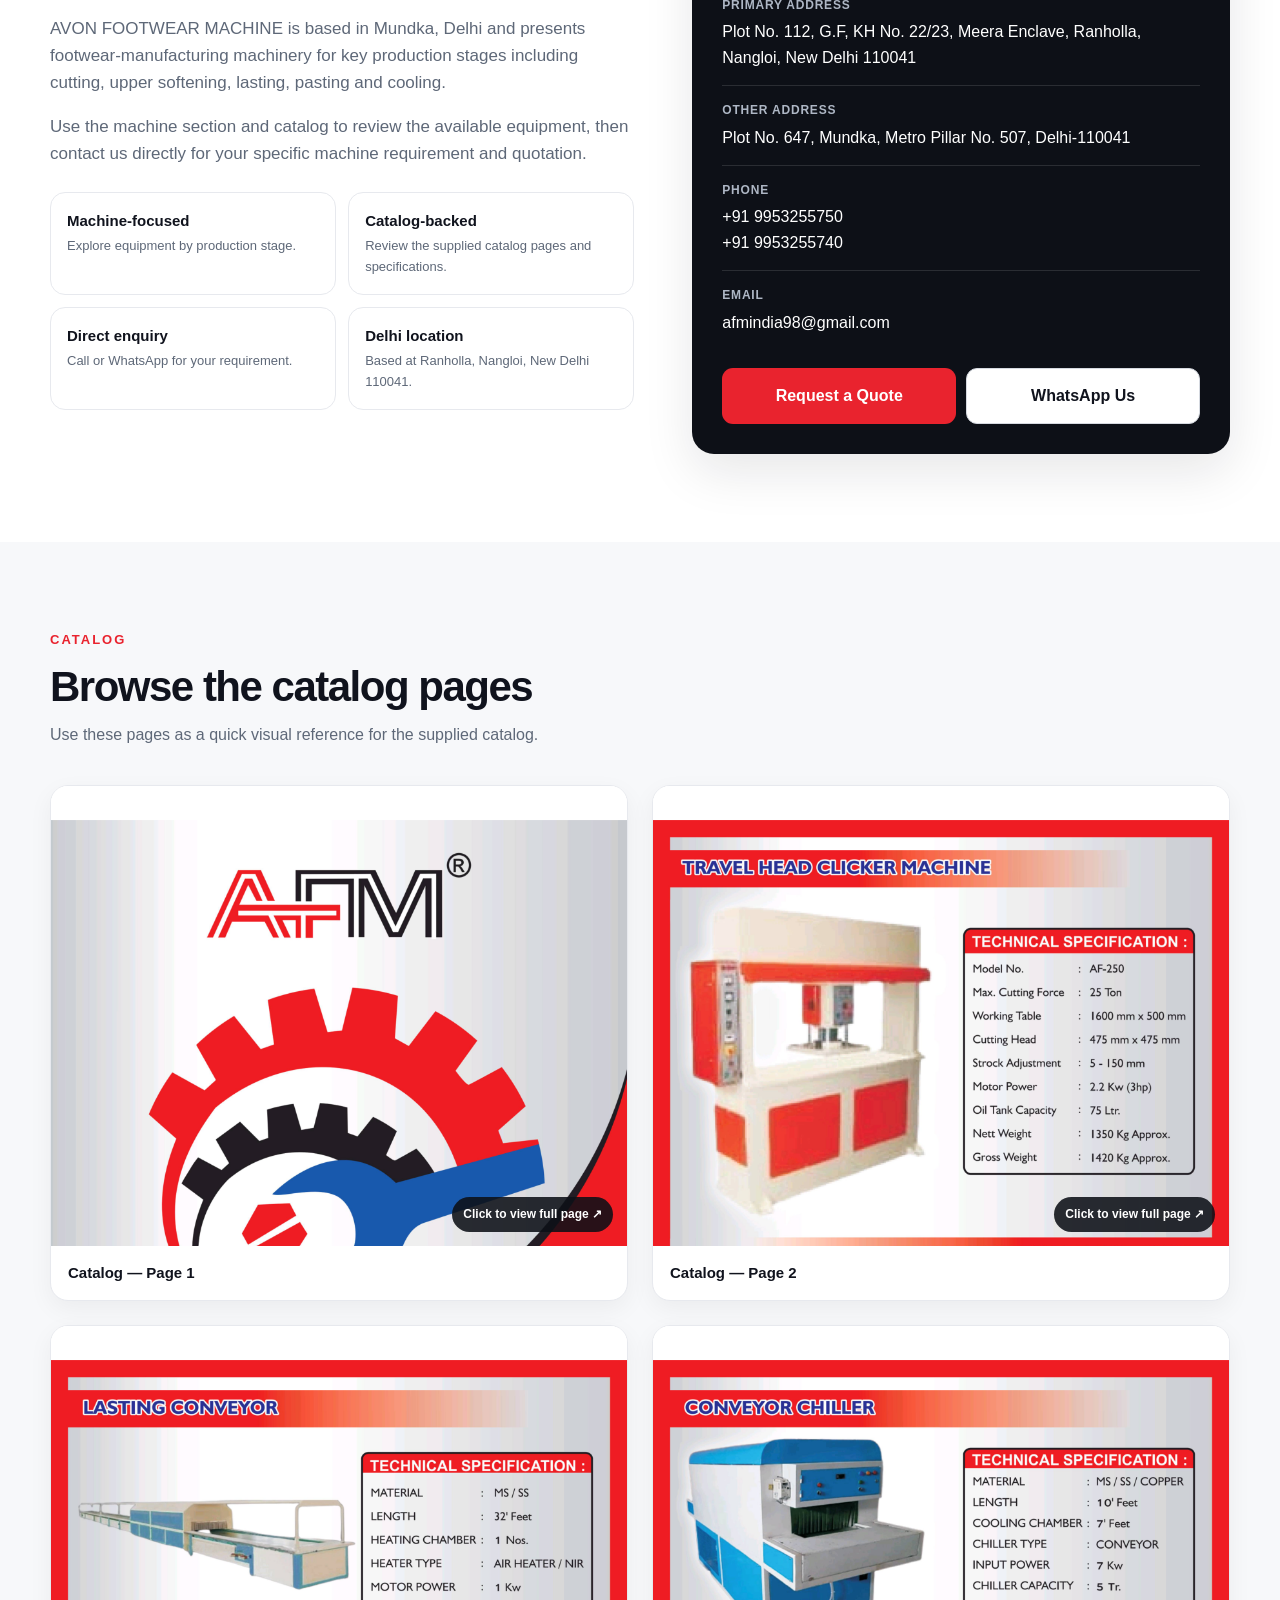
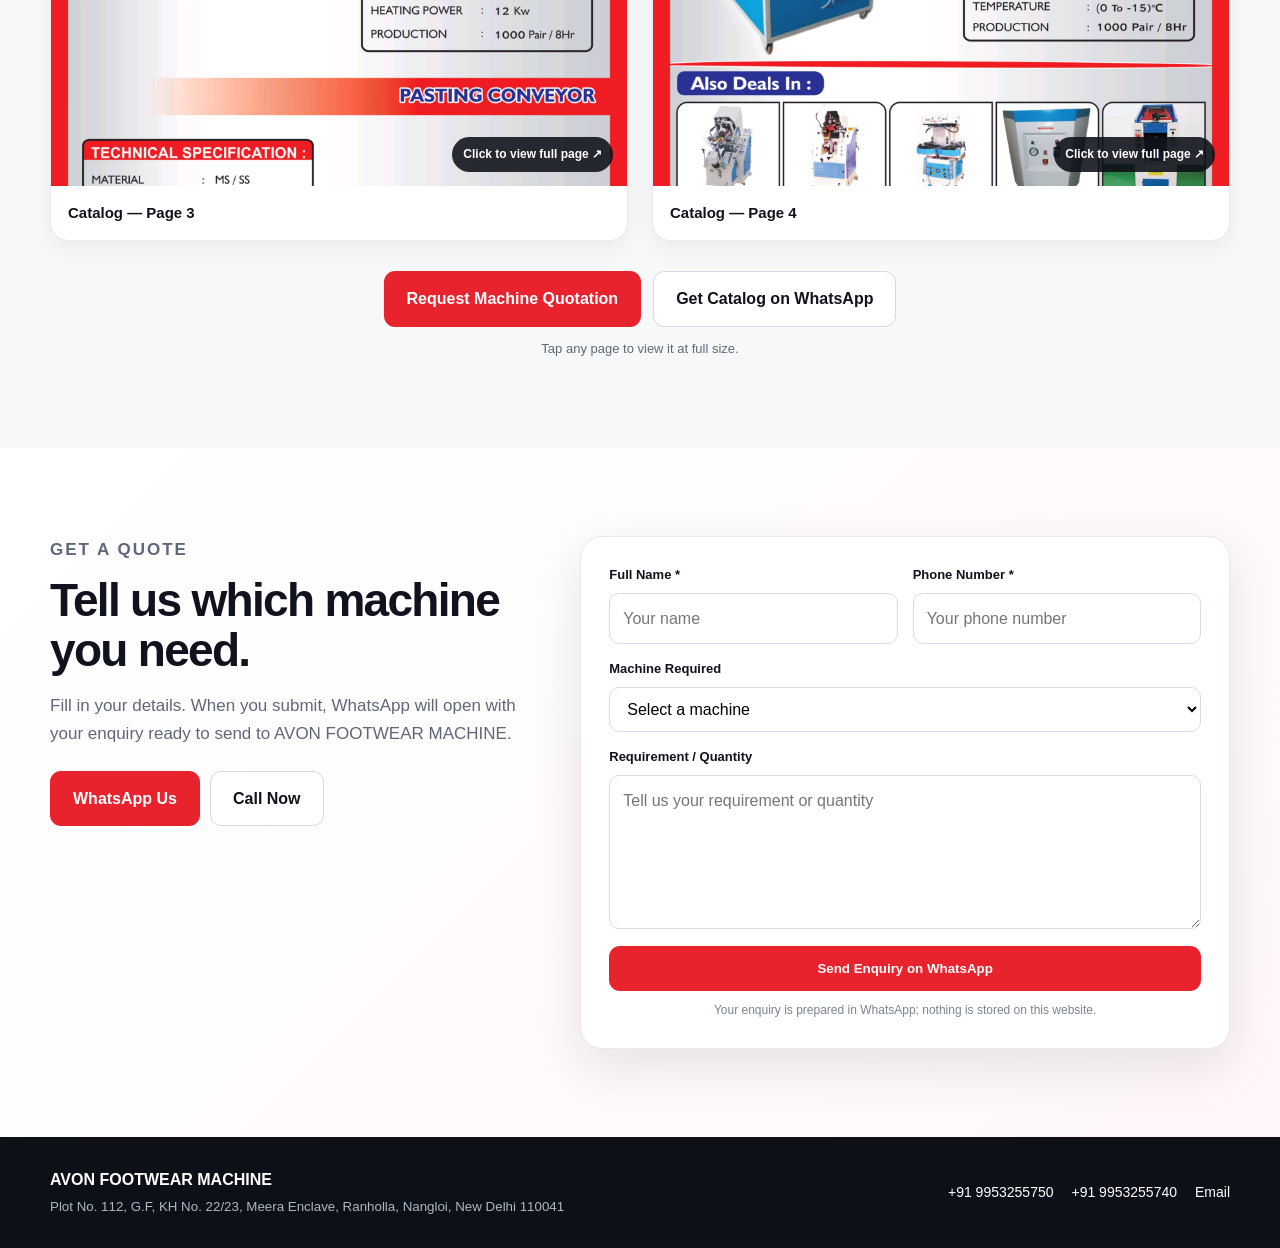
==== commit 572a0edb: "index.html" ====
--- a/index.html
+++ b/index.html
@@ -40,7 +40,7 @@
 <article class="product-card"><img class="product-img" src="conveyor-chiller.png" alt="Conveyor Chiller"><div class="product-body"><span class="tag">COOLING</span><h3>Conveyor Chiller</h3><p>Conveyor-type cooling equipment listed in the supplied catalog.</p><p class="spec-label">Key specifications</p><ul class="specs"><li>Chiller capacity: 5 TR</li><li>Temperature: 0 to -15°C</li><li>Production: 1000 Pair / 8Hr</li></ul><div class="card-actions"><a class="text-link" href="#quote" data-product="Conveyor Chiller">Ask for a quote →</a><button class="text-link details-btn" type="button">View specs</button></div><div class="details"><div class="detail"><b>Material:</b> MS / SS / Copper</div><div class="detail"><b>Length:</b> 10 Feet</div><div class="detail"><b>Cooling chamber:</b> 7 Feet</div><div class="detail"><b>Input power:</b> 7 kW</div></div></div></article>
 </div></div></section>
 <section class="section dark-section"><div class="container"><div class="section-heading"><p class="eyebrow">HOW IT WORKS</p><h2>Make it easy for a buyer to contact you.</h2><p>A simple enquiry path keeps the website focused on B2B leads.</p></div><div class="process-grid"><div class="process-card"><span class="step">01</span><h3>Choose a machine</h3><p>Review the machine images and key catalog specifications.</p></div><div class="process-card"><span class="step">02</span><h3>Share your requirement</h3><p>Tell us the machine you need, quantity and your requirement.</p></div><div class="process-card"><span class="step">03</span><h3>Talk directly</h3><p>Submit the enquiry or contact AVON FOOTWEAR MACHINE by phone or WhatsApp.</p></div></div></div></section>
-<section class="section" id="about"><div class="container about-grid"><div class="about-copy"><p class="eyebrow">ABOUT AVON FOOTWEAR MACHINE</p><h2>Footwear machinery for production operations.</h2><p>AVON FOOTWEAR MACHINE is based in Mundka, Delhi and presents footwear-manufacturing machinery for key production stages including cutting, upper softening, lasting, pasting and cooling.</p><p>Use the machine section and catalog to review the available equipment, then contact us directly for your specific machine requirement and quotation.</p><div class="about-points"><div class="about-point"><strong>Machine-focused</strong><span>Explore equipment by production stage.</span></div><div class="about-point"><strong>Catalog-backed</strong><span>Review the supplied catalog pages and specifications.</span></div><div class="about-point"><strong>Direct enquiry</strong><span>Call or WhatsApp for your requirement.</span></div><div class="about-point"><strong>Delhi location</strong><span>Based at Ranholla, Nangloi, New Delhi 110041.</span></div></div></div><div class="contact-box"><h3>Talk to AVON FOOTWEAR MACHINE</h3><p class="contact-intro">Have a machine requirement? Send the details directly to our team.</p><div class="contact-row"><b>Address</b>Plot No. 112, G.F, KH No. 22/23, Meera Enclave, Ranholla, Nangloi, New Delhi 110041</div><div class="contact-row"><b>Phone</b><a href="tel:+919953255750">+91 9953255750</a><br><a href="tel:+919953255740">+91 9953255740</a></div><div class="contact-row"><b>Email</b><a href="mailto:afmindia98@gmail.com">afmindia98@gmail.com</a></div><div class="contact-actions"><a class="btn btn-primary" href="#quote">Request a Quote</a><a class="btn btn-light" href="https://wa.me/919953255750?text=Hello%20AVON%20FOOTWEAR%20MACHINE%2C%20I%20have%20a%20footwear%20machinery%20requirement." target="_blank" rel="noopener">WhatsApp Us</a></div></div></div></section>
+<section class="section" id="about"><div class="container about-grid"><div class="about-copy"><p class="eyebrow">ABOUT AVON FOOTWEAR MACHINE</p><h2>Footwear machinery for production operations.</h2><p>AVON FOOTWEAR MACHINE is based in Mundka, Delhi and presents footwear-manufacturing machinery for key production stages including cutting, upper softening, lasting, pasting and cooling.</p><p>Use the machine section and catalog to review the available equipment, then contact us directly for your specific machine requirement and quotation.</p><div class="about-points"><div class="about-point"><strong>Machine-focused</strong><span>Explore equipment by production stage.</span></div><div class="about-point"><strong>Catalog-backed</strong><span>Review the supplied catalog pages and specifications.</span></div><div class="about-point"><strong>Direct enquiry</strong><span>Call or WhatsApp for your requirement.</span></div><div class="about-point"><strong>Delhi location</strong><span>Based at Ranholla, Nangloi, New Delhi 110041.</span></div></div></div><div class="contact-box"><h3>Talk to AVON FOOTWEAR MACHINE</h3><p class="contact-intro">Have a machine requirement? Send the details directly to our team.</p><div class="contact-row"><b>Primary Address</b>Plot No. 112, G.F, KH No. 22/23, Meera Enclave, Ranholla, Nangloi, New Delhi 110041</div><div class="contact-row"><b>Other Address</b>Plot No. 647, Mundka, Metro Pillar No. 507, Delhi-110041</div><div class="contact-row"><b>Phone</b><a href="tel:+919953255750">+91 9953255750</a><br><a href="tel:+919953255740">+91 9953255740</a></div><div class="contact-row"><b>Email</b><a href="mailto:afmindia98@gmail.com">afmindia98@gmail.com</a></div><div class="contact-actions"><a class="btn btn-primary" href="#quote">Request a Quote</a><a class="btn btn-light" href="https://wa.me/919953255750?text=Hello%20AVON%20FOOTWEAR%20MACHINE%2C%20I%20have%20a%20footwear%20machinery%20requirement." target="_blank" rel="noopener">WhatsApp Us</a></div></div></div></section>
 <section class="section catalog" id="catalog"><div class="container"><div class="section-heading"><p class="eyebrow">CATALOG</p><h2>Browse the catalog pages</h2><p>Use these pages as a quick visual reference for the supplied catalog.</p></div><div class="catalog-grid"><div class="catalog-card"><a href="catalog-page-1.png" target="_blank" rel="noopener"><img src="catalog-page-1.png" alt="AVON FOOTWEAR MACHINE catalog page 1"></a><span>Catalog — Page 1</span></div><div class="catalog-card"><a href="catalog-page-2.png" target="_blank" rel="noopener"><img src="catalog-page-2.png" alt="AVON FOOTWEAR MACHINE catalog page 2"></a><span>Catalog — Page 2</span></div><div class="catalog-card"><a href="catalog-page-3.png" target="_blank" rel="noopener"><img src="catalog-page-3.png" alt="AVON FOOTWEAR MACHINE catalog page 3"></a><span>Catalog — Page 3</span></div><div class="catalog-card"><a href="catalog-page-4.png" target="_blank" rel="noopener"><img src="catalog-page-4.png" alt="AVON FOOTWEAR MACHINE catalog page 4"></a><span>Catalog — Page 4</span></div></div><div class="catalog-actions"><a class="btn btn-primary" href="#quote">Request Machine Quotation</a><a class="btn btn-light" href="https://wa.me/919953255750?text=Hello%20AVON%20FOOTWEAR%20MACHINE%2C%20please%20share%20your%20latest%20machine%20catalog." target="_blank" rel="noopener">Get Catalog on WhatsApp</a></div><p class="catalog-note">Tap any page to view it at full size.</p></div></section>
 <section class="section quote" id="quote"><div class="container quote-grid"><div class="quote-copy"><p class="eyebrow">GET A QUOTE</p><h2>Tell us which machine you need.</h2><p>Fill in your details. When you submit, WhatsApp will open with your enquiry ready to send to AVON FOOTWEAR MACHINE.</p><div class="direct"><a class="btn btn-primary" href="https://wa.me/919953255750?text=Hello%20AVON%20FOOTWEAR%20MACHINE%2C%20I%20want%20a%20quotation." target="_blank" rel="noopener">WhatsApp Us</a><a class="btn btn-light" href="tel:+919953255750">Call Now</a></div></div><form class="form" id="leadForm"><div class="form-grid"><div class="field"><label for="name">Full Name *</label><input id="name" name="name" required placeholder="Your name"></div><div class="field"><label for="phone">Phone Number *</label><input id="phone" name="phone" required type="tel" placeholder="Your phone number"></div><div class="field full"><label for="machine">Machine Required</label><select id="machine" name="machine"><option value="">Select a machine</option><option>Travel Head Clicker Machine</option><option>Steamer for Upper Softening</option><option>Lasting Conveyor</option><option>Pasting Conveyor</option><option>Conveyor Chiller</option></select></div><div class="field full"><label for="message">Requirement / Quantity</label><textarea id="message" name="message" rows="5" placeholder="Tell us your requirement or quantity"></textarea></div></div><button class="btn btn-primary" type="submit">Send Enquiry on WhatsApp</button><p class="form-note">Your enquiry is prepared in WhatsApp; nothing is stored on this website.</p></form></div></section>
 </main>
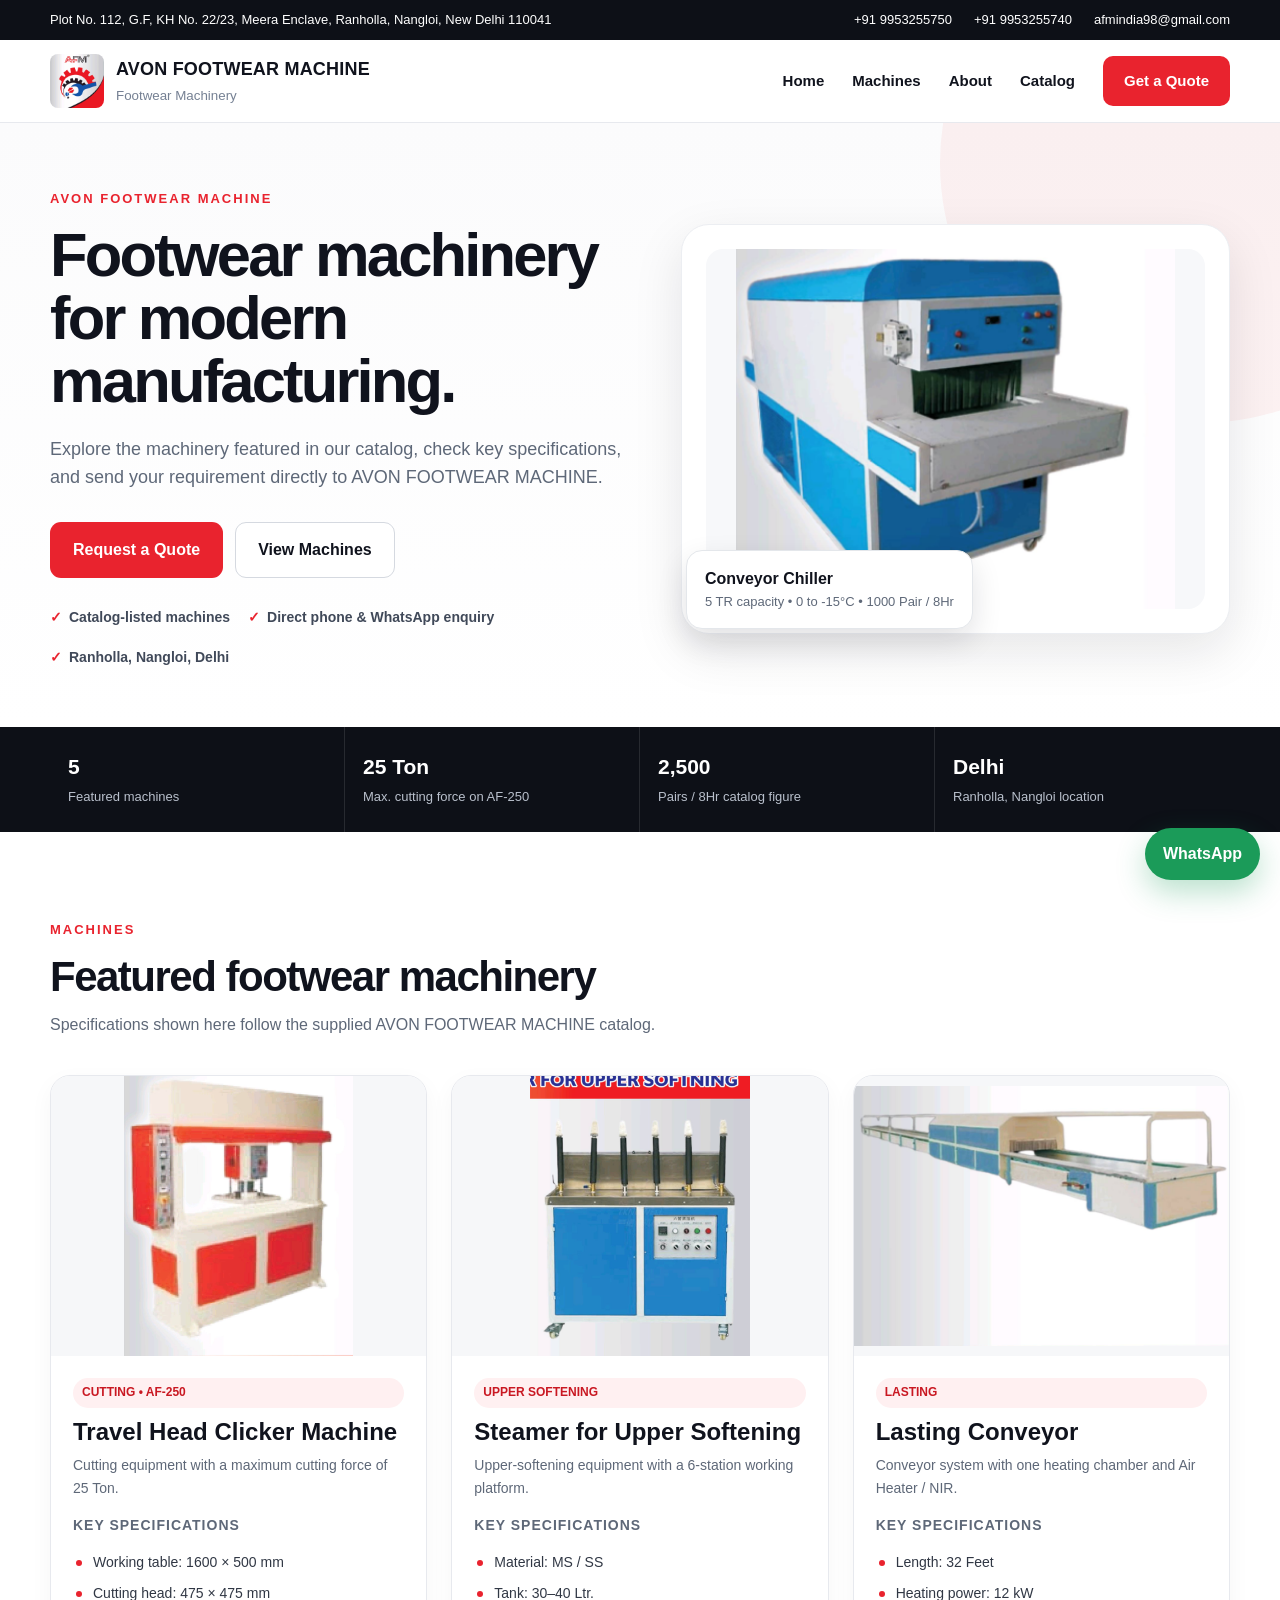
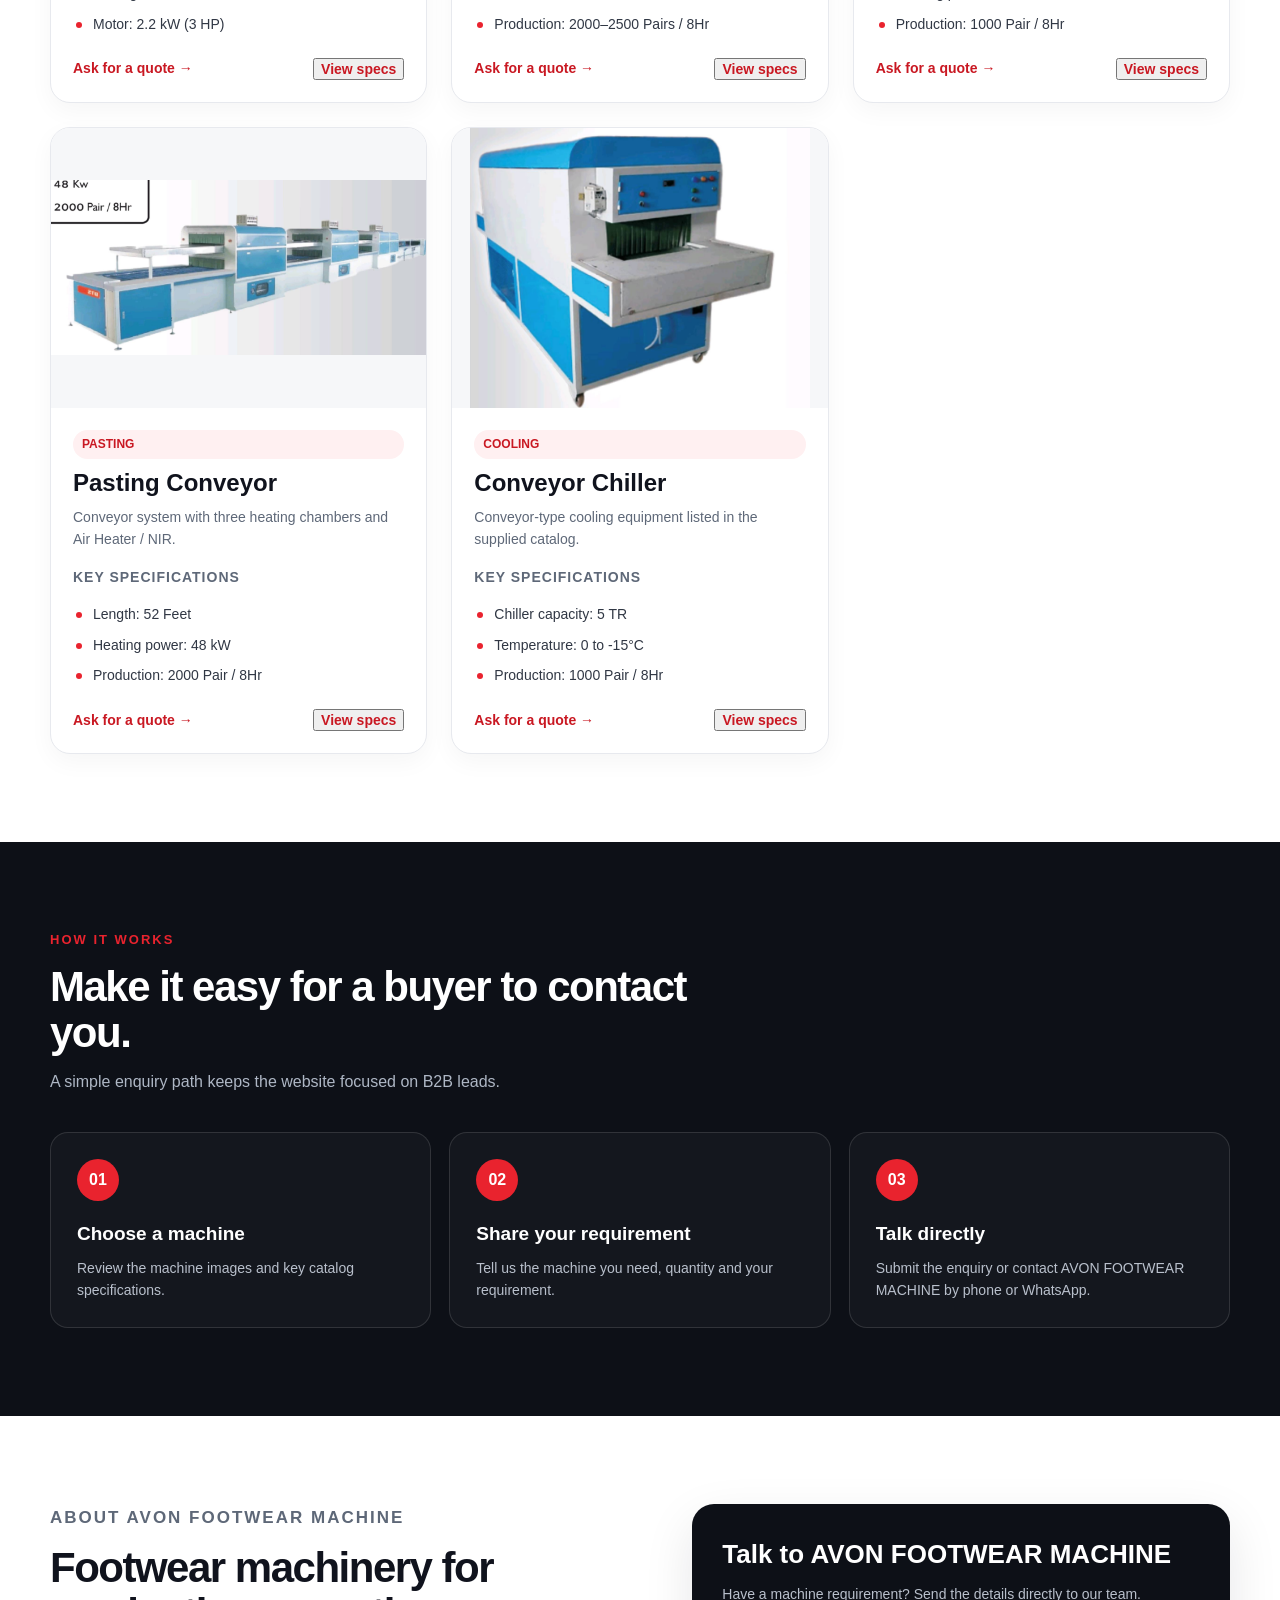
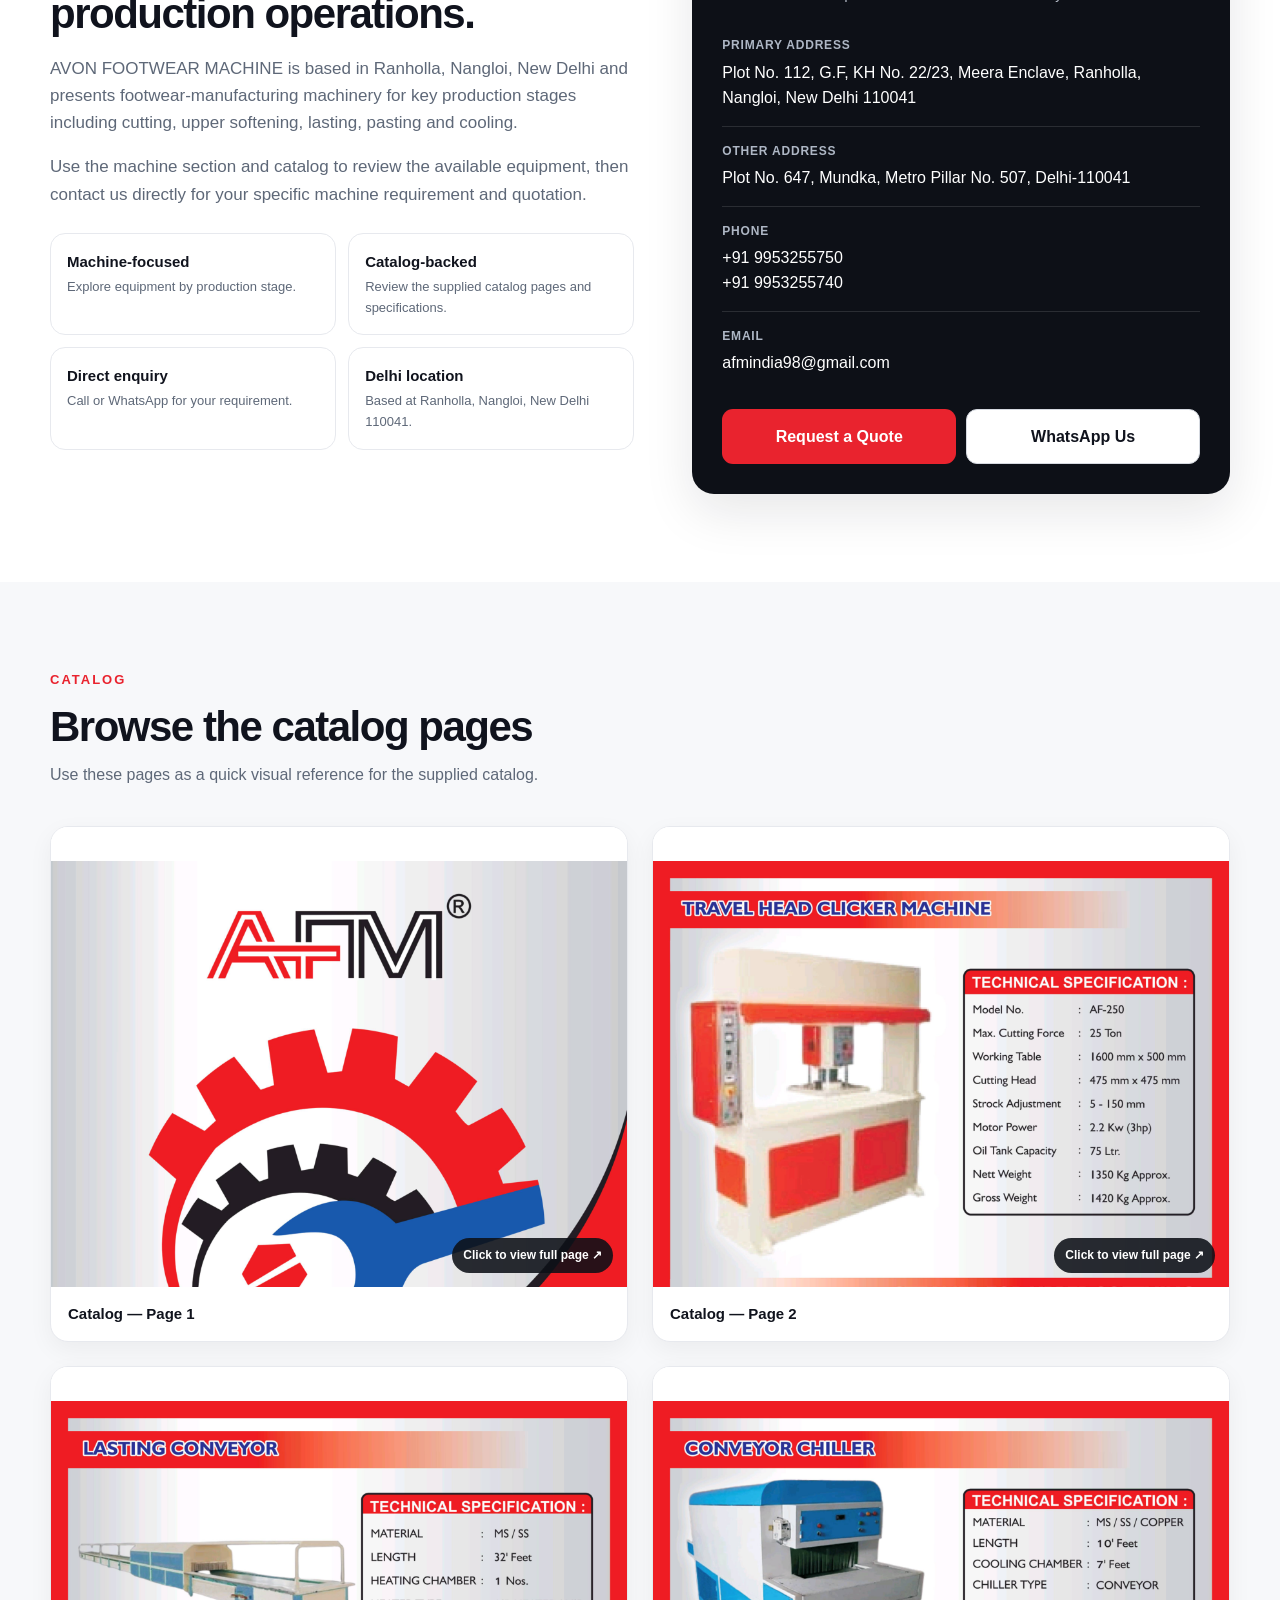
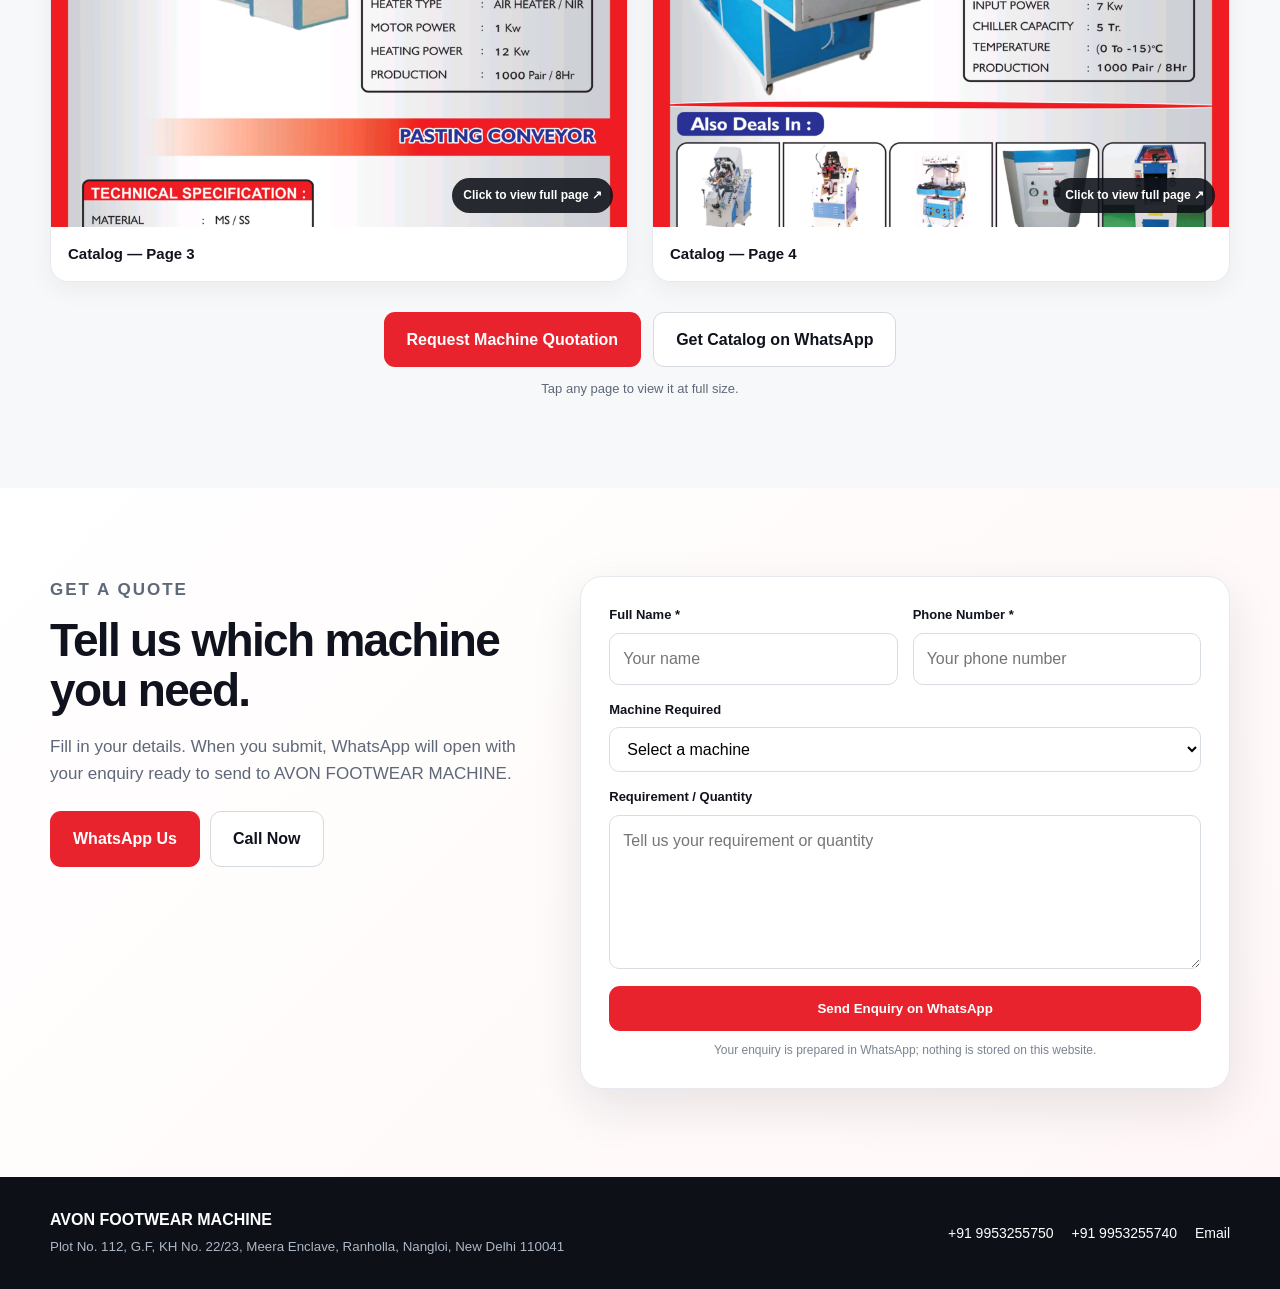
==== commit 677b8566: "index.html" ====
--- a/index.html
+++ b/index.html
@@ -5,7 +5,32 @@
 <meta name="viewport" content="width=device-width, initial-scale=1.0">
 <meta name="description" content="AVON FOOTWEAR MACHINE supplies footwear machinery in Delhi for cutting, upper softening, lasting, pasting and cooling. View machine specifications and request a quotation.">
 <meta name="robots" content="index,follow">
-<title>Footwear Machinery Manufacturer in Delhi | AVON FOOTWEAR MACHINE</title>
+<link rel="canonical" href="https://afmindia98.github.io/avon-footwear-machines/">
+<meta property="og:title" content="Footwear Machinery Manufacturer in Delhi | AVON FOOTWEAR MACHINE">
+<meta property="og:description" content="AVON FOOTWEAR MACHINE supplies footwear machinery in Delhi for cutting, upper softening, lasting, pasting and cooling. View machine specifications and request a quotation.">
+<meta property="og:type" content="website">
+<meta property="og:url" content="https://afmindia98.github.io/avon-footwear-machines/">
+<meta property="og:image" content="https://afmindia98.github.io/avon-footwear-machines/company-logo.jpg">
+<script type="application/ld+json">
+{
+  "@context": "https://schema.org",
+  "@type": "LocalBusiness",
+  "@id": "https://afmindia98.github.io/avon-footwear-machines/#organization",
+  "name": "AVON FOOTWEAR MACHINE",
+  "url": "https://afmindia98.github.io/avon-footwear-machines/",
+  "logo": "https://afmindia98.github.io/avon-footwear-machines/company-logo.jpg",
+  "description": "AVON FOOTWEAR MACHINE supplies footwear machinery for cutting, upper softening, lasting, pasting and cooling.",
+  "telephone": "+91 9953255750",
+  "email": "afmindia98@gmail.com",
+  "address": {
+    "@type": "PostalAddress",
+    "streetAddress": "Plot No. 112, G.F, KH No. 22/23, Meera Enclave, Ranholla, Nangloi",
+    "addressLocality": "New Delhi",
+    "postalCode": "110041",
+    "addressCountry": "IN"
+  }
+}
+</script><title>Footwear Machinery Manufacturer in Delhi | AVON FOOTWEAR MACHINE</title>
 <style>
 :root{--red:#e9232e;--red2:#c91822;--ink:#10131d;--muted:#5e6878;--line:#e7e9ee;--soft:#f6f7f9;--white:#fff;--green:#1b9b59;--shadow:0 18px 50px rgba(16,19,29,.10);--radius:20px;--max:1180px}
 *{box-sizing:border-box}html{scroll-behavior:smooth}body{margin:0;font-family:Arial,Helvetica,sans-serif;color:var(--ink);background:#fff;line-height:1.6}a{text-decoration:none;color:inherit}.container{width:min(var(--max),calc(100% - 36px));margin:auto}
@@ -30,7 +55,7 @@
 <header class="topbar"><div class="container topbar-inner"><div>Plot No. 112, G.F, KH No. 22/23, Meera Enclave, Ranholla, Nangloi, New Delhi 110041</div><div class="top-contact"><a href="tel:+919953255750">+91 9953255750</a><a href="tel:+919953255740">+91 9953255740</a><a href="mailto:afmindia98@gmail.com">afmindia98@gmail.com</a></div></div></header>
 <nav class="nav"><div class="container nav-inner"><a class="brand" href="#home" aria-label="AVON FOOTWEAR MACHINE home"><img class="brand-logo" src="company-logo.jpg" alt="AVON FOOTWEAR MACHINE logo"><span class="brand-copy"><strong>AVON FOOTWEAR MACHINE</strong><small>Footwear Machinery</small></span></a><button class="menu-toggle" id="menuToggle" aria-label="Open menu">☰</button><div class="nav-links" id="navLinks"><a href="#home">Home</a><a href="#machines">Machines</a><a href="#about">About</a><a href="#catalog">Catalog</a><a class="nav-cta" href="#quote">Get a Quote</a></div></div></nav>
 <main id="home">
-<section class="hero"><div class="container hero-grid"><div><p class="eyebrow">AVON FOOTWEAR MACHINE</p><h1>Footwear machinery for modern manufacturing.</h1><p class="hero-text">Explore the machinery featured in our catalog, check key specifications, and send your requirement directly to AVON FOOTWEAR MACHINE.</p><div class="actions"><a class="btn btn-primary" href="#quote">Request a Quote</a><a class="btn btn-light" href="#machines">View Machines</a></div><div class="hero-points"><span>Catalog-listed machines</span><span>Direct phone &amp; WhatsApp enquiry</span><span>Mundka, Delhi</span></div></div><div class="hero-visual"><div class="hero-visual-frame"><img src="conveyor-chiller.png" alt="Conveyor Chiller - AVON FOOTWEAR MACHINE"></div><div class="hero-badge"><strong>Conveyor Chiller</strong><span>5 TR capacity • 0 to -15°C • 1000 Pair / 8Hr</span></div></div></div></section>
+<section class="hero"><div class="container hero-grid"><div><p class="eyebrow">AVON FOOTWEAR MACHINE</p><h1>Footwear machinery for modern manufacturing.</h1><p class="hero-text">Explore the machinery featured in our catalog, check key specifications, and send your requirement directly to AVON FOOTWEAR MACHINE.</p><div class="actions"><a class="btn btn-primary" href="#quote">Request a Quote</a><a class="btn btn-light" href="#machines">View Machines</a></div><div class="hero-points"><span>Catalog-listed machines</span><span>Direct phone &amp; WhatsApp enquiry</span><span>Ranholla, Nangloi, Delhi</span></div></div><div class="hero-visual"><div class="hero-visual-frame"><img src="conveyor-chiller.png" alt="Conveyor Chiller - AVON FOOTWEAR MACHINE"></div><div class="hero-badge"><strong>Conveyor Chiller</strong><span>5 TR capacity • 0 to -15°C • 1000 Pair / 8Hr</span></div></div></div></section>
 <section class="quick"><div class="container quick-grid"><div class="quick-item"><strong>5</strong><span>Featured machines</span></div><div class="quick-item"><strong>25 Ton</strong><span>Max. cutting force on AF-250</span></div><div class="quick-item"><strong>2,500</strong><span>Pairs / 8Hr catalog figure</span></div><div class="quick-item"><strong>Delhi</strong><span>Ranholla, Nangloi location</span></div></div></section>
 <section class="section" id="machines"><div class="container"><div class="section-heading"><p class="eyebrow">MACHINES</p><h2>Featured footwear machinery</h2><p>Specifications shown here follow the supplied AVON FOOTWEAR MACHINE catalog.</p></div><div class="product-grid">
 <article class="product-card"><img class="product-img" src="travel-head-clicker.png" alt="Travel Head Clicker Machine AF-250"><div class="product-body"><span class="tag">CUTTING • AF-250</span><h3>Travel Head Clicker Machine</h3><p>Cutting equipment with a maximum cutting force of 25 Ton.</p><p class="spec-label">Key specifications</p><ul class="specs"><li>Working table: 1600 × 500 mm</li><li>Cutting head: 475 × 475 mm</li><li>Motor: 2.2 kW (3 HP)</li></ul><div class="card-actions"><a class="text-link" href="#quote" data-product="Travel Head Clicker Machine">Ask for a quote →</a><button class="text-link details-btn" type="button">View specs</button></div><div class="details"><div class="detail"><b>Stroke adjustment:</b> 5–150 mm</div><div class="detail"><b>Oil tank:</b> 75 L</div><div class="detail"><b>Nett weight:</b> 1350 kg approx.</div><div class="detail"><b>Gross weight:</b> 1420 kg approx.</div></div></div></article>
@@ -40,7 +65,7 @@
 <article class="product-card"><img class="product-img" src="conveyor-chiller.png" alt="Conveyor Chiller"><div class="product-body"><span class="tag">COOLING</span><h3>Conveyor Chiller</h3><p>Conveyor-type cooling equipment listed in the supplied catalog.</p><p class="spec-label">Key specifications</p><ul class="specs"><li>Chiller capacity: 5 TR</li><li>Temperature: 0 to -15°C</li><li>Production: 1000 Pair / 8Hr</li></ul><div class="card-actions"><a class="text-link" href="#quote" data-product="Conveyor Chiller">Ask for a quote →</a><button class="text-link details-btn" type="button">View specs</button></div><div class="details"><div class="detail"><b>Material:</b> MS / SS / Copper</div><div class="detail"><b>Length:</b> 10 Feet</div><div class="detail"><b>Cooling chamber:</b> 7 Feet</div><div class="detail"><b>Input power:</b> 7 kW</div></div></div></article>
 </div></div></section>
 <section class="section dark-section"><div class="container"><div class="section-heading"><p class="eyebrow">HOW IT WORKS</p><h2>Make it easy for a buyer to contact you.</h2><p>A simple enquiry path keeps the website focused on B2B leads.</p></div><div class="process-grid"><div class="process-card"><span class="step">01</span><h3>Choose a machine</h3><p>Review the machine images and key catalog specifications.</p></div><div class="process-card"><span class="step">02</span><h3>Share your requirement</h3><p>Tell us the machine you need, quantity and your requirement.</p></div><div class="process-card"><span class="step">03</span><h3>Talk directly</h3><p>Submit the enquiry or contact AVON FOOTWEAR MACHINE by phone or WhatsApp.</p></div></div></div></section>
-<section class="section" id="about"><div class="container about-grid"><div class="about-copy"><p class="eyebrow">ABOUT AVON FOOTWEAR MACHINE</p><h2>Footwear machinery for production operations.</h2><p>AVON FOOTWEAR MACHINE is based in Mundka, Delhi and presents footwear-manufacturing machinery for key production stages including cutting, upper softening, lasting, pasting and cooling.</p><p>Use the machine section and catalog to review the available equipment, then contact us directly for your specific machine requirement and quotation.</p><div class="about-points"><div class="about-point"><strong>Machine-focused</strong><span>Explore equipment by production stage.</span></div><div class="about-point"><strong>Catalog-backed</strong><span>Review the supplied catalog pages and specifications.</span></div><div class="about-point"><strong>Direct enquiry</strong><span>Call or WhatsApp for your requirement.</span></div><div class="about-point"><strong>Delhi location</strong><span>Based at Ranholla, Nangloi, New Delhi 110041.</span></div></div></div><div class="contact-box"><h3>Talk to AVON FOOTWEAR MACHINE</h3><p class="contact-intro">Have a machine requirement? Send the details directly to our team.</p><div class="contact-row"><b>Primary Address</b>Plot No. 112, G.F, KH No. 22/23, Meera Enclave, Ranholla, Nangloi, New Delhi 110041</div><div class="contact-row"><b>Other Address</b>Plot No. 647, Mundka, Metro Pillar No. 507, Delhi-110041</div><div class="contact-row"><b>Phone</b><a href="tel:+919953255750">+91 9953255750</a><br><a href="tel:+919953255740">+91 9953255740</a></div><div class="contact-row"><b>Email</b><a href="mailto:afmindia98@gmail.com">afmindia98@gmail.com</a></div><div class="contact-actions"><a class="btn btn-primary" href="#quote">Request a Quote</a><a class="btn btn-light" href="https://wa.me/919953255750?text=Hello%20AVON%20FOOTWEAR%20MACHINE%2C%20I%20have%20a%20footwear%20machinery%20requirement." target="_blank" rel="noopener">WhatsApp Us</a></div></div></div></section>
+<section class="section" id="about"><div class="container about-grid"><div class="about-copy"><p class="eyebrow">ABOUT AVON FOOTWEAR MACHINE</p><h2>Footwear machinery for production operations.</h2><p>AVON FOOTWEAR MACHINE is based in Ranholla, Nangloi, New Delhi and presents footwear-manufacturing machinery for key production stages including cutting, upper softening, lasting, pasting and cooling.</p><p>Use the machine section and catalog to review the available equipment, then contact us directly for your specific machine requirement and quotation.</p><div class="about-points"><div class="about-point"><strong>Machine-focused</strong><span>Explore equipment by production stage.</span></div><div class="about-point"><strong>Catalog-backed</strong><span>Review the supplied catalog pages and specifications.</span></div><div class="about-point"><strong>Direct enquiry</strong><span>Call or WhatsApp for your requirement.</span></div><div class="about-point"><strong>Delhi location</strong><span>Based at Ranholla, Nangloi, New Delhi 110041.</span></div></div></div><div class="contact-box"><h3>Talk to AVON FOOTWEAR MACHINE</h3><p class="contact-intro">Have a machine requirement? Send the details directly to our team.</p><div class="contact-row"><b>Primary Address</b>Plot No. 112, G.F, KH No. 22/23, Meera Enclave, Ranholla, Nangloi, New Delhi 110041</div><div class="contact-row"><b>Other Address</b>Plot No. 647, Mundka, Metro Pillar No. 507, Delhi-110041</div><div class="contact-row"><b>Phone</b><a href="tel:+919953255750">+91 9953255750</a><br><a href="tel:+919953255740">+91 9953255740</a></div><div class="contact-row"><b>Email</b><a href="mailto:afmindia98@gmail.com">afmindia98@gmail.com</a></div><div class="contact-actions"><a class="btn btn-primary" href="#quote">Request a Quote</a><a class="btn btn-light" href="https://wa.me/919953255750?text=Hello%20AVON%20FOOTWEAR%20MACHINE%2C%20I%20have%20a%20footwear%20machinery%20requirement." target="_blank" rel="noopener">WhatsApp Us</a></div></div></div></section>
 <section class="section catalog" id="catalog"><div class="container"><div class="section-heading"><p class="eyebrow">CATALOG</p><h2>Browse the catalog pages</h2><p>Use these pages as a quick visual reference for the supplied catalog.</p></div><div class="catalog-grid"><div class="catalog-card"><a href="catalog-page-1.png" target="_blank" rel="noopener"><img src="catalog-page-1.png" alt="AVON FOOTWEAR MACHINE catalog page 1"></a><span>Catalog — Page 1</span></div><div class="catalog-card"><a href="catalog-page-2.png" target="_blank" rel="noopener"><img src="catalog-page-2.png" alt="AVON FOOTWEAR MACHINE catalog page 2"></a><span>Catalog — Page 2</span></div><div class="catalog-card"><a href="catalog-page-3.png" target="_blank" rel="noopener"><img src="catalog-page-3.png" alt="AVON FOOTWEAR MACHINE catalog page 3"></a><span>Catalog — Page 3</span></div><div class="catalog-card"><a href="catalog-page-4.png" target="_blank" rel="noopener"><img src="catalog-page-4.png" alt="AVON FOOTWEAR MACHINE catalog page 4"></a><span>Catalog — Page 4</span></div></div><div class="catalog-actions"><a class="btn btn-primary" href="#quote">Request Machine Quotation</a><a class="btn btn-light" href="https://wa.me/919953255750?text=Hello%20AVON%20FOOTWEAR%20MACHINE%2C%20please%20share%20your%20latest%20machine%20catalog." target="_blank" rel="noopener">Get Catalog on WhatsApp</a></div><p class="catalog-note">Tap any page to view it at full size.</p></div></section>
 <section class="section quote" id="quote"><div class="container quote-grid"><div class="quote-copy"><p class="eyebrow">GET A QUOTE</p><h2>Tell us which machine you need.</h2><p>Fill in your details. When you submit, WhatsApp will open with your enquiry ready to send to AVON FOOTWEAR MACHINE.</p><div class="direct"><a class="btn btn-primary" href="https://wa.me/919953255750?text=Hello%20AVON%20FOOTWEAR%20MACHINE%2C%20I%20want%20a%20quotation." target="_blank" rel="noopener">WhatsApp Us</a><a class="btn btn-light" href="tel:+919953255750">Call Now</a></div></div><form class="form" id="leadForm"><div class="form-grid"><div class="field"><label for="name">Full Name *</label><input id="name" name="name" required placeholder="Your name"></div><div class="field"><label for="phone">Phone Number *</label><input id="phone" name="phone" required type="tel" placeholder="Your phone number"></div><div class="field full"><label for="machine">Machine Required</label><select id="machine" name="machine"><option value="">Select a machine</option><option>Travel Head Clicker Machine</option><option>Steamer for Upper Softening</option><option>Lasting Conveyor</option><option>Pasting Conveyor</option><option>Conveyor Chiller</option></select></div><div class="field full"><label for="message">Requirement / Quantity</label><textarea id="message" name="message" rows="5" placeholder="Tell us your requirement or quantity"></textarea></div></div><button class="btn btn-primary" type="submit">Send Enquiry on WhatsApp</button><p class="form-note">Your enquiry is prepared in WhatsApp; nothing is stored on this website.</p></form></div></section>
 </main>
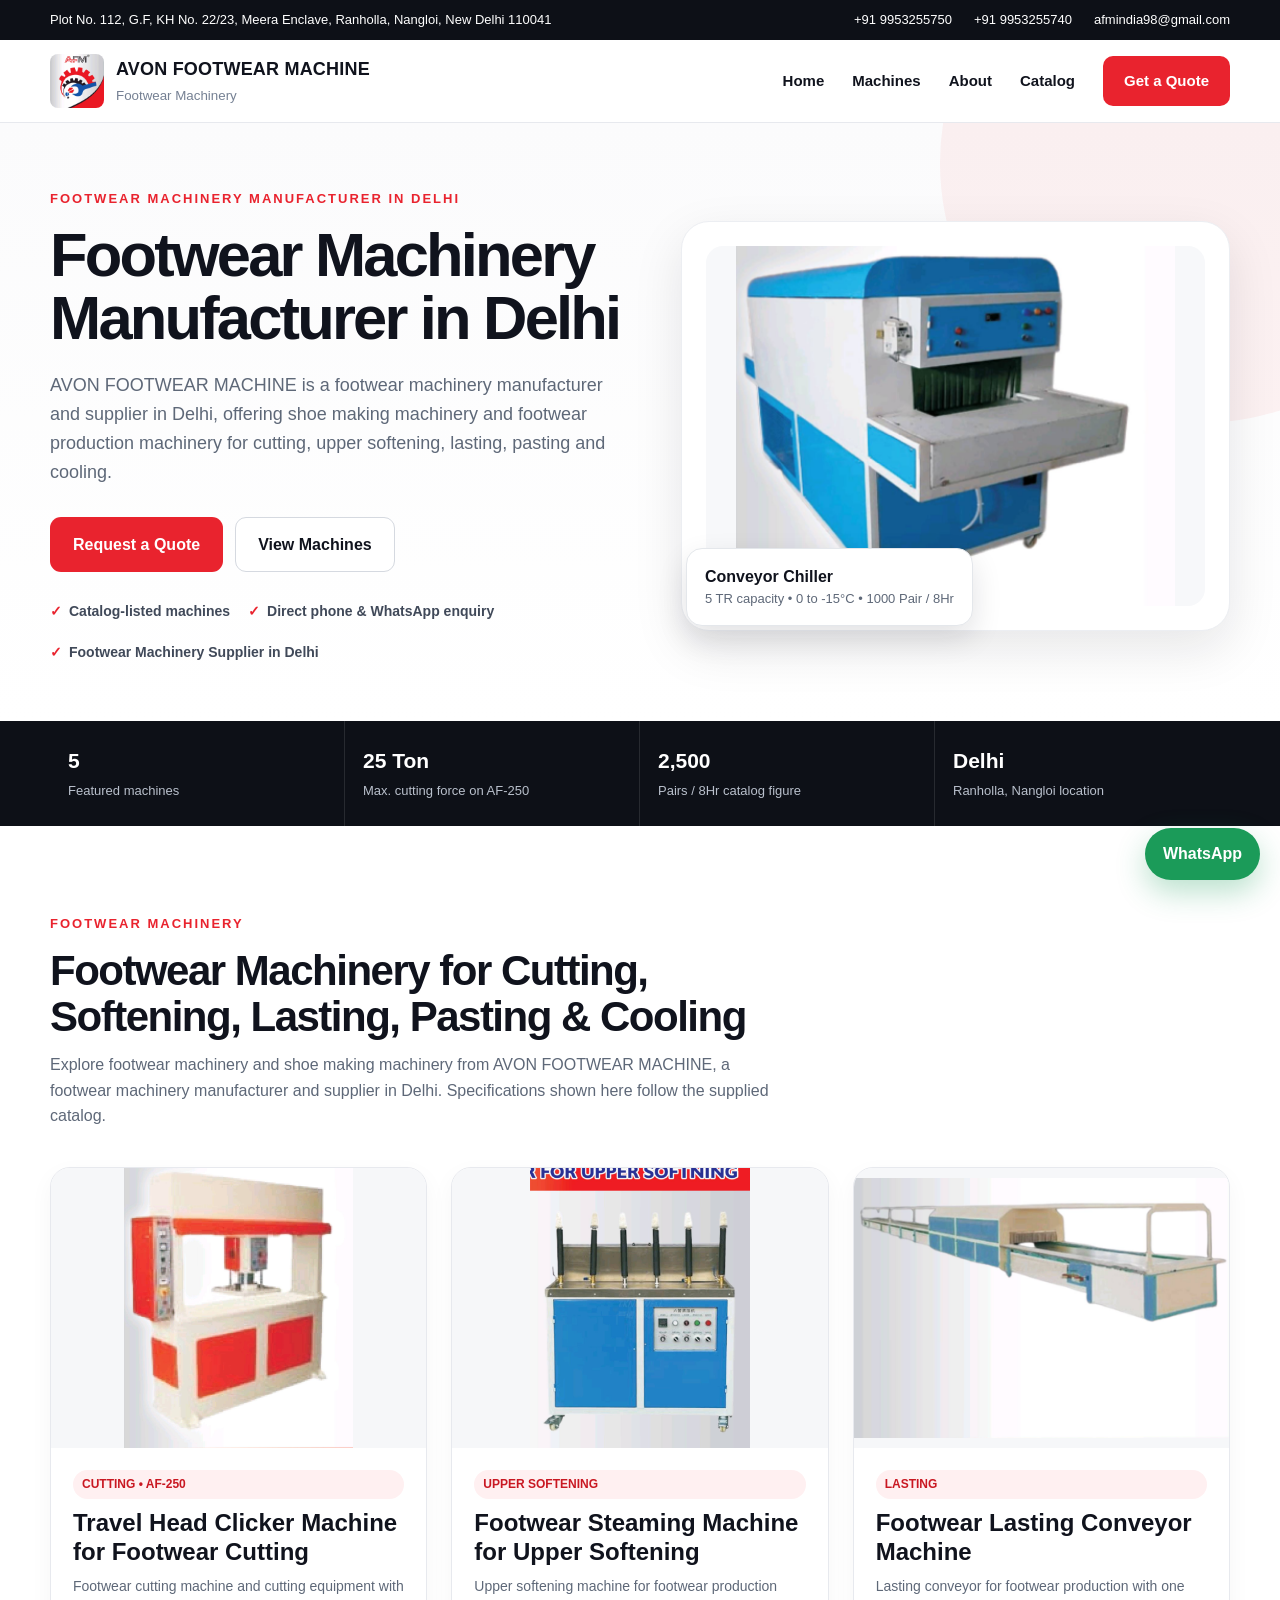
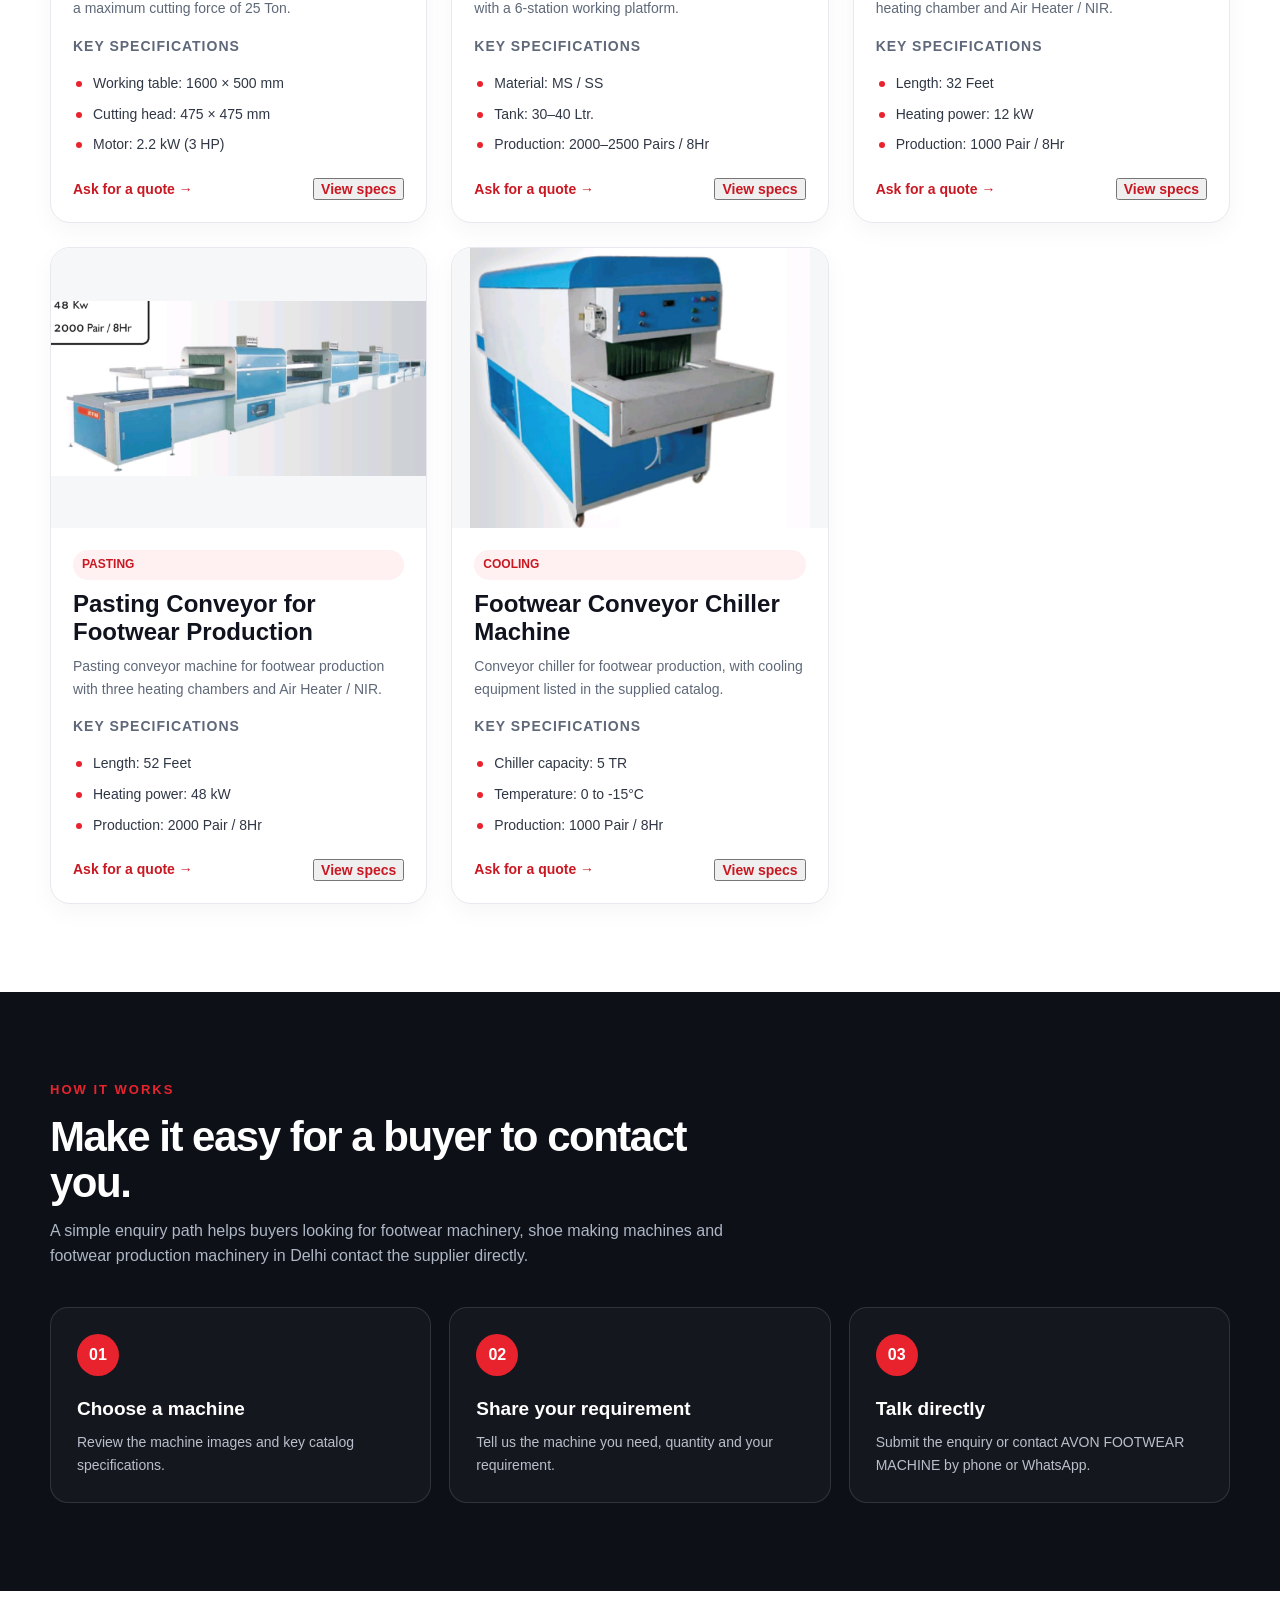
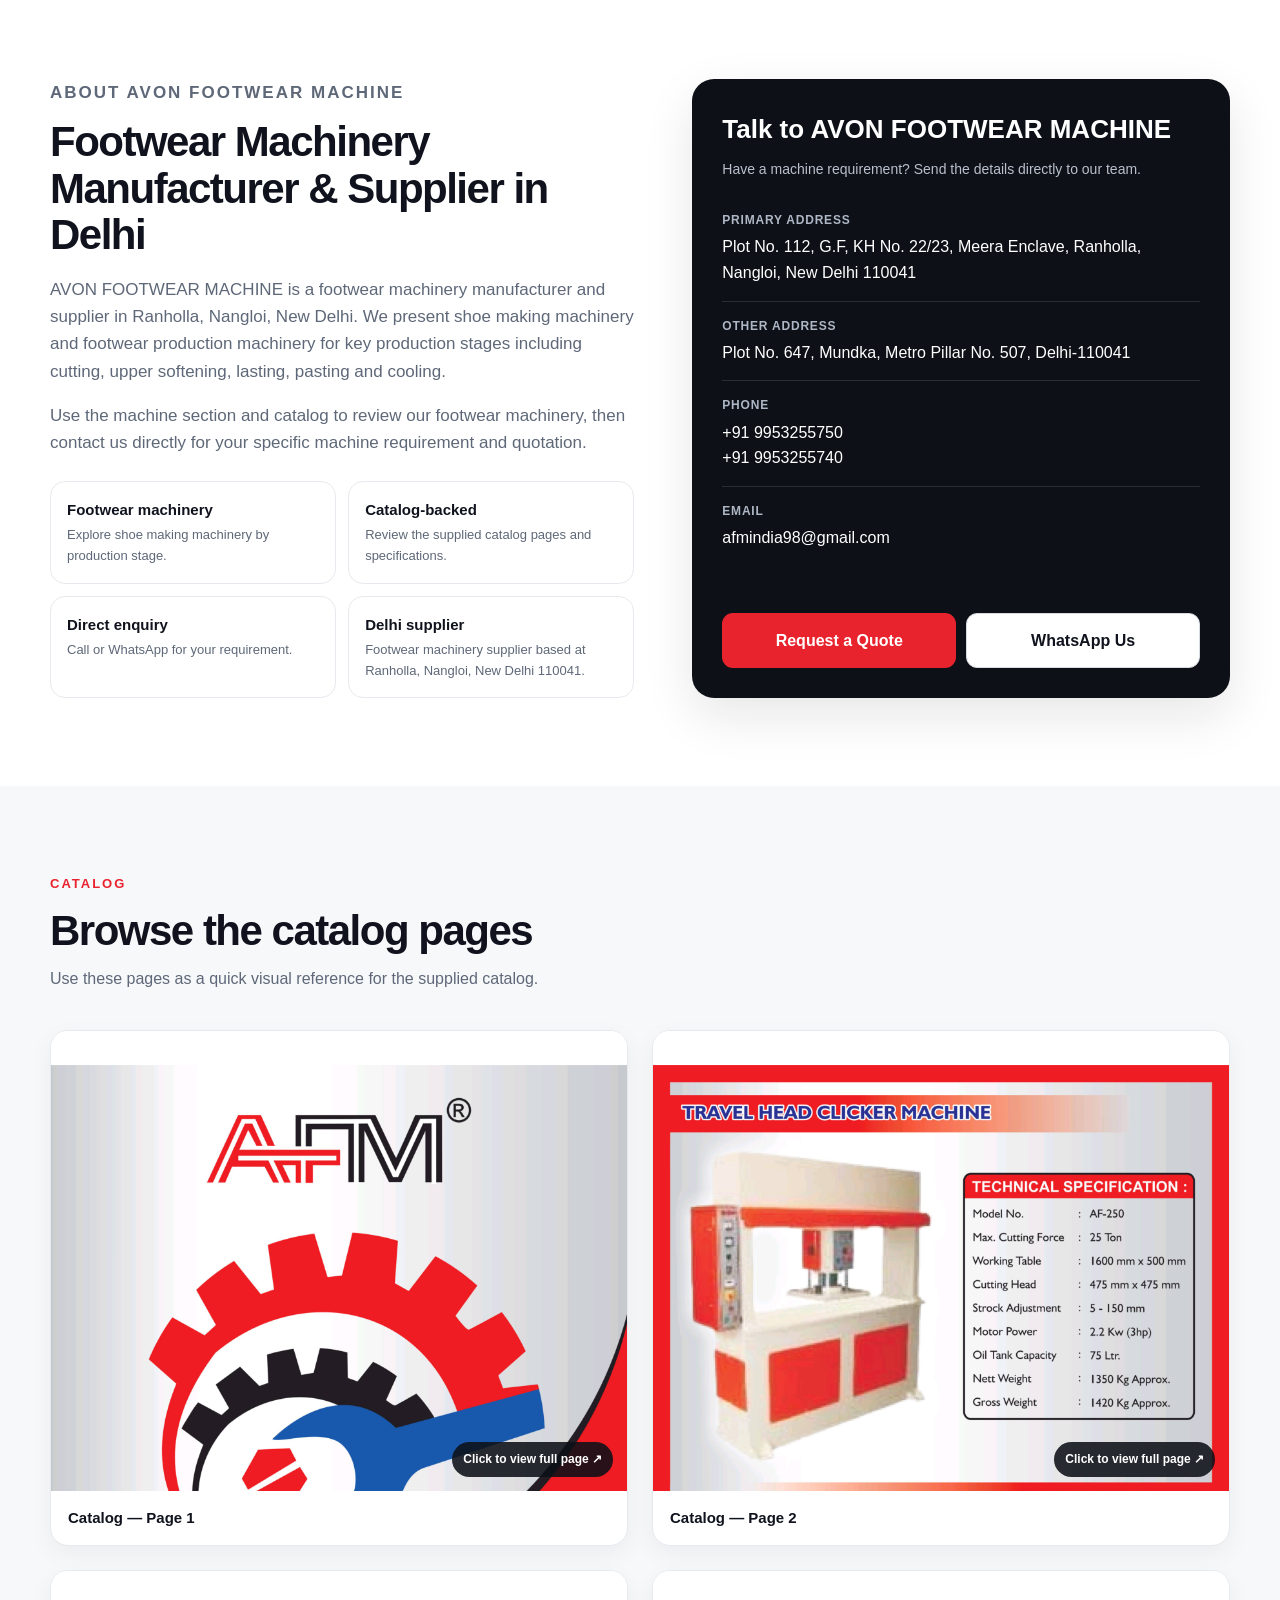
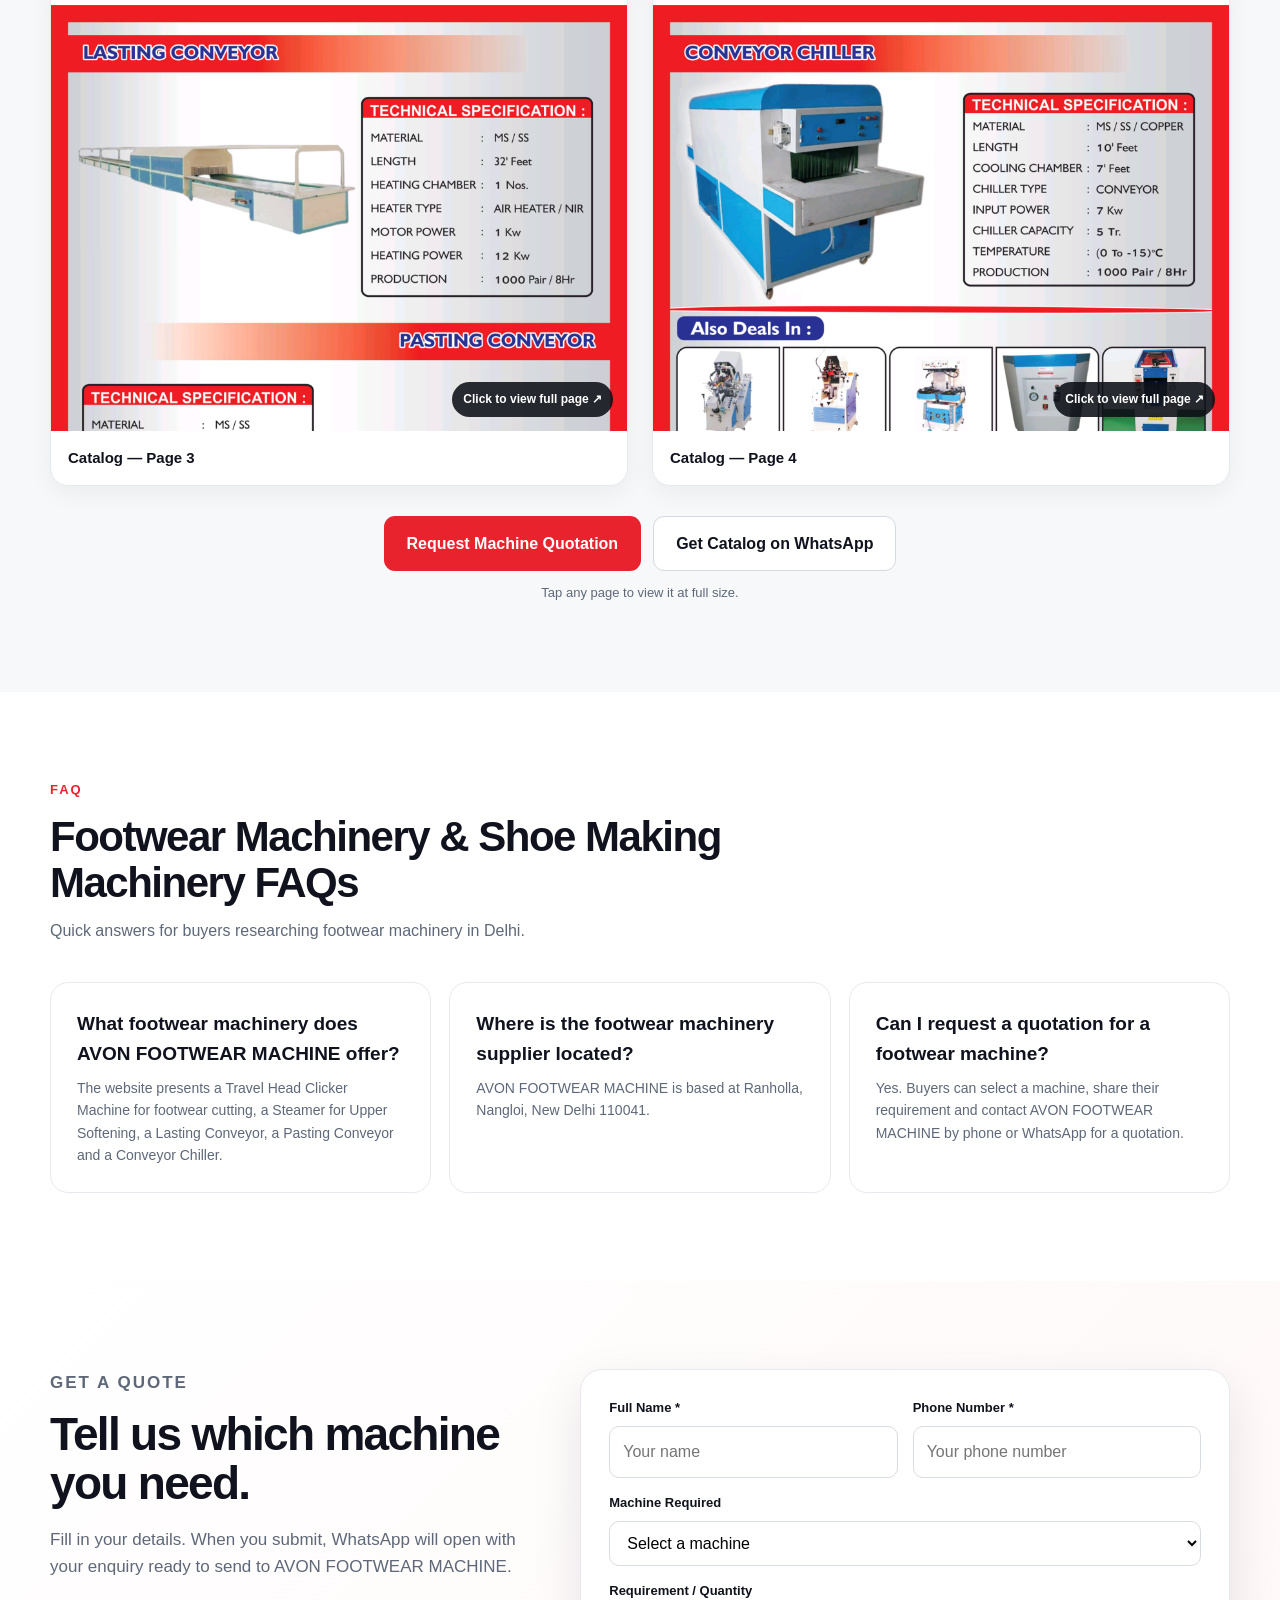
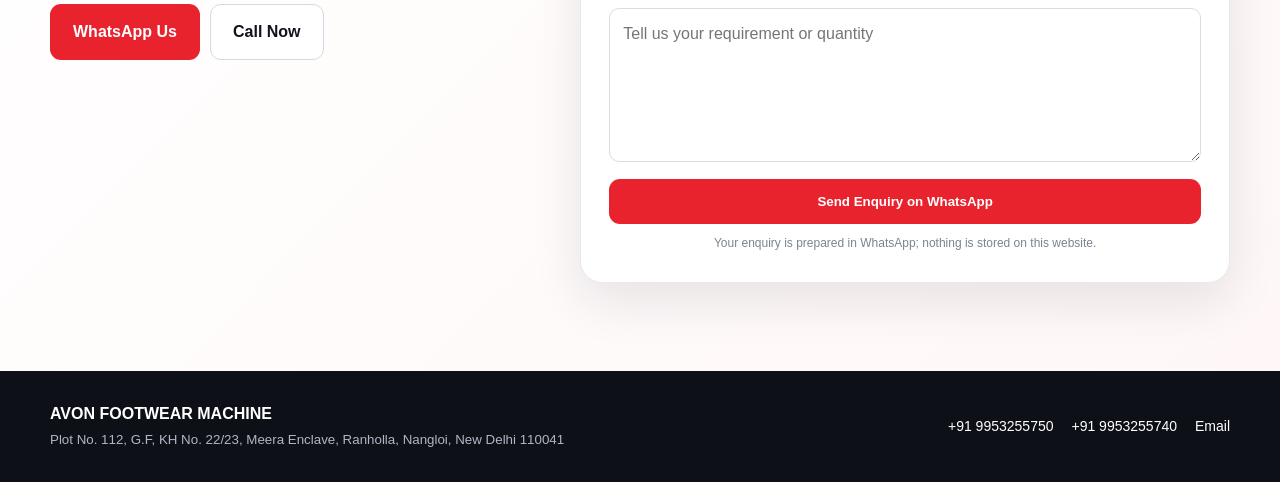
==== commit 9f8ac685: "index.html" ====
--- a/index.html
+++ b/index.html
@@ -3,11 +3,11 @@
 <head>
 <meta charset="UTF-8">
 <meta name="viewport" content="width=device-width, initial-scale=1.0">
-<meta name="description" content="AVON FOOTWEAR MACHINE supplies footwear machinery in Delhi for cutting, upper softening, lasting, pasting and cooling. View machine specifications and request a quotation.">
+<meta name="description" content="AVON FOOTWEAR MACHINE is a footwear machinery manufacturer and supplier in Delhi offering shoe making machinery, footwear cutting machines, upper softening machines, lasting conveyors, pasting conveyors and conveyor chillers. Request a quotation.">
 <meta name="robots" content="index,follow">
 <link rel="canonical" href="https://afmindia98.github.io/avon-footwear-machines/">
 <meta property="og:title" content="Footwear Machinery Manufacturer in Delhi | AVON FOOTWEAR MACHINE">
-<meta property="og:description" content="AVON FOOTWEAR MACHINE supplies footwear machinery in Delhi for cutting, upper softening, lasting, pasting and cooling. View machine specifications and request a quotation.">
+<meta property="og:description" content="AVON FOOTWEAR MACHINE is a footwear machinery manufacturer and supplier in Delhi offering shoe making machinery, footwear cutting machines, upper softening machines, lasting conveyors, pasting conveyors and conveyor chillers. Request a quotation.">
 <meta property="og:type" content="website">
 <meta property="og:url" content="https://afmindia98.github.io/avon-footwear-machines/">
 <meta property="og:image" content="https://afmindia98.github.io/avon-footwear-machines/company-logo.jpg">
@@ -19,7 +19,7 @@
   "name": "AVON FOOTWEAR MACHINE",
   "url": "https://afmindia98.github.io/avon-footwear-machines/",
   "logo": "https://afmindia98.github.io/avon-footwear-machines/company-logo.jpg",
-  "description": "AVON FOOTWEAR MACHINE supplies footwear machinery for cutting, upper softening, lasting, pasting and cooling.",
+  "description": "AVON FOOTWEAR MACHINE is a footwear machinery manufacturer and supplier in Delhi offering shoe making machinery, footwear cutting machines, upper softening machines, lasting conveyors, pasting conveyors and conveyor chillers.",
   "telephone": "+91 9953255750",
   "email": "afmindia98@gmail.com",
   "address": {
@@ -55,19 +55,19 @@
 <header class="topbar"><div class="container topbar-inner"><div>Plot No. 112, G.F, KH No. 22/23, Meera Enclave, Ranholla, Nangloi, New Delhi 110041</div><div class="top-contact"><a href="tel:+919953255750">+91 9953255750</a><a href="tel:+919953255740">+91 9953255740</a><a href="mailto:afmindia98@gmail.com">afmindia98@gmail.com</a></div></div></header>
 <nav class="nav"><div class="container nav-inner"><a class="brand" href="#home" aria-label="AVON FOOTWEAR MACHINE home"><img class="brand-logo" src="company-logo.jpg" alt="AVON FOOTWEAR MACHINE logo"><span class="brand-copy"><strong>AVON FOOTWEAR MACHINE</strong><small>Footwear Machinery</small></span></a><button class="menu-toggle" id="menuToggle" aria-label="Open menu">☰</button><div class="nav-links" id="navLinks"><a href="#home">Home</a><a href="#machines">Machines</a><a href="#about">About</a><a href="#catalog">Catalog</a><a class="nav-cta" href="#quote">Get a Quote</a></div></div></nav>
 <main id="home">
-<section class="hero"><div class="container hero-grid"><div><p class="eyebrow">AVON FOOTWEAR MACHINE</p><h1>Footwear machinery for modern manufacturing.</h1><p class="hero-text">Explore the machinery featured in our catalog, check key specifications, and send your requirement directly to AVON FOOTWEAR MACHINE.</p><div class="actions"><a class="btn btn-primary" href="#quote">Request a Quote</a><a class="btn btn-light" href="#machines">View Machines</a></div><div class="hero-points"><span>Catalog-listed machines</span><span>Direct phone &amp; WhatsApp enquiry</span><span>Ranholla, Nangloi, Delhi</span></div></div><div class="hero-visual"><div class="hero-visual-frame"><img src="conveyor-chiller.png" alt="Conveyor Chiller - AVON FOOTWEAR MACHINE"></div><div class="hero-badge"><strong>Conveyor Chiller</strong><span>5 TR capacity • 0 to -15°C • 1000 Pair / 8Hr</span></div></div></div></section>
+<section class="hero"><div class="container hero-grid"><div><p class="eyebrow">FOOTWEAR MACHINERY MANUFACTURER IN DELHI</p><h1>Footwear Machinery Manufacturer in Delhi</h1><p class="hero-text">AVON FOOTWEAR MACHINE is a footwear machinery manufacturer and supplier in Delhi, offering shoe making machinery and footwear production machinery for cutting, upper softening, lasting, pasting and cooling.</p><div class="actions"><a class="btn btn-primary" href="#quote">Request a Quote</a><a class="btn btn-light" href="#machines">View Machines</a></div><div class="hero-points"><span>Catalog-listed machines</span><span>Direct phone &amp; WhatsApp enquiry</span><span>Footwear Machinery Supplier in Delhi</span></div></div><div class="hero-visual"><div class="hero-visual-frame"><img src="conveyor-chiller.png" alt="Conveyor Chiller - AVON FOOTWEAR MACHINE"></div><div class="hero-badge"><strong>Conveyor Chiller</strong><span>5 TR capacity • 0 to -15°C • 1000 Pair / 8Hr</span></div></div></div></section>
 <section class="quick"><div class="container quick-grid"><div class="quick-item"><strong>5</strong><span>Featured machines</span></div><div class="quick-item"><strong>25 Ton</strong><span>Max. cutting force on AF-250</span></div><div class="quick-item"><strong>2,500</strong><span>Pairs / 8Hr catalog figure</span></div><div class="quick-item"><strong>Delhi</strong><span>Ranholla, Nangloi location</span></div></div></section>
-<section class="section" id="machines"><div class="container"><div class="section-heading"><p class="eyebrow">MACHINES</p><h2>Featured footwear machinery</h2><p>Specifications shown here follow the supplied AVON FOOTWEAR MACHINE catalog.</p></div><div class="product-grid">
-<article class="product-card"><img class="product-img" src="travel-head-clicker.png" alt="Travel Head Clicker Machine AF-250"><div class="product-body"><span class="tag">CUTTING • AF-250</span><h3>Travel Head Clicker Machine</h3><p>Cutting equipment with a maximum cutting force of 25 Ton.</p><p class="spec-label">Key specifications</p><ul class="specs"><li>Working table: 1600 × 500 mm</li><li>Cutting head: 475 × 475 mm</li><li>Motor: 2.2 kW (3 HP)</li></ul><div class="card-actions"><a class="text-link" href="#quote" data-product="Travel Head Clicker Machine">Ask for a quote →</a><button class="text-link details-btn" type="button">View specs</button></div><div class="details"><div class="detail"><b>Stroke adjustment:</b> 5–150 mm</div><div class="detail"><b>Oil tank:</b> 75 L</div><div class="detail"><b>Nett weight:</b> 1350 kg approx.</div><div class="detail"><b>Gross weight:</b> 1420 kg approx.</div></div></div></article>
-<article class="product-card"><img class="product-img" src="steamer-upper-softening.png" alt="Steamer for Upper Softening"><div class="product-body"><span class="tag">UPPER SOFTENING</span><h3>Steamer for Upper Softening</h3><p>Upper-softening equipment with a 6-station working platform.</p><p class="spec-label">Key specifications</p><ul class="specs"><li>Material: MS / SS</li><li>Tank: 30–40 Ltr.</li><li>Production: 2000–2500 Pairs / 8Hr</li></ul><div class="card-actions"><a class="text-link" href="#quote" data-product="Steamer for Upper Softening">Ask for a quote →</a><button class="text-link details-btn" type="button">View specs</button></div><div class="details"><div class="detail"><b>Voltage:</b> 380 V / 50 Hz</div><div class="detail"><b>Working platform:</b> 6 station</div><div class="detail"><b>Power:</b> 7.5 kW</div><div class="detail"><b>Nett weight:</b> 70–80 kg approx.</div></div></div></article>
-<article class="product-card"><img class="product-img" src="lasting-conveyor.png" alt="Lasting Conveyor"><div class="product-body"><span class="tag">LASTING</span><h3>Lasting Conveyor</h3><p>Conveyor system with one heating chamber and Air Heater / NIR.</p><p class="spec-label">Key specifications</p><ul class="specs"><li>Length: 32 Feet</li><li>Heating power: 12 kW</li><li>Production: 1000 Pair / 8Hr</li></ul><div class="card-actions"><a class="text-link" href="#quote" data-product="Lasting Conveyor">Ask for a quote →</a><button class="text-link details-btn" type="button">View specs</button></div><div class="details"><div class="detail"><b>Material:</b> MS / SS</div><div class="detail"><b>Heating chamber:</b> 1</div><div class="detail"><b>Motor power:</b> 1 kW</div><div class="detail"><b>Heater type:</b> Air Heater / NIR</div></div></div></article>
-<article class="product-card"><img class="product-img" src="pasting-conveyor.png" alt="Pasting Conveyor"><div class="product-body"><span class="tag">PASTING</span><h3>Pasting Conveyor</h3><p>Conveyor system with three heating chambers and Air Heater / NIR.</p><p class="spec-label">Key specifications</p><ul class="specs"><li>Length: 52 Feet</li><li>Heating power: 48 kW</li><li>Production: 2000 Pair / 8Hr</li></ul><div class="card-actions"><a class="text-link" href="#quote" data-product="Pasting Conveyor">Ask for a quote →</a><button class="text-link details-btn" type="button">View specs</button></div><div class="details"><div class="detail"><b>Material:</b> MS / SS</div><div class="detail"><b>Heating chamber:</b> 3</div><div class="detail"><b>Motor power:</b> 2 kW</div><div class="detail"><b>Heater type:</b> Air Heater / NIR</div></div></div></article>
-<article class="product-card"><img class="product-img" src="conveyor-chiller.png" alt="Conveyor Chiller"><div class="product-body"><span class="tag">COOLING</span><h3>Conveyor Chiller</h3><p>Conveyor-type cooling equipment listed in the supplied catalog.</p><p class="spec-label">Key specifications</p><ul class="specs"><li>Chiller capacity: 5 TR</li><li>Temperature: 0 to -15°C</li><li>Production: 1000 Pair / 8Hr</li></ul><div class="card-actions"><a class="text-link" href="#quote" data-product="Conveyor Chiller">Ask for a quote →</a><button class="text-link details-btn" type="button">View specs</button></div><div class="details"><div class="detail"><b>Material:</b> MS / SS / Copper</div><div class="detail"><b>Length:</b> 10 Feet</div><div class="detail"><b>Cooling chamber:</b> 7 Feet</div><div class="detail"><b>Input power:</b> 7 kW</div></div></div></article>
+<section class="section" id="machines"><div class="container"><div class="section-heading"><p class="eyebrow">FOOTWEAR MACHINERY</p><h2>Footwear Machinery for Cutting, Softening, Lasting, Pasting &amp; Cooling</h2><p>Explore footwear machinery and shoe making machinery from AVON FOOTWEAR MACHINE, a footwear machinery manufacturer and supplier in Delhi. Specifications shown here follow the supplied catalog.</p></div><div class="product-grid">
+<article class="product-card"><img class="product-img" src="travel-head-clicker.png" alt="Travel Head Clicker Machine AF-250 - Footwear Cutting Machine"><div class="product-body"><span class="tag">CUTTING • AF-250</span><h3>Travel Head Clicker Machine for Footwear Cutting</h3><p>Footwear cutting machine and cutting equipment with a maximum cutting force of 25 Ton.</p><p class="spec-label">Key specifications</p><ul class="specs"><li>Working table: 1600 × 500 mm</li><li>Cutting head: 475 × 475 mm</li><li>Motor: 2.2 kW (3 HP)</li></ul><div class="card-actions"><a class="text-link" href="#quote" data-product="Travel Head Clicker Machine">Ask for a quote →</a><button class="text-link details-btn" type="button">View specs</button></div><div class="details"><div class="detail"><b>Stroke adjustment:</b> 5–150 mm</div><div class="detail"><b>Oil tank:</b> 75 L</div><div class="detail"><b>Nett weight:</b> 1350 kg approx.</div><div class="detail"><b>Gross weight:</b> 1420 kg approx.</div></div></div></article>
+<article class="product-card"><img class="product-img" src="steamer-upper-softening.png" alt="Footwear Steaming Machine for Upper Softening"><div class="product-body"><span class="tag">UPPER SOFTENING</span><h3>Footwear Steaming Machine for Upper Softening</h3><p>Upper softening machine for footwear production with a 6-station working platform.</p><p class="spec-label">Key specifications</p><ul class="specs"><li>Material: MS / SS</li><li>Tank: 30–40 Ltr.</li><li>Production: 2000–2500 Pairs / 8Hr</li></ul><div class="card-actions"><a class="text-link" href="#quote" data-product="Steamer for Upper Softening">Ask for a quote →</a><button class="text-link details-btn" type="button">View specs</button></div><div class="details"><div class="detail"><b>Voltage:</b> 380 V / 50 Hz</div><div class="detail"><b>Working platform:</b> 6 station</div><div class="detail"><b>Power:</b> 7.5 kW</div><div class="detail"><b>Nett weight:</b> 70–80 kg approx.</div></div></div></article>
+<article class="product-card"><img class="product-img" src="lasting-conveyor.png" alt="Footwear Lasting Conveyor Machine"><div class="product-body"><span class="tag">LASTING</span><h3>Footwear Lasting Conveyor Machine</h3><p>Lasting conveyor for footwear production with one heating chamber and Air Heater / NIR.</p><p class="spec-label">Key specifications</p><ul class="specs"><li>Length: 32 Feet</li><li>Heating power: 12 kW</li><li>Production: 1000 Pair / 8Hr</li></ul><div class="card-actions"><a class="text-link" href="#quote" data-product="Lasting Conveyor">Ask for a quote →</a><button class="text-link details-btn" type="button">View specs</button></div><div class="details"><div class="detail"><b>Material:</b> MS / SS</div><div class="detail"><b>Heating chamber:</b> 1</div><div class="detail"><b>Motor power:</b> 1 kW</div><div class="detail"><b>Heater type:</b> Air Heater / NIR</div></div></div></article>
+<article class="product-card"><img class="product-img" src="pasting-conveyor.png" alt="Pasting Conveyor for Footwear Production"><div class="product-body"><span class="tag">PASTING</span><h3>Pasting Conveyor for Footwear Production</h3><p>Pasting conveyor machine for footwear production with three heating chambers and Air Heater / NIR.</p><p class="spec-label">Key specifications</p><ul class="specs"><li>Length: 52 Feet</li><li>Heating power: 48 kW</li><li>Production: 2000 Pair / 8Hr</li></ul><div class="card-actions"><a class="text-link" href="#quote" data-product="Pasting Conveyor">Ask for a quote →</a><button class="text-link details-btn" type="button">View specs</button></div><div class="details"><div class="detail"><b>Material:</b> MS / SS</div><div class="detail"><b>Heating chamber:</b> 3</div><div class="detail"><b>Motor power:</b> 2 kW</div><div class="detail"><b>Heater type:</b> Air Heater / NIR</div></div></div></article>
+<article class="product-card"><img class="product-img" src="conveyor-chiller.png" alt="Footwear Conveyor Chiller Machine"><div class="product-body"><span class="tag">COOLING</span><h3>Footwear Conveyor Chiller Machine</h3><p>Conveyor chiller for footwear production, with cooling equipment listed in the supplied catalog.</p><p class="spec-label">Key specifications</p><ul class="specs"><li>Chiller capacity: 5 TR</li><li>Temperature: 0 to -15°C</li><li>Production: 1000 Pair / 8Hr</li></ul><div class="card-actions"><a class="text-link" href="#quote" data-product="Conveyor Chiller">Ask for a quote →</a><button class="text-link details-btn" type="button">View specs</button></div><div class="details"><div class="detail"><b>Material:</b> MS / SS / Copper</div><div class="detail"><b>Length:</b> 10 Feet</div><div class="detail"><b>Cooling chamber:</b> 7 Feet</div><div class="detail"><b>Input power:</b> 7 kW</div></div></div></article>
 </div></div></section>
-<section class="section dark-section"><div class="container"><div class="section-heading"><p class="eyebrow">HOW IT WORKS</p><h2>Make it easy for a buyer to contact you.</h2><p>A simple enquiry path keeps the website focused on B2B leads.</p></div><div class="process-grid"><div class="process-card"><span class="step">01</span><h3>Choose a machine</h3><p>Review the machine images and key catalog specifications.</p></div><div class="process-card"><span class="step">02</span><h3>Share your requirement</h3><p>Tell us the machine you need, quantity and your requirement.</p></div><div class="process-card"><span class="step">03</span><h3>Talk directly</h3><p>Submit the enquiry or contact AVON FOOTWEAR MACHINE by phone or WhatsApp.</p></div></div></div></section>
-<section class="section" id="about"><div class="container about-grid"><div class="about-copy"><p class="eyebrow">ABOUT AVON FOOTWEAR MACHINE</p><h2>Footwear machinery for production operations.</h2><p>AVON FOOTWEAR MACHINE is based in Ranholla, Nangloi, New Delhi and presents footwear-manufacturing machinery for key production stages including cutting, upper softening, lasting, pasting and cooling.</p><p>Use the machine section and catalog to review the available equipment, then contact us directly for your specific machine requirement and quotation.</p><div class="about-points"><div class="about-point"><strong>Machine-focused</strong><span>Explore equipment by production stage.</span></div><div class="about-point"><strong>Catalog-backed</strong><span>Review the supplied catalog pages and specifications.</span></div><div class="about-point"><strong>Direct enquiry</strong><span>Call or WhatsApp for your requirement.</span></div><div class="about-point"><strong>Delhi location</strong><span>Based at Ranholla, Nangloi, New Delhi 110041.</span></div></div></div><div class="contact-box"><h3>Talk to AVON FOOTWEAR MACHINE</h3><p class="contact-intro">Have a machine requirement? Send the details directly to our team.</p><div class="contact-row"><b>Primary Address</b>Plot No. 112, G.F, KH No. 22/23, Meera Enclave, Ranholla, Nangloi, New Delhi 110041</div><div class="contact-row"><b>Other Address</b>Plot No. 647, Mundka, Metro Pillar No. 507, Delhi-110041</div><div class="contact-row"><b>Phone</b><a href="tel:+919953255750">+91 9953255750</a><br><a href="tel:+919953255740">+91 9953255740</a></div><div class="contact-row"><b>Email</b><a href="mailto:afmindia98@gmail.com">afmindia98@gmail.com</a></div><div class="contact-actions"><a class="btn btn-primary" href="#quote">Request a Quote</a><a class="btn btn-light" href="https://wa.me/919953255750?text=Hello%20AVON%20FOOTWEAR%20MACHINE%2C%20I%20have%20a%20footwear%20machinery%20requirement." target="_blank" rel="noopener">WhatsApp Us</a></div></div></div></section>
+<section class="section dark-section"><div class="container"><div class="section-heading"><p class="eyebrow">HOW IT WORKS</p><h2>Make it easy for a buyer to contact you.</h2><p>A simple enquiry path helps buyers looking for footwear machinery, shoe making machines and footwear production machinery in Delhi contact the supplier directly.</p></div><div class="process-grid"><div class="process-card"><span class="step">01</span><h3>Choose a machine</h3><p>Review the machine images and key catalog specifications.</p></div><div class="process-card"><span class="step">02</span><h3>Share your requirement</h3><p>Tell us the machine you need, quantity and your requirement.</p></div><div class="process-card"><span class="step">03</span><h3>Talk directly</h3><p>Submit the enquiry or contact AVON FOOTWEAR MACHINE by phone or WhatsApp.</p></div></div></div></section>
+<section class="section" id="about"><div class="container about-grid"><div class="about-copy"><p class="eyebrow">ABOUT AVON FOOTWEAR MACHINE</p><h2>Footwear Machinery Manufacturer &amp; Supplier in Delhi</h2><p>AVON FOOTWEAR MACHINE is a footwear machinery manufacturer and supplier in Ranholla, Nangloi, New Delhi. We present shoe making machinery and footwear production machinery for key production stages including cutting, upper softening, lasting, pasting and cooling.</p><p>Use the machine section and catalog to review our footwear machinery, then contact us directly for your specific machine requirement and quotation.</p><div class="about-points"><div class="about-point"><strong>Footwear machinery</strong><span>Explore shoe making machinery by production stage.</span></div><div class="about-point"><strong>Catalog-backed</strong><span>Review the supplied catalog pages and specifications.</span></div><div class="about-point"><strong>Direct enquiry</strong><span>Call or WhatsApp for your requirement.</span></div><div class="about-point"><strong>Delhi supplier</strong><span>Footwear machinery supplier based at Ranholla, Nangloi, New Delhi 110041.</span></div></div></div><div class="contact-box"><h3>Talk to AVON FOOTWEAR MACHINE</h3><p class="contact-intro">Have a machine requirement? Send the details directly to our team.</p><div class="contact-row"><b>Primary Address</b>Plot No. 112, G.F, KH No. 22/23, Meera Enclave, Ranholla, Nangloi, New Delhi 110041</div><div class="contact-row"><b>Other Address</b>Plot No. 647, Mundka, Metro Pillar No. 507, Delhi-110041</div><div class="contact-row"><b>Phone</b><a href="tel:+919953255750">+91 9953255750</a><br><a href="tel:+919953255740">+91 9953255740</a></div><div class="contact-row"><b>Email</b><a href="mailto:afmindia98@gmail.com">afmindia98@gmail.com</a></div><div class="contact-actions"><a class="btn btn-primary" href="#quote">Request a Quote</a><a class="btn btn-light" href="https://wa.me/919953255750?text=Hello%20AVON%20FOOTWEAR%20MACHINE%2C%20I%20have%20a%20footwear%20machinery%20requirement." target="_blank" rel="noopener">WhatsApp Us</a></div></div></div></section>
 <section class="section catalog" id="catalog"><div class="container"><div class="section-heading"><p class="eyebrow">CATALOG</p><h2>Browse the catalog pages</h2><p>Use these pages as a quick visual reference for the supplied catalog.</p></div><div class="catalog-grid"><div class="catalog-card"><a href="catalog-page-1.png" target="_blank" rel="noopener"><img src="catalog-page-1.png" alt="AVON FOOTWEAR MACHINE catalog page 1"></a><span>Catalog — Page 1</span></div><div class="catalog-card"><a href="catalog-page-2.png" target="_blank" rel="noopener"><img src="catalog-page-2.png" alt="AVON FOOTWEAR MACHINE catalog page 2"></a><span>Catalog — Page 2</span></div><div class="catalog-card"><a href="catalog-page-3.png" target="_blank" rel="noopener"><img src="catalog-page-3.png" alt="AVON FOOTWEAR MACHINE catalog page 3"></a><span>Catalog — Page 3</span></div><div class="catalog-card"><a href="catalog-page-4.png" target="_blank" rel="noopener"><img src="catalog-page-4.png" alt="AVON FOOTWEAR MACHINE catalog page 4"></a><span>Catalog — Page 4</span></div></div><div class="catalog-actions"><a class="btn btn-primary" href="#quote">Request Machine Quotation</a><a class="btn btn-light" href="https://wa.me/919953255750?text=Hello%20AVON%20FOOTWEAR%20MACHINE%2C%20please%20share%20your%20latest%20machine%20catalog." target="_blank" rel="noopener">Get Catalog on WhatsApp</a></div><p class="catalog-note">Tap any page to view it at full size.</p></div></section>
-<section class="section quote" id="quote"><div class="container quote-grid"><div class="quote-copy"><p class="eyebrow">GET A QUOTE</p><h2>Tell us which machine you need.</h2><p>Fill in your details. When you submit, WhatsApp will open with your enquiry ready to send to AVON FOOTWEAR MACHINE.</p><div class="direct"><a class="btn btn-primary" href="https://wa.me/919953255750?text=Hello%20AVON%20FOOTWEAR%20MACHINE%2C%20I%20want%20a%20quotation." target="_blank" rel="noopener">WhatsApp Us</a><a class="btn btn-light" href="tel:+919953255750">Call Now</a></div></div><form class="form" id="leadForm"><div class="form-grid"><div class="field"><label for="name">Full Name *</label><input id="name" name="name" required placeholder="Your name"></div><div class="field"><label for="phone">Phone Number *</label><input id="phone" name="phone" required type="tel" placeholder="Your phone number"></div><div class="field full"><label for="machine">Machine Required</label><select id="machine" name="machine"><option value="">Select a machine</option><option>Travel Head Clicker Machine</option><option>Steamer for Upper Softening</option><option>Lasting Conveyor</option><option>Pasting Conveyor</option><option>Conveyor Chiller</option></select></div><div class="field full"><label for="message">Requirement / Quantity</label><textarea id="message" name="message" rows="5" placeholder="Tell us your requirement or quantity"></textarea></div></div><button class="btn btn-primary" type="submit">Send Enquiry on WhatsApp</button><p class="form-note">Your enquiry is prepared in WhatsApp; nothing is stored on this website.</p></form></div></section>
+<section class="section" id="faq"><div class="container"><div class="section-heading"><p class="eyebrow">FAQ</p><h2>Footwear Machinery &amp; Shoe Making Machinery FAQs</h2><p>Quick answers for buyers researching footwear machinery in Delhi.</p></div><div class="process-grid"><div class="process-card" style="color:var(--ink);background:#fff;border:1px solid var(--line)"><h3>What footwear machinery does AVON FOOTWEAR MACHINE offer?</h3><p style="color:var(--muted)">The website presents a Travel Head Clicker Machine for footwear cutting, a Steamer for Upper Softening, a Lasting Conveyor, a Pasting Conveyor and a Conveyor Chiller.</p></div><div class="process-card" style="color:var(--ink);background:#fff;border:1px solid var(--line)"><h3>Where is the footwear machinery supplier located?</h3><p style="color:var(--muted)">AVON FOOTWEAR MACHINE is based at Ranholla, Nangloi, New Delhi 110041.</p></div><div class="process-card" style="color:var(--ink);background:#fff;border:1px solid var(--line)"><h3>Can I request a quotation for a footwear machine?</h3><p style="color:var(--muted)">Yes. Buyers can select a machine, share their requirement and contact AVON FOOTWEAR MACHINE by phone or WhatsApp for a quotation.</p></div></div></div></section><section class="section quote" id="quote"><div class="container quote-grid"><div class="quote-copy"><p class="eyebrow">GET A QUOTE</p><h2>Tell us which machine you need.</h2><p>Fill in your details. When you submit, WhatsApp will open with your enquiry ready to send to AVON FOOTWEAR MACHINE.</p><div class="direct"><a class="btn btn-primary" href="https://wa.me/919953255750?text=Hello%20AVON%20FOOTWEAR%20MACHINE%2C%20I%20want%20a%20quotation." target="_blank" rel="noopener">WhatsApp Us</a><a class="btn btn-light" href="tel:+919953255750">Call Now</a></div></div><form class="form" id="leadForm"><div class="form-grid"><div class="field"><label for="name">Full Name *</label><input id="name" name="name" required placeholder="Your name"></div><div class="field"><label for="phone">Phone Number *</label><input id="phone" name="phone" required type="tel" placeholder="Your phone number"></div><div class="field full"><label for="machine">Machine Required</label><select id="machine" name="machine"><option value="">Select a machine</option><option>Travel Head Clicker Machine</option><option>Steamer for Upper Softening</option><option>Lasting Conveyor</option><option>Pasting Conveyor</option><option>Conveyor Chiller</option></select></div><div class="field full"><label for="message">Requirement / Quantity</label><textarea id="message" name="message" rows="5" placeholder="Tell us your requirement or quantity"></textarea></div></div><button class="btn btn-primary" type="submit">Send Enquiry on WhatsApp</button><p class="form-note">Your enquiry is prepared in WhatsApp; nothing is stored on this website.</p></form></div></section>
 </main>
 <footer class="footer"><div class="container footer-inner"><div><strong>AVON FOOTWEAR MACHINE</strong><br><small>Plot No. 112, G.F, KH No. 22/23, Meera Enclave, Ranholla, Nangloi, New Delhi 110041</small></div><div class="footer-links"><a href="tel:+919953255750">+91 9953255750</a><a href="tel:+919953255740">+91 9953255740</a><a href="mailto:afmindia98@gmail.com">Email</a></div></div></footer>
 <a class="whatsapp" href="https://wa.me/919953255750?text=Hello%20AVON%20FOOTWEAR%20MACHINE%2C%20I%20want%20information%20about%20your%20footwear%20machinery." target="_blank" rel="noopener" aria-label="Chat on WhatsApp">WhatsApp</a>
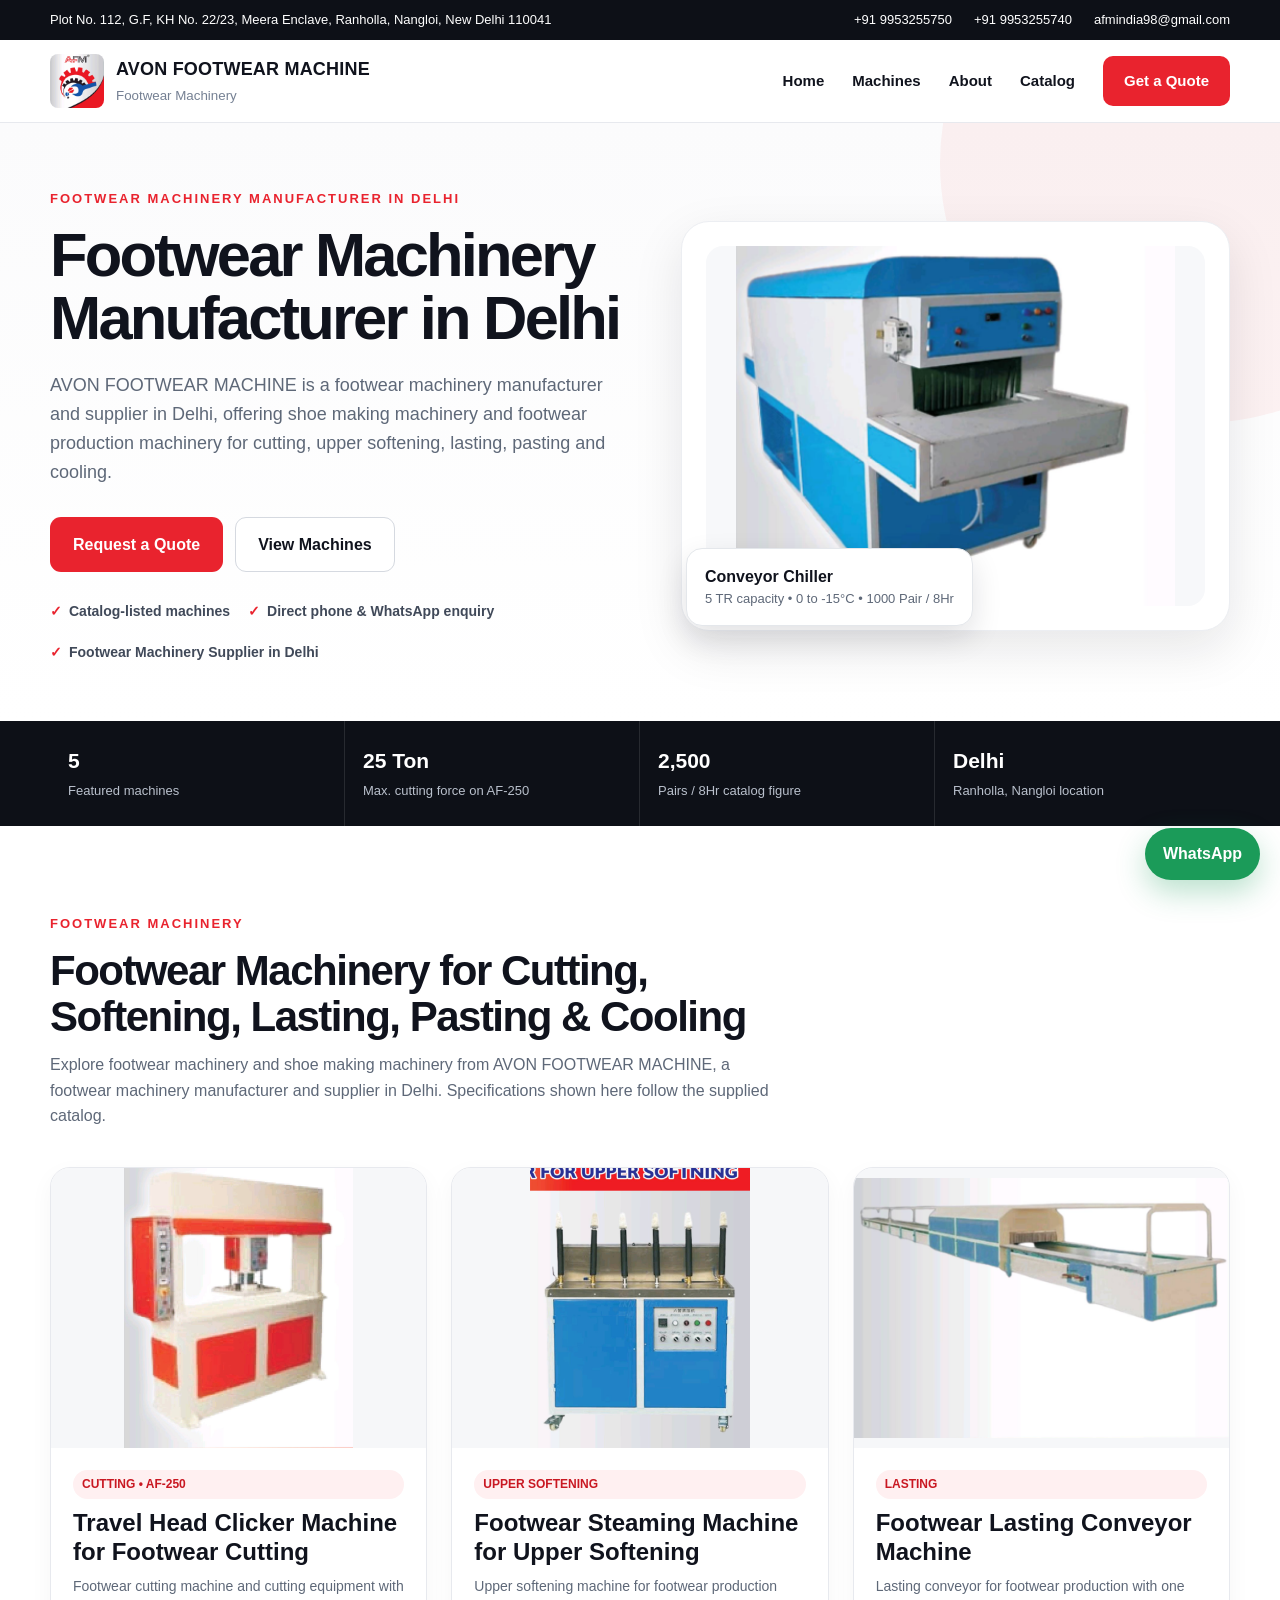
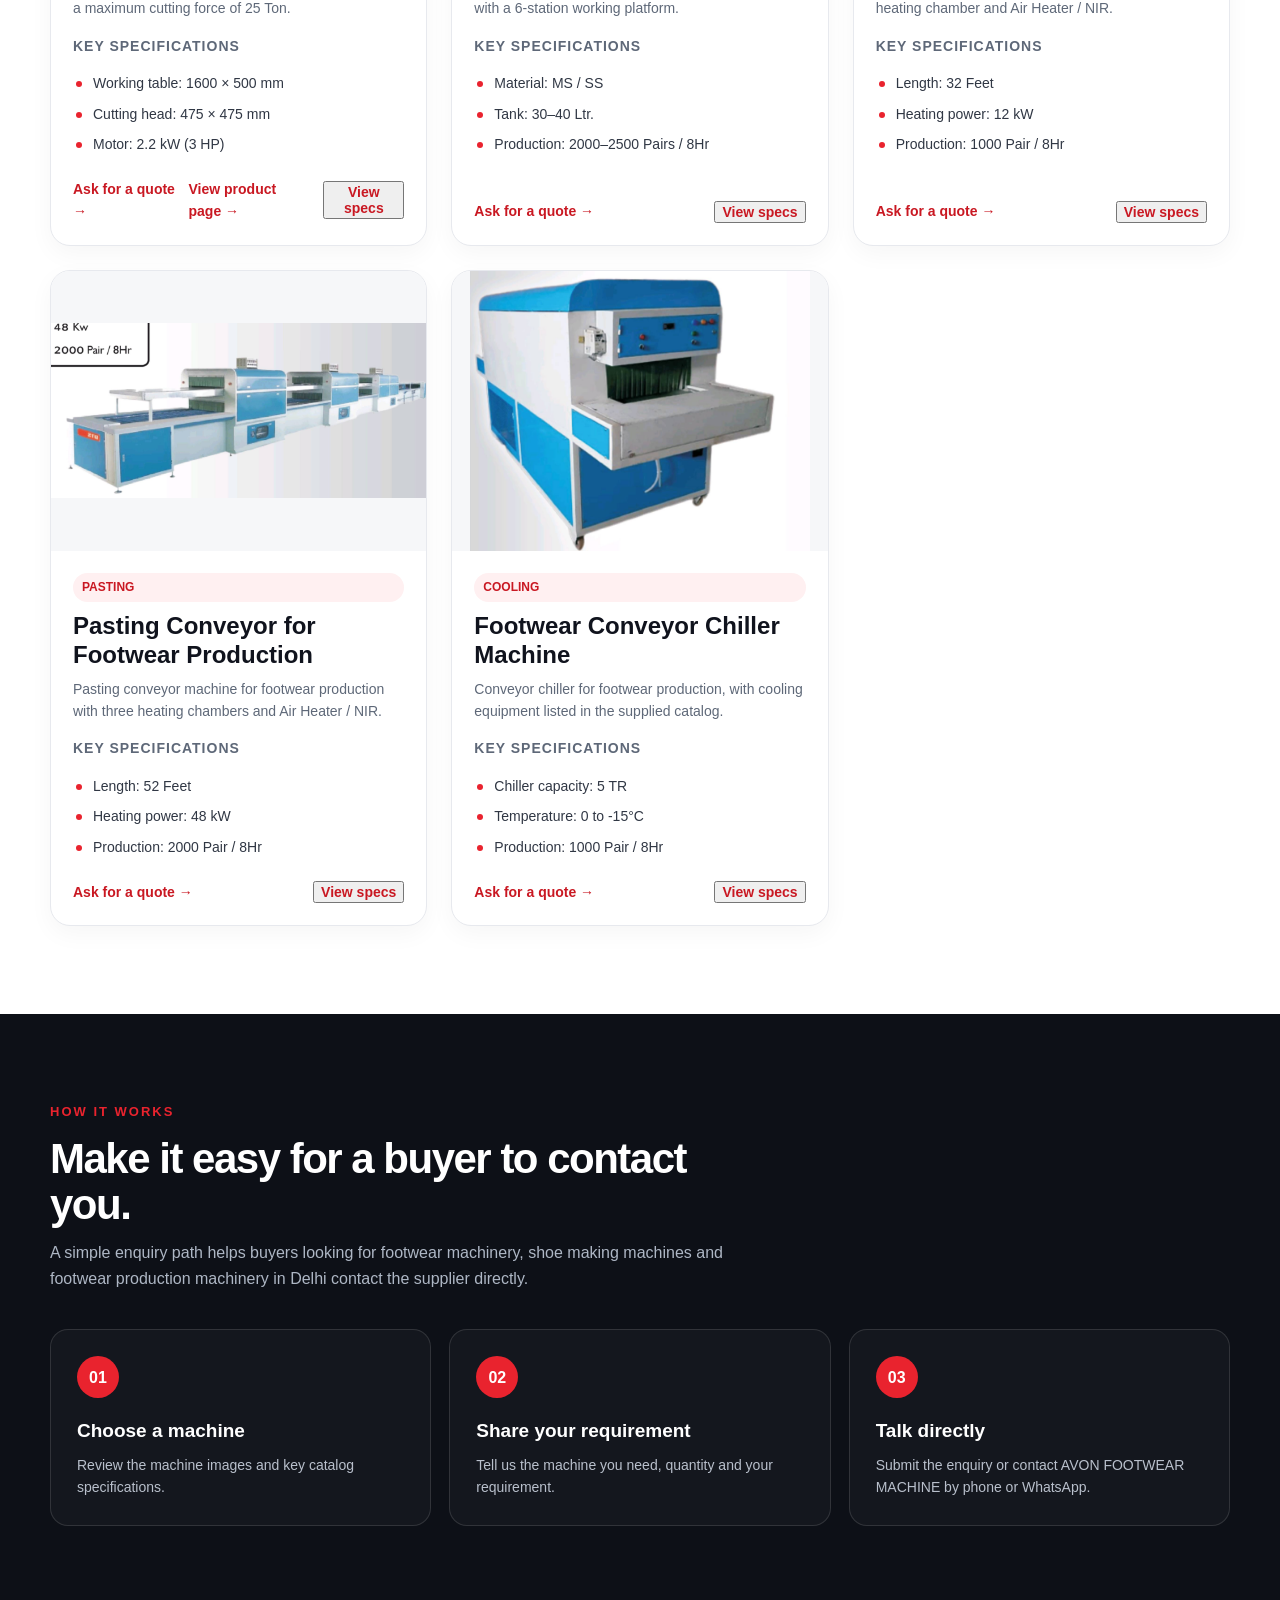
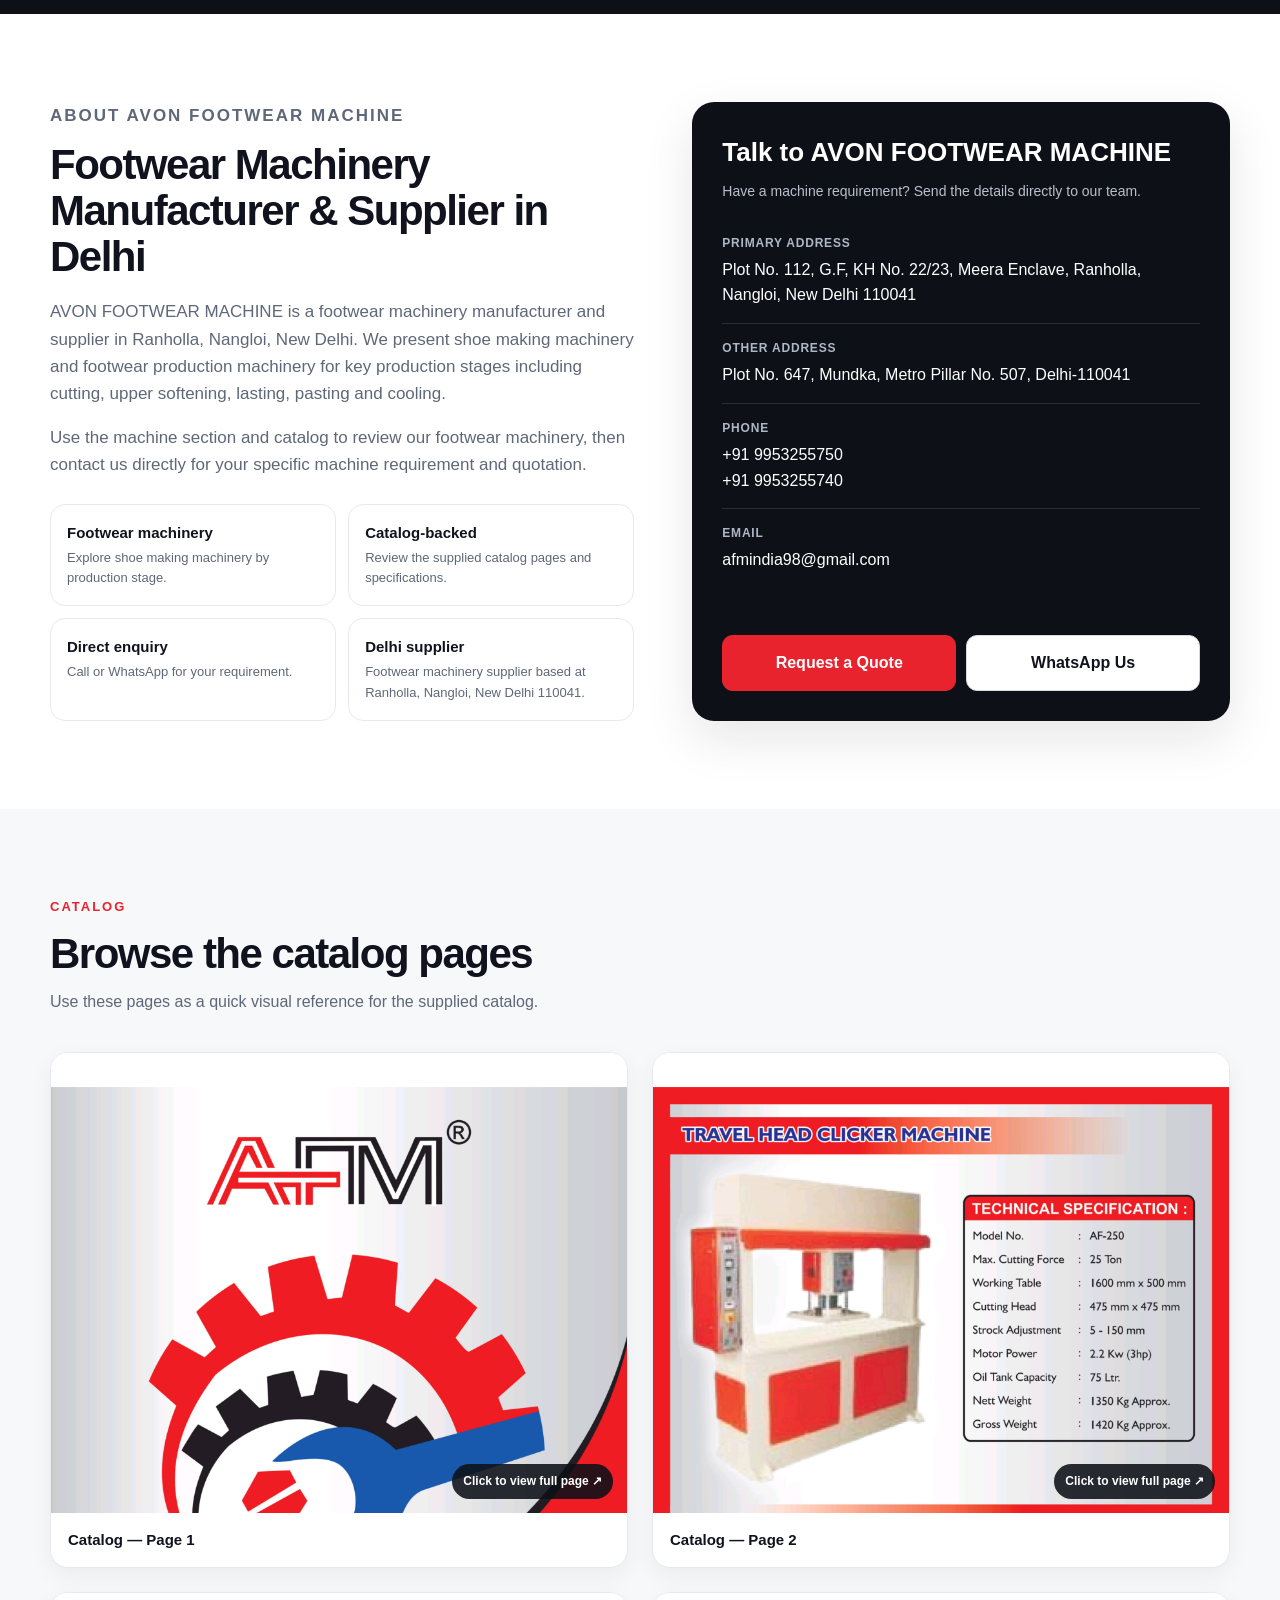
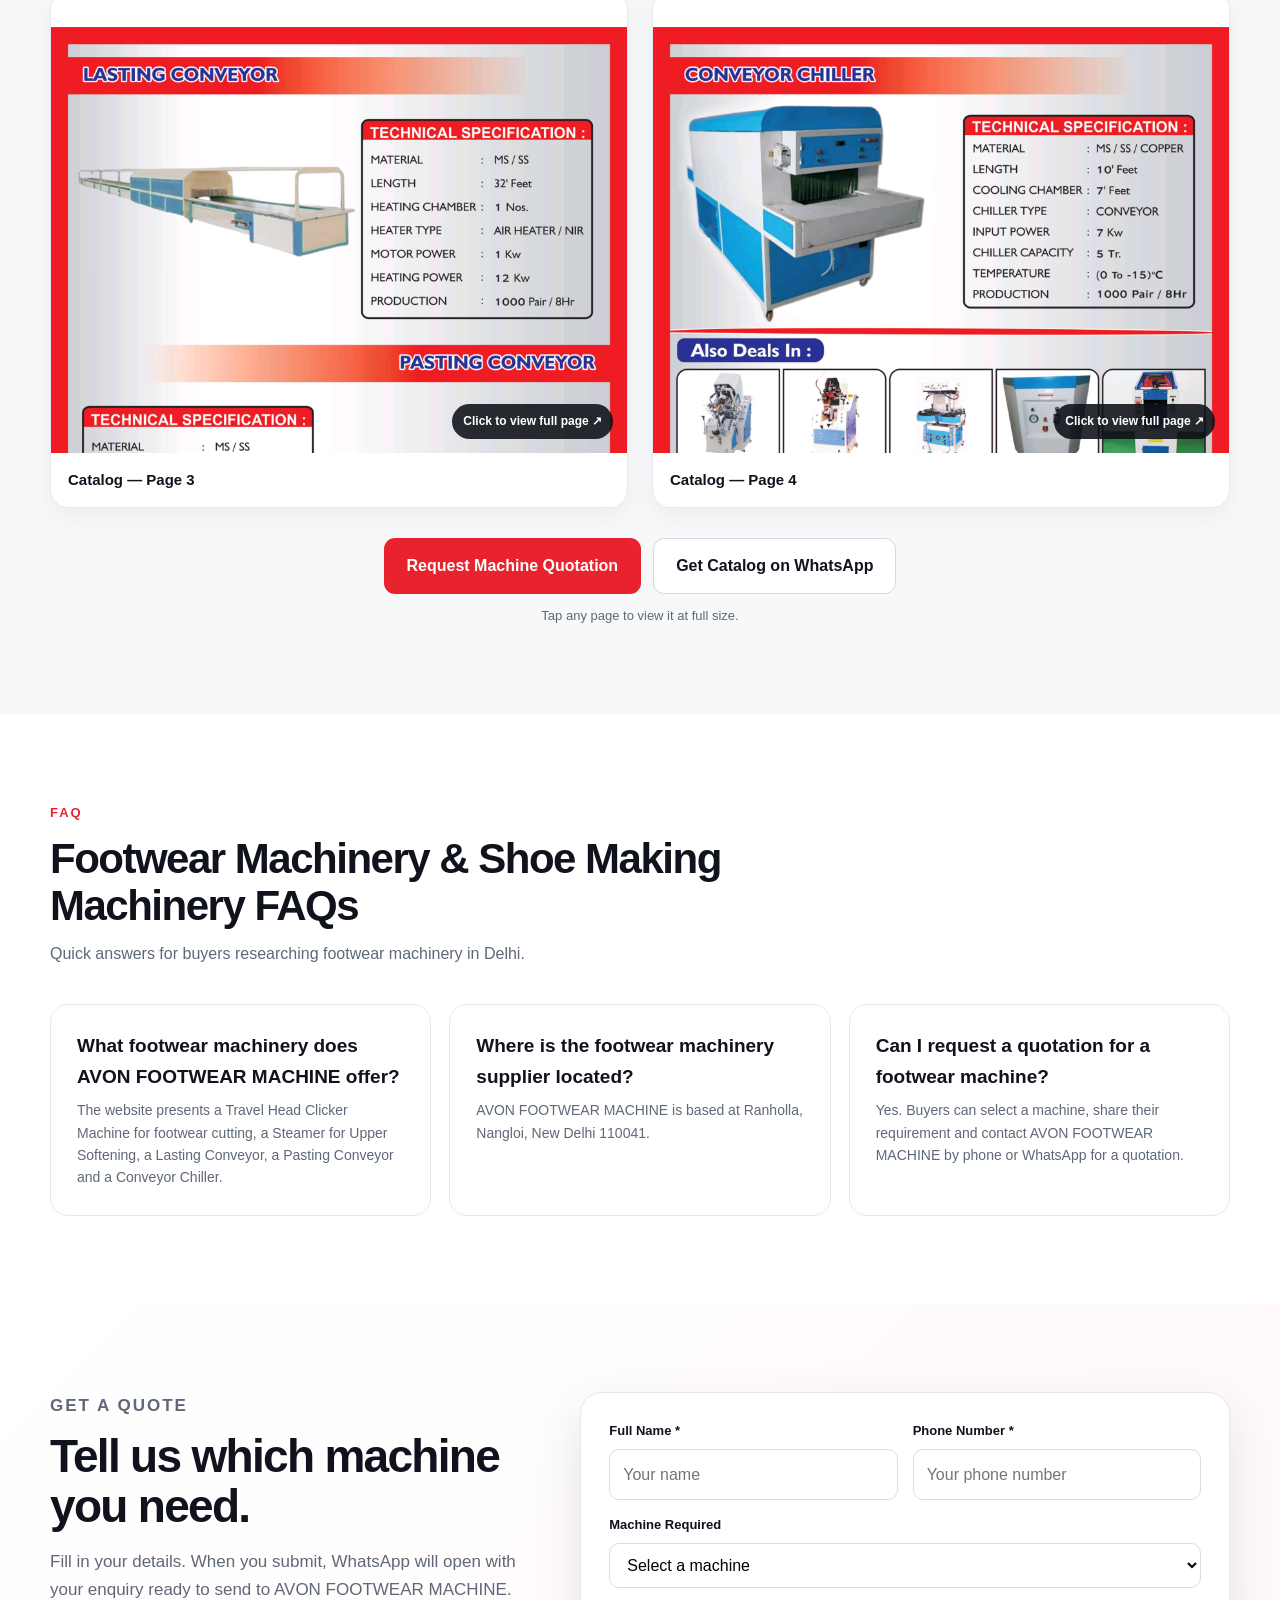
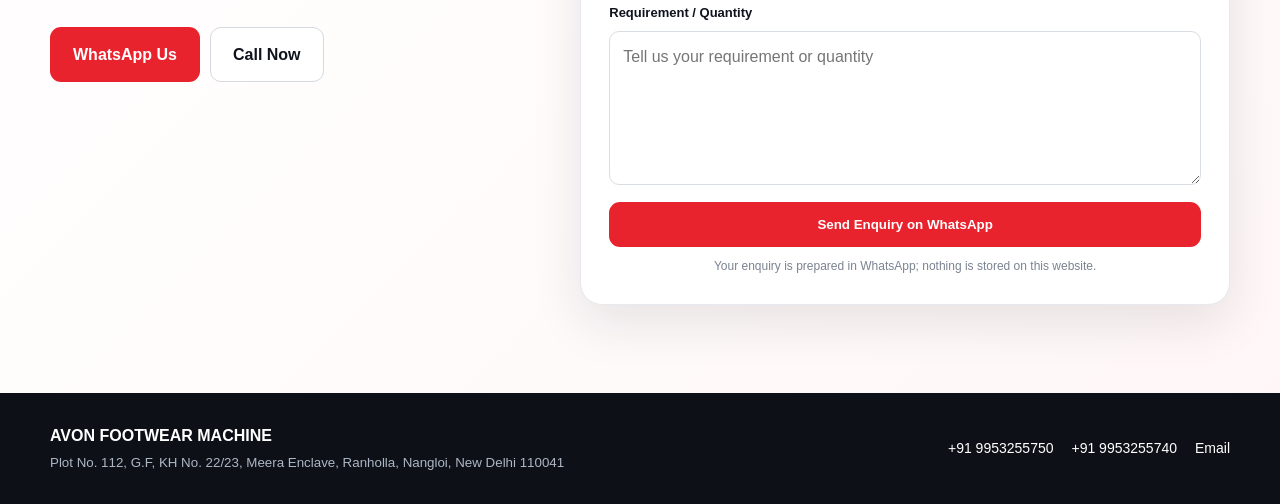
==== commit 35e19aca: "index.html" ====
--- a/index.html
+++ b/index.html
@@ -58,7 +58,7 @@
 <section class="hero"><div class="container hero-grid"><div><p class="eyebrow">FOOTWEAR MACHINERY MANUFACTURER IN DELHI</p><h1>Footwear Machinery Manufacturer in Delhi</h1><p class="hero-text">AVON FOOTWEAR MACHINE is a footwear machinery manufacturer and supplier in Delhi, offering shoe making machinery and footwear production machinery for cutting, upper softening, lasting, pasting and cooling.</p><div class="actions"><a class="btn btn-primary" href="#quote">Request a Quote</a><a class="btn btn-light" href="#machines">View Machines</a></div><div class="hero-points"><span>Catalog-listed machines</span><span>Direct phone &amp; WhatsApp enquiry</span><span>Footwear Machinery Supplier in Delhi</span></div></div><div class="hero-visual"><div class="hero-visual-frame"><img src="conveyor-chiller.png" alt="Conveyor Chiller - AVON FOOTWEAR MACHINE"></div><div class="hero-badge"><strong>Conveyor Chiller</strong><span>5 TR capacity • 0 to -15°C • 1000 Pair / 8Hr</span></div></div></div></section>
 <section class="quick"><div class="container quick-grid"><div class="quick-item"><strong>5</strong><span>Featured machines</span></div><div class="quick-item"><strong>25 Ton</strong><span>Max. cutting force on AF-250</span></div><div class="quick-item"><strong>2,500</strong><span>Pairs / 8Hr catalog figure</span></div><div class="quick-item"><strong>Delhi</strong><span>Ranholla, Nangloi location</span></div></div></section>
 <section class="section" id="machines"><div class="container"><div class="section-heading"><p class="eyebrow">FOOTWEAR MACHINERY</p><h2>Footwear Machinery for Cutting, Softening, Lasting, Pasting &amp; Cooling</h2><p>Explore footwear machinery and shoe making machinery from AVON FOOTWEAR MACHINE, a footwear machinery manufacturer and supplier in Delhi. Specifications shown here follow the supplied catalog.</p></div><div class="product-grid">
-<article class="product-card"><img class="product-img" src="travel-head-clicker.png" alt="Travel Head Clicker Machine AF-250 - Footwear Cutting Machine"><div class="product-body"><span class="tag">CUTTING • AF-250</span><h3>Travel Head Clicker Machine for Footwear Cutting</h3><p>Footwear cutting machine and cutting equipment with a maximum cutting force of 25 Ton.</p><p class="spec-label">Key specifications</p><ul class="specs"><li>Working table: 1600 × 500 mm</li><li>Cutting head: 475 × 475 mm</li><li>Motor: 2.2 kW (3 HP)</li></ul><div class="card-actions"><a class="text-link" href="#quote" data-product="Travel Head Clicker Machine">Ask for a quote →</a><button class="text-link details-btn" type="button">View specs</button></div><div class="details"><div class="detail"><b>Stroke adjustment:</b> 5–150 mm</div><div class="detail"><b>Oil tank:</b> 75 L</div><div class="detail"><b>Nett weight:</b> 1350 kg approx.</div><div class="detail"><b>Gross weight:</b> 1420 kg approx.</div></div></div></article>
+<article class="product-card"><img class="product-img" src="travel-head-clicker.png" alt="Travel Head Clicker Machine AF-250 - Footwear Cutting Machine"><div class="product-body"><span class="tag">CUTTING • AF-250</span><h3>Travel Head Clicker Machine for Footwear Cutting</h3><p>Footwear cutting machine and cutting equipment with a maximum cutting force of 25 Ton.</p><p class="spec-label">Key specifications</p><ul class="specs"><li>Working table: 1600 × 500 mm</li><li>Cutting head: 475 × 475 mm</li><li>Motor: 2.2 kW (3 HP)</li></ul><div class="card-actions"><a class="text-link" href="#quote" data-product="Travel Head Clicker Machine">Ask for a quote →</a><a class="text-link" href="travel-head-clicker-machine.html">View product page →</a><button class="text-link details-btn" type="button">View specs</button></div><div class="details"><div class="detail"><b>Stroke adjustment:</b> 5–150 mm</div><div class="detail"><b>Oil tank:</b> 75 L</div><div class="detail"><b>Nett weight:</b> 1350 kg approx.</div><div class="detail"><b>Gross weight:</b> 1420 kg approx.</div></div></div></article>
 <article class="product-card"><img class="product-img" src="steamer-upper-softening.png" alt="Footwear Steaming Machine for Upper Softening"><div class="product-body"><span class="tag">UPPER SOFTENING</span><h3>Footwear Steaming Machine for Upper Softening</h3><p>Upper softening machine for footwear production with a 6-station working platform.</p><p class="spec-label">Key specifications</p><ul class="specs"><li>Material: MS / SS</li><li>Tank: 30–40 Ltr.</li><li>Production: 2000–2500 Pairs / 8Hr</li></ul><div class="card-actions"><a class="text-link" href="#quote" data-product="Steamer for Upper Softening">Ask for a quote →</a><button class="text-link details-btn" type="button">View specs</button></div><div class="details"><div class="detail"><b>Voltage:</b> 380 V / 50 Hz</div><div class="detail"><b>Working platform:</b> 6 station</div><div class="detail"><b>Power:</b> 7.5 kW</div><div class="detail"><b>Nett weight:</b> 70–80 kg approx.</div></div></div></article>
 <article class="product-card"><img class="product-img" src="lasting-conveyor.png" alt="Footwear Lasting Conveyor Machine"><div class="product-body"><span class="tag">LASTING</span><h3>Footwear Lasting Conveyor Machine</h3><p>Lasting conveyor for footwear production with one heating chamber and Air Heater / NIR.</p><p class="spec-label">Key specifications</p><ul class="specs"><li>Length: 32 Feet</li><li>Heating power: 12 kW</li><li>Production: 1000 Pair / 8Hr</li></ul><div class="card-actions"><a class="text-link" href="#quote" data-product="Lasting Conveyor">Ask for a quote →</a><button class="text-link details-btn" type="button">View specs</button></div><div class="details"><div class="detail"><b>Material:</b> MS / SS</div><div class="detail"><b>Heating chamber:</b> 1</div><div class="detail"><b>Motor power:</b> 1 kW</div><div class="detail"><b>Heater type:</b> Air Heater / NIR</div></div></div></article>
 <article class="product-card"><img class="product-img" src="pasting-conveyor.png" alt="Pasting Conveyor for Footwear Production"><div class="product-body"><span class="tag">PASTING</span><h3>Pasting Conveyor for Footwear Production</h3><p>Pasting conveyor machine for footwear production with three heating chambers and Air Heater / NIR.</p><p class="spec-label">Key specifications</p><ul class="specs"><li>Length: 52 Feet</li><li>Heating power: 48 kW</li><li>Production: 2000 Pair / 8Hr</li></ul><div class="card-actions"><a class="text-link" href="#quote" data-product="Pasting Conveyor">Ask for a quote →</a><button class="text-link details-btn" type="button">View specs</button></div><div class="details"><div class="detail"><b>Material:</b> MS / SS</div><div class="detail"><b>Heating chamber:</b> 3</div><div class="detail"><b>Motor power:</b> 2 kW</div><div class="detail"><b>Heater type:</b> Air Heater / NIR</div></div></div></article>
